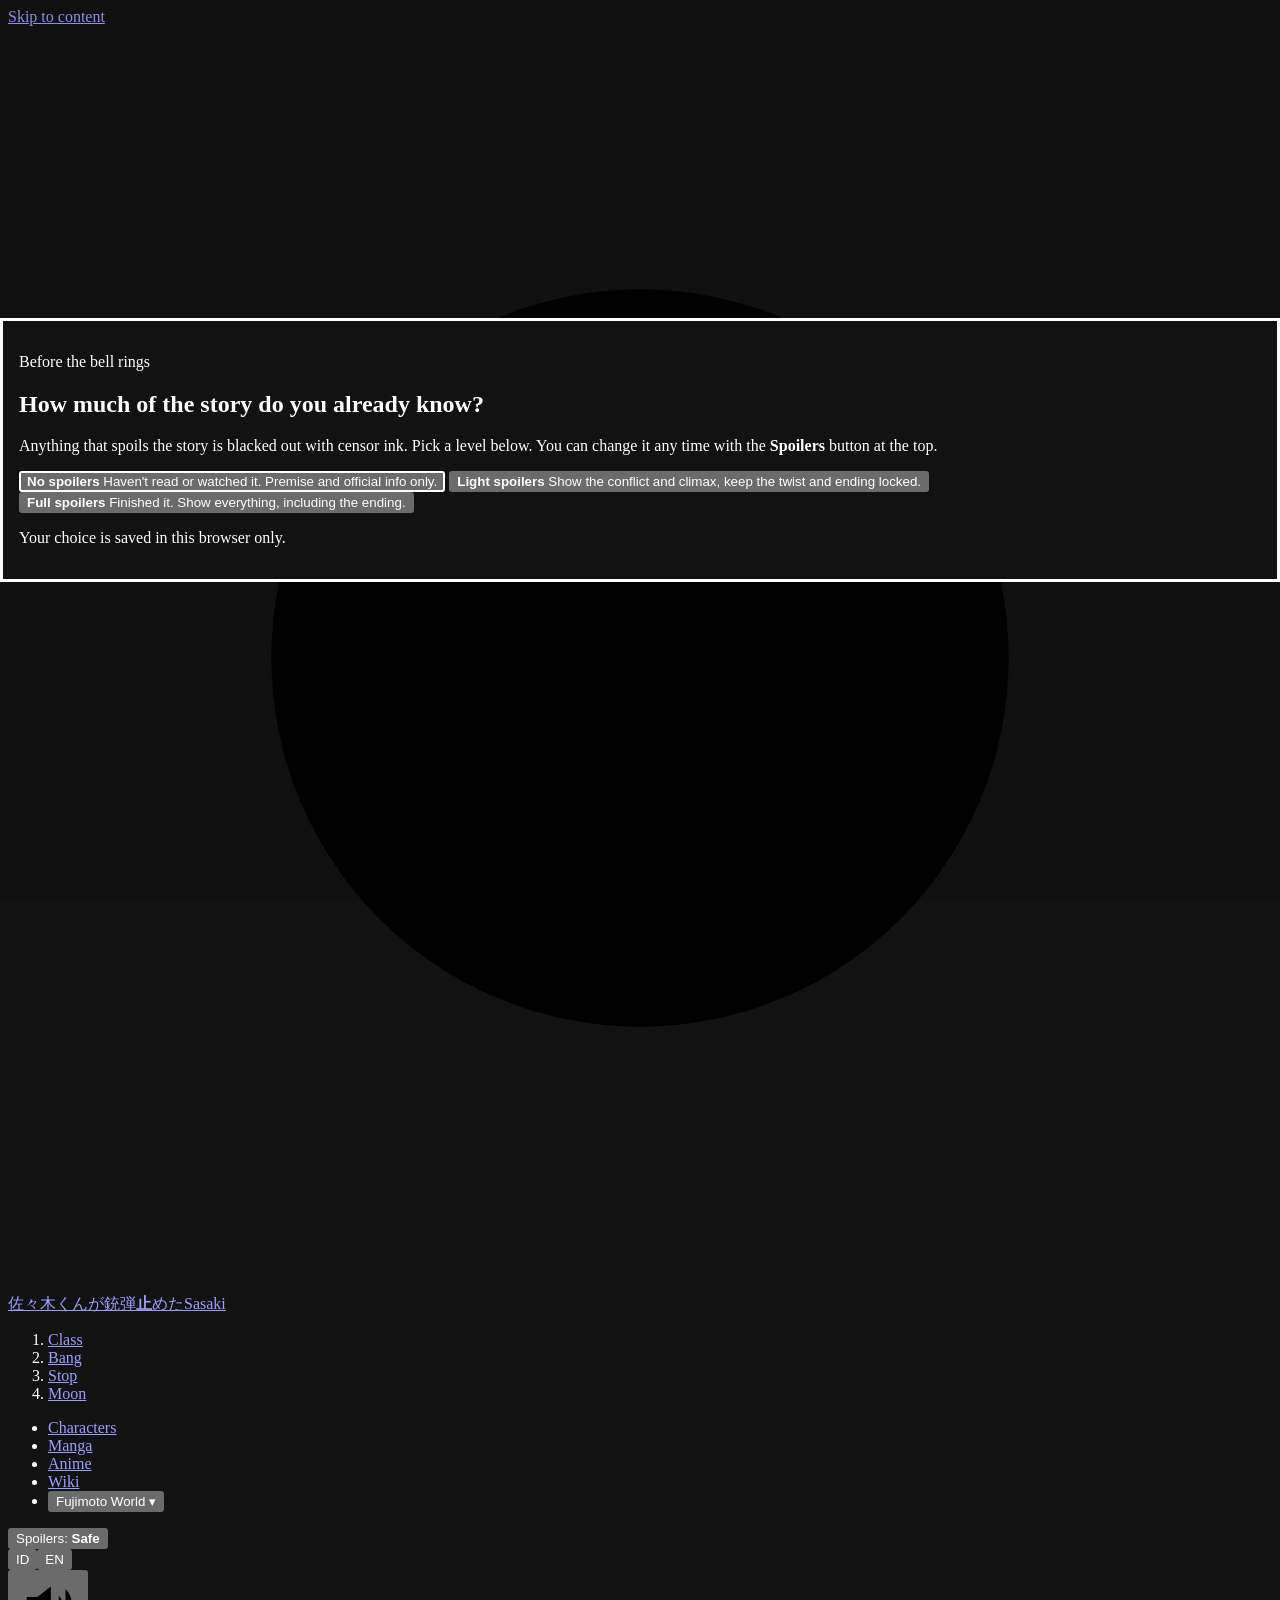
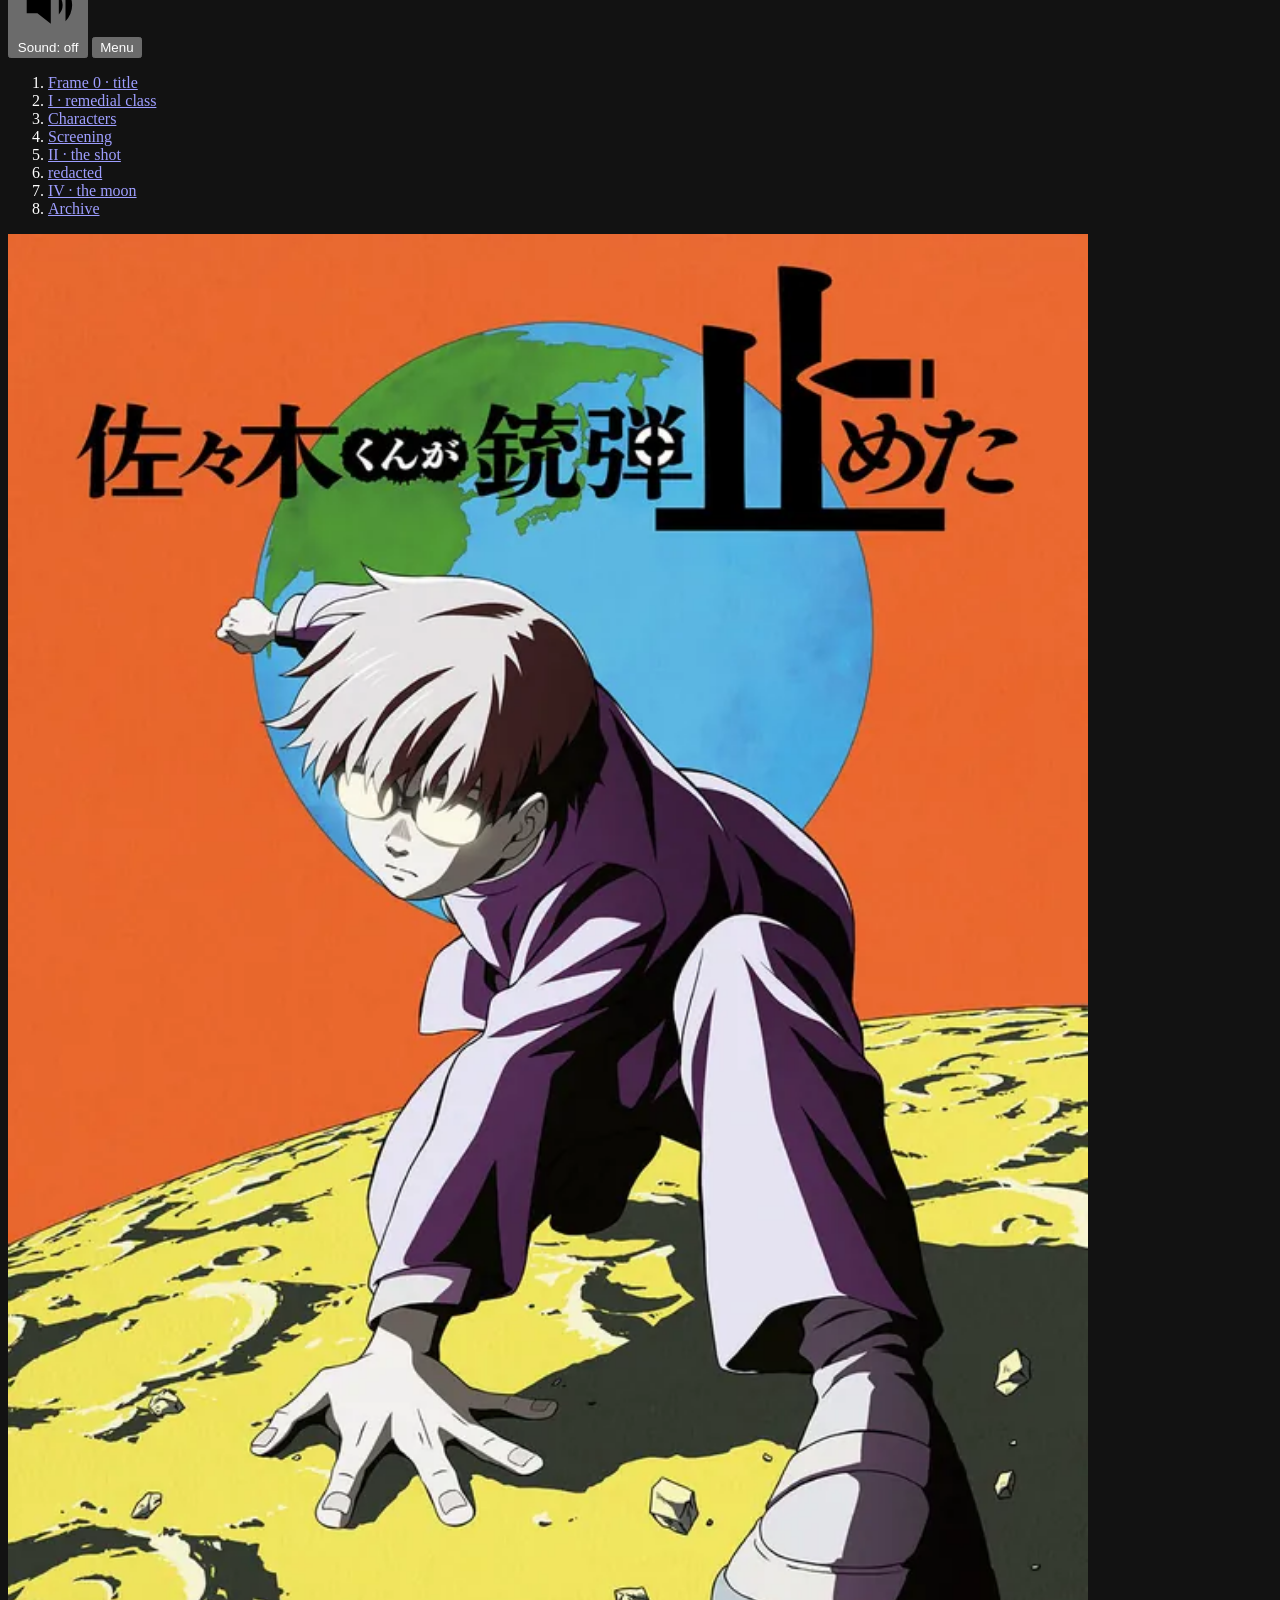
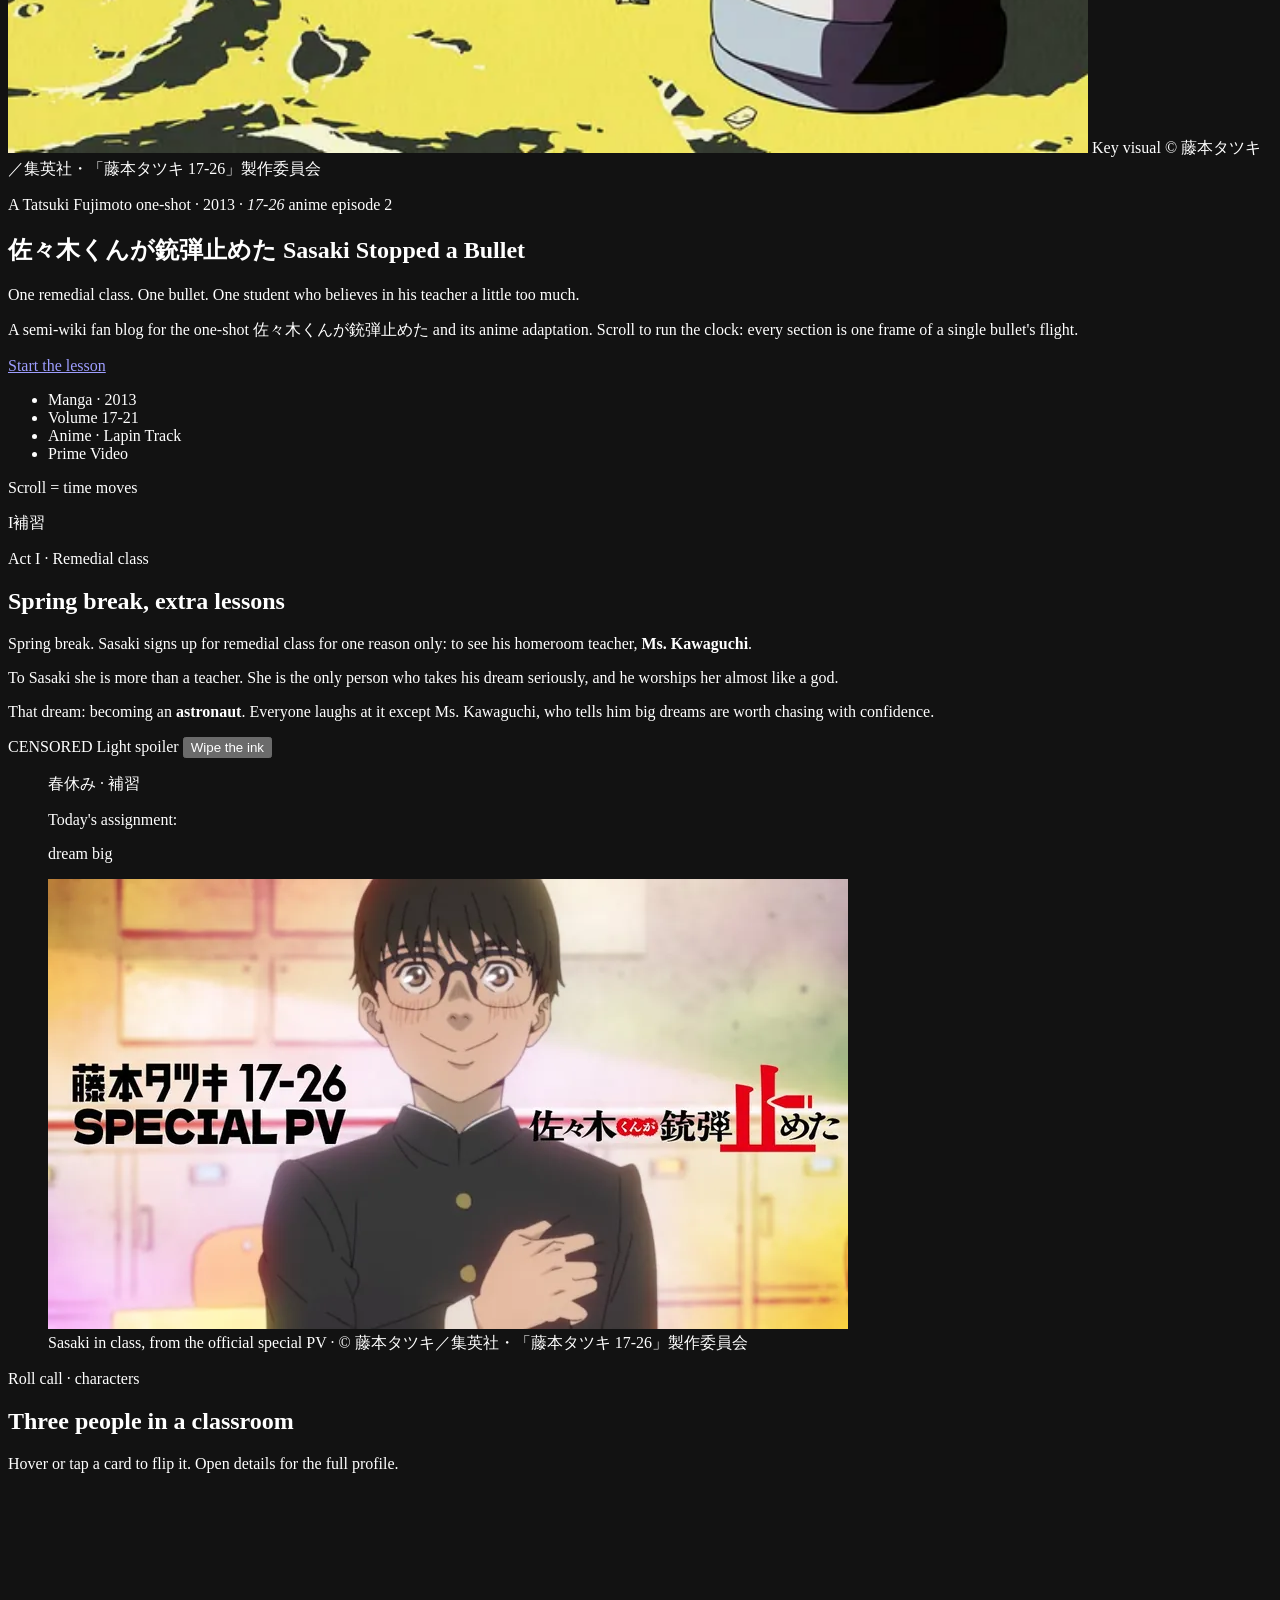
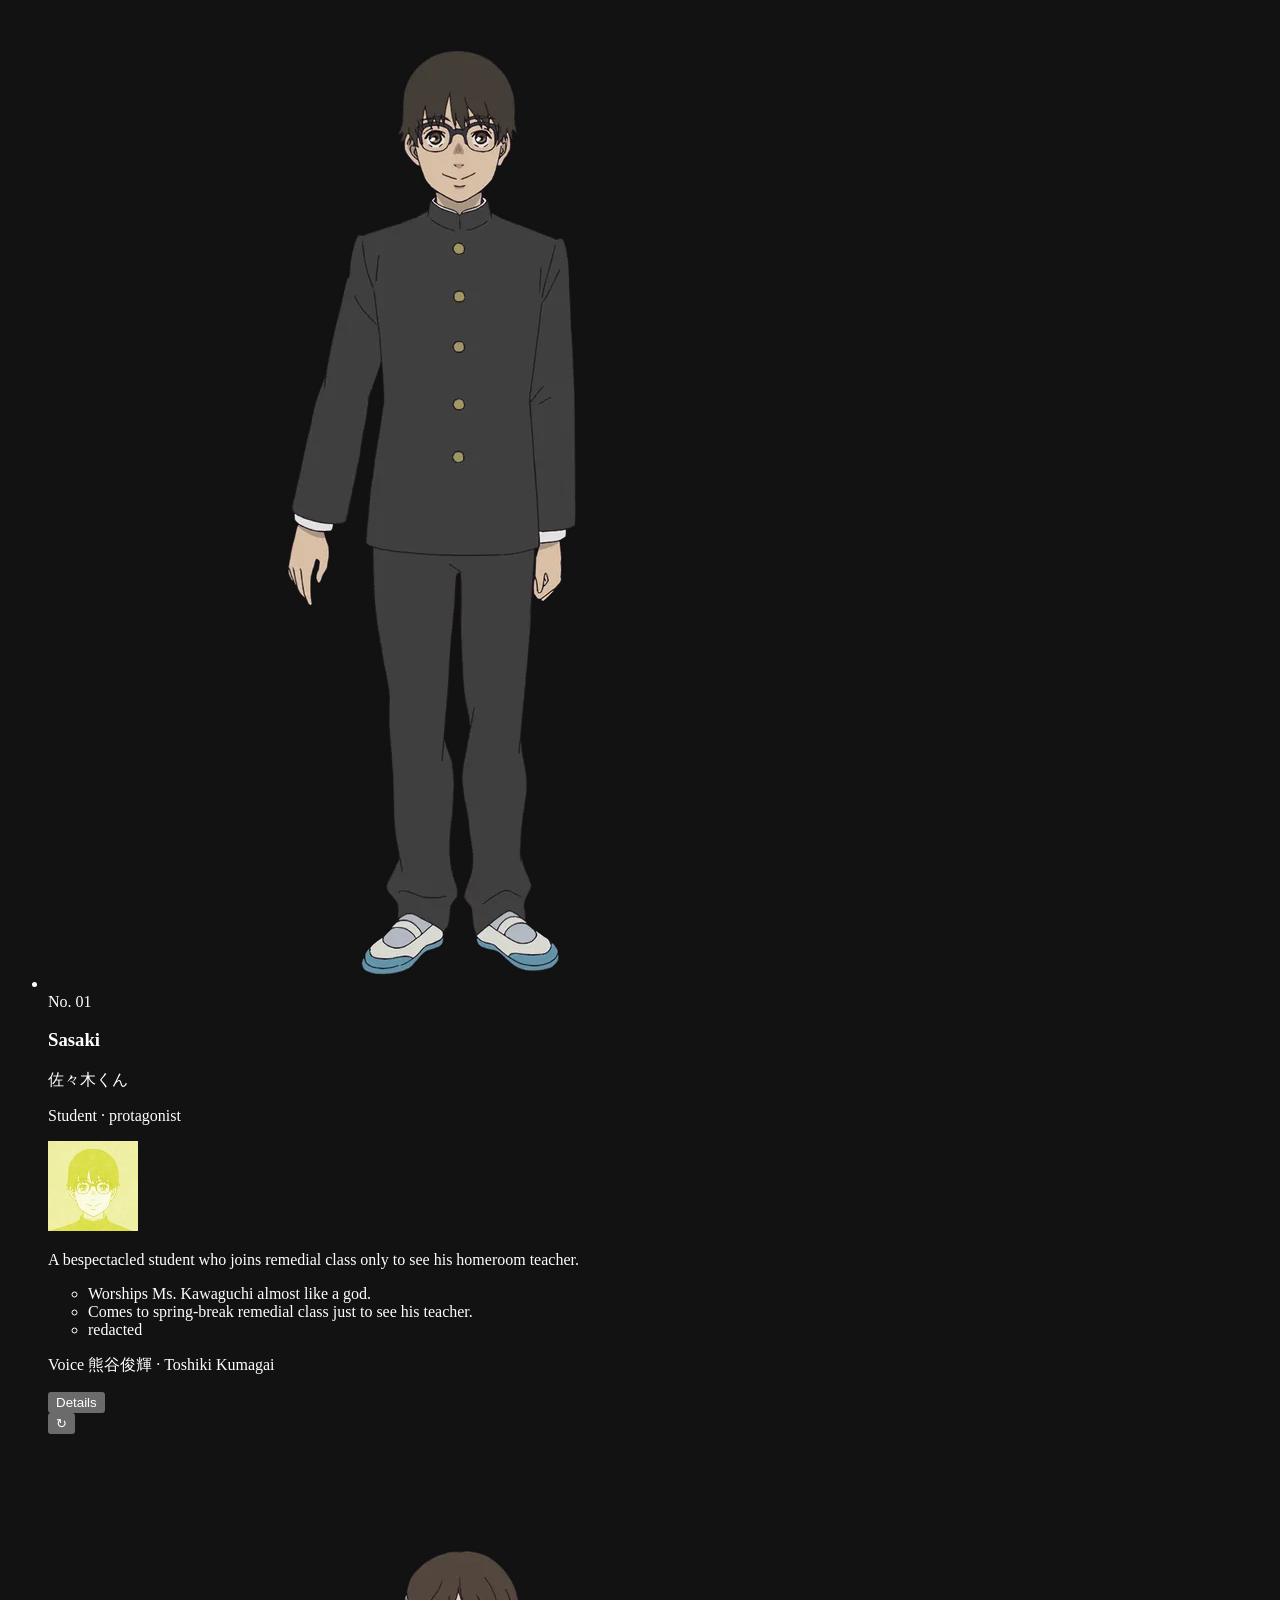
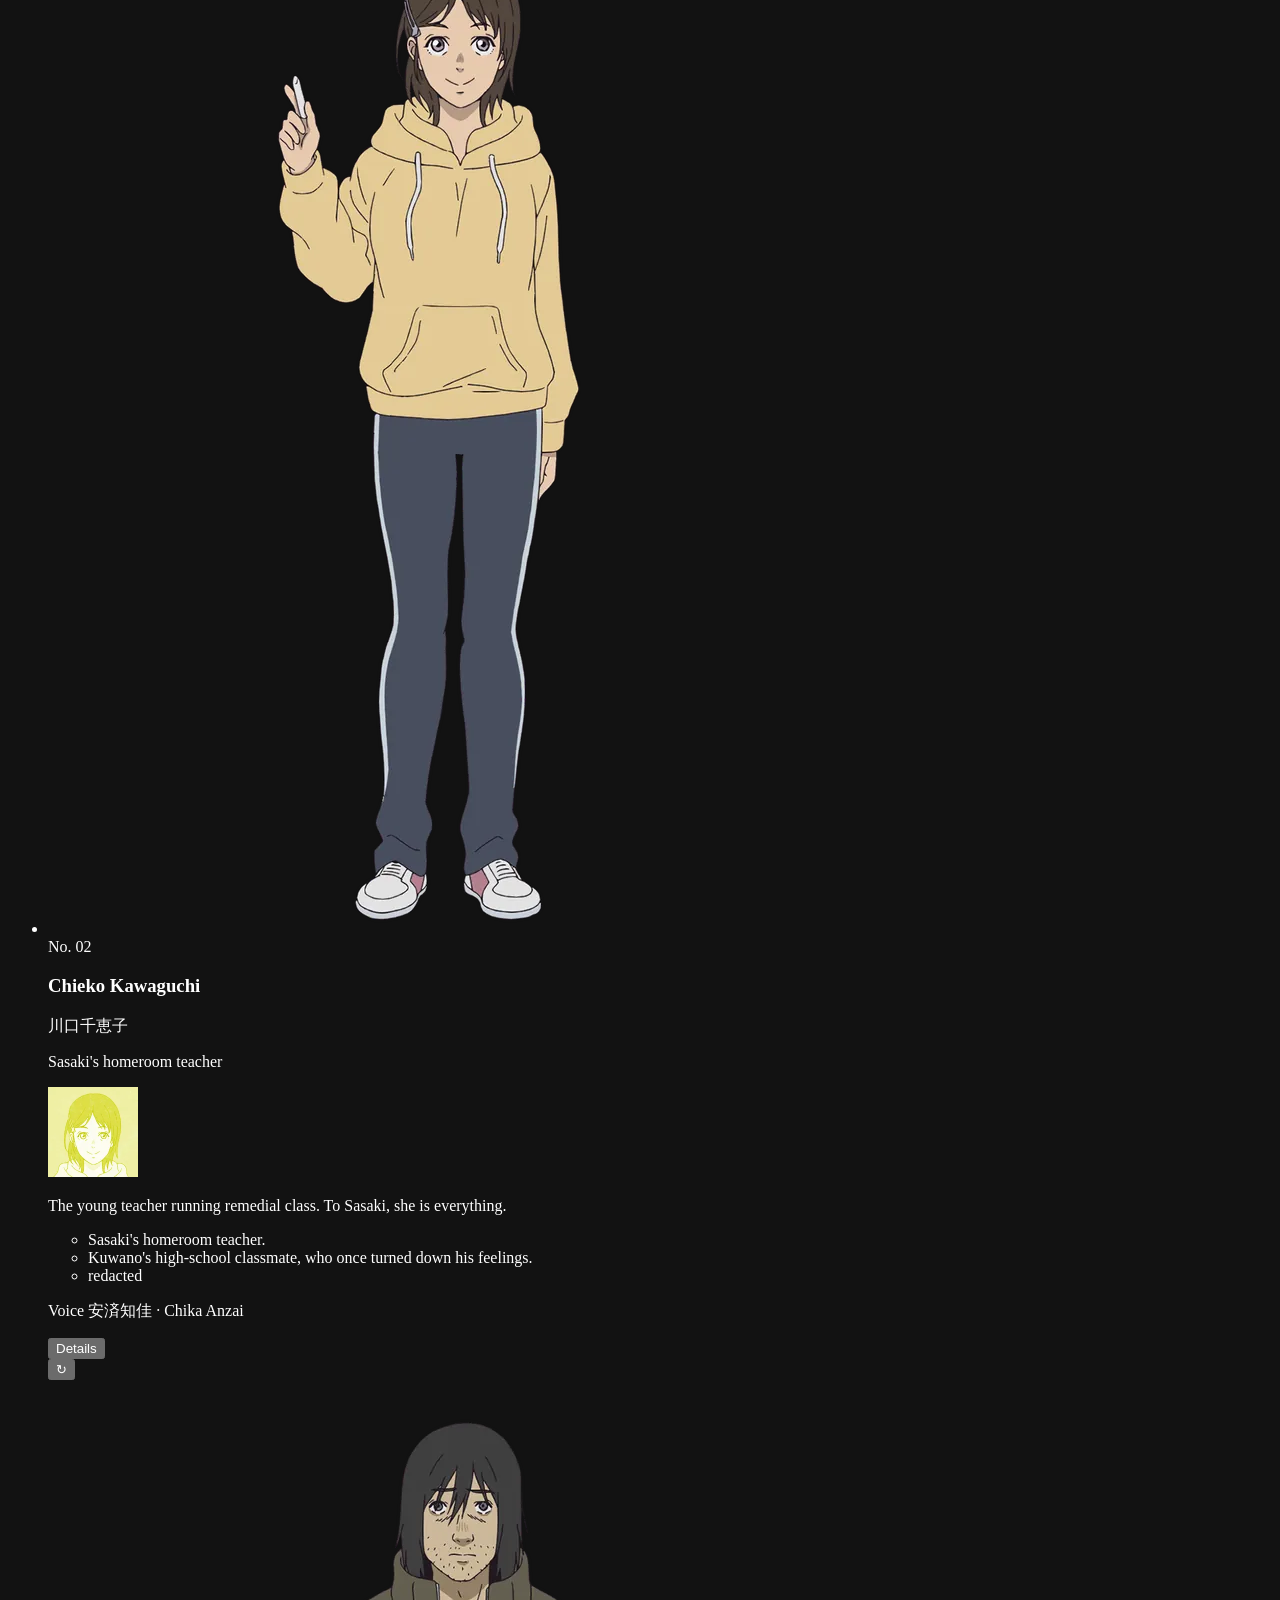
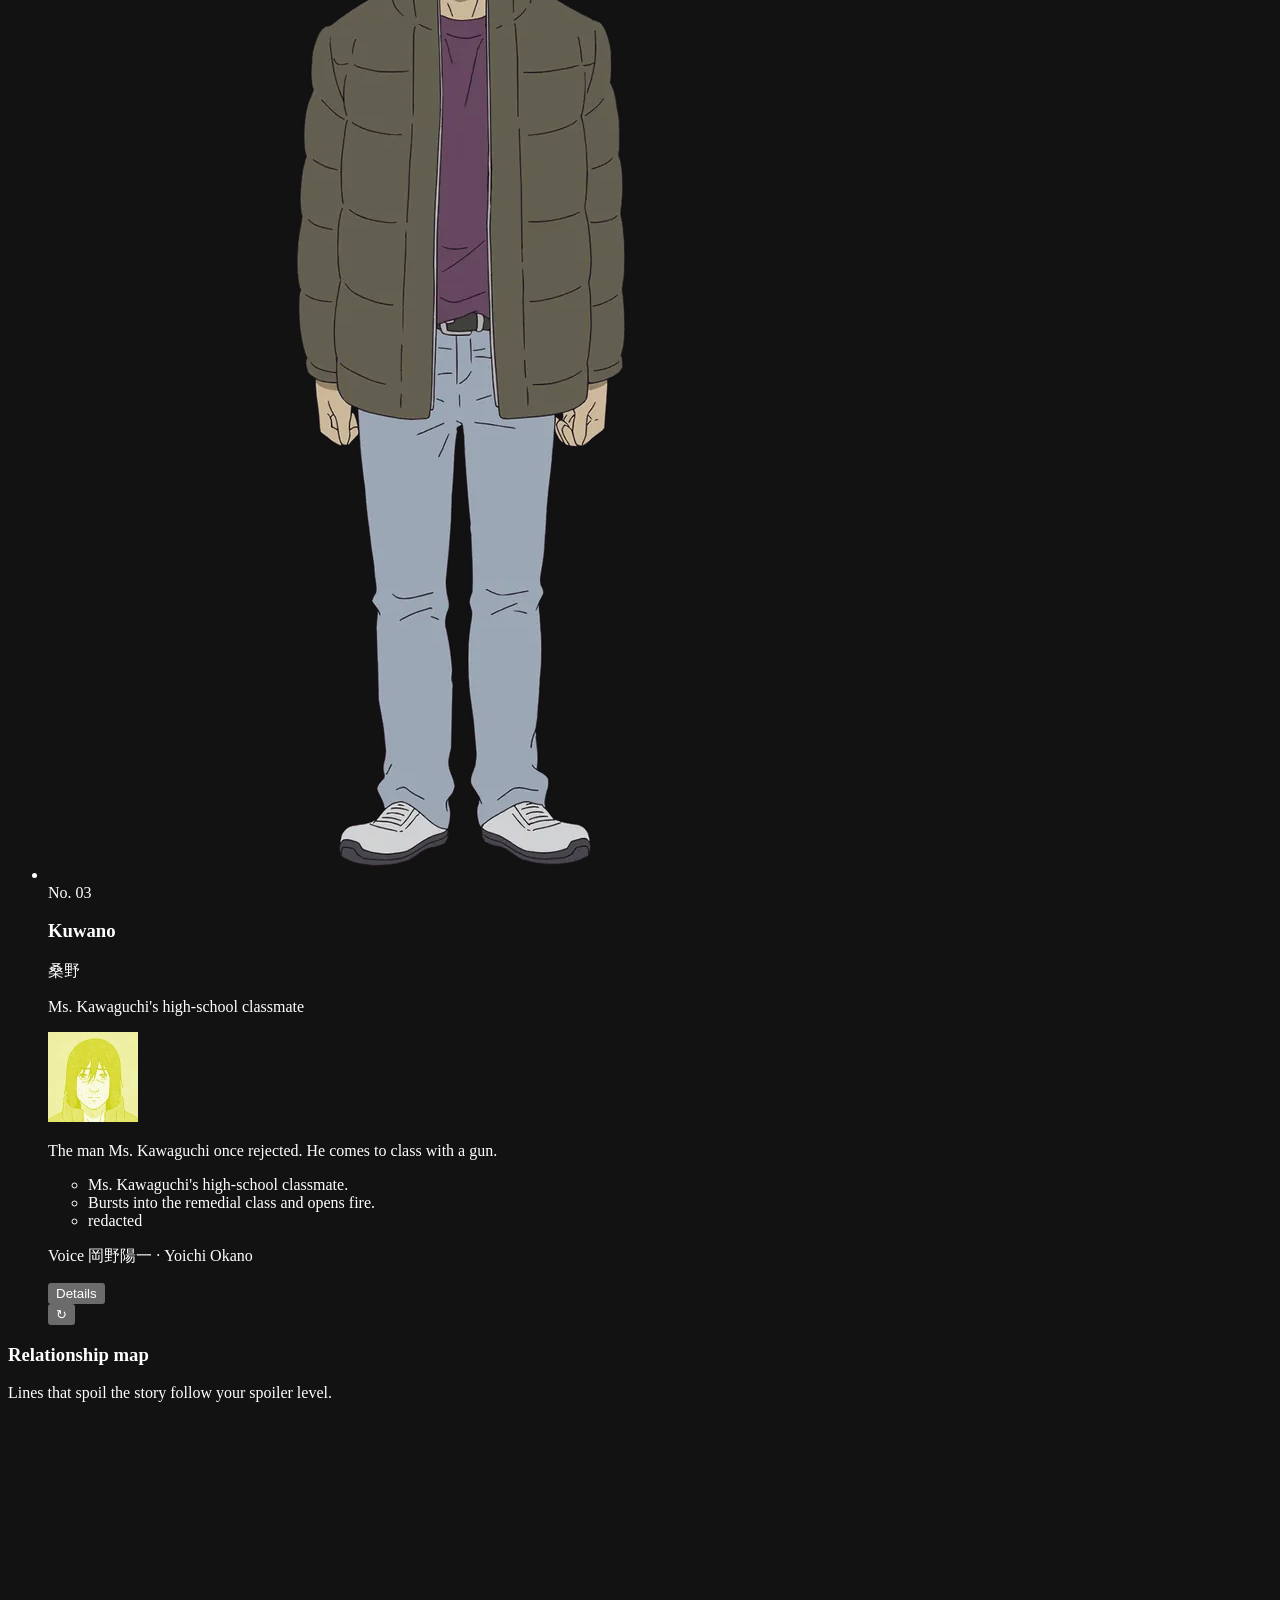
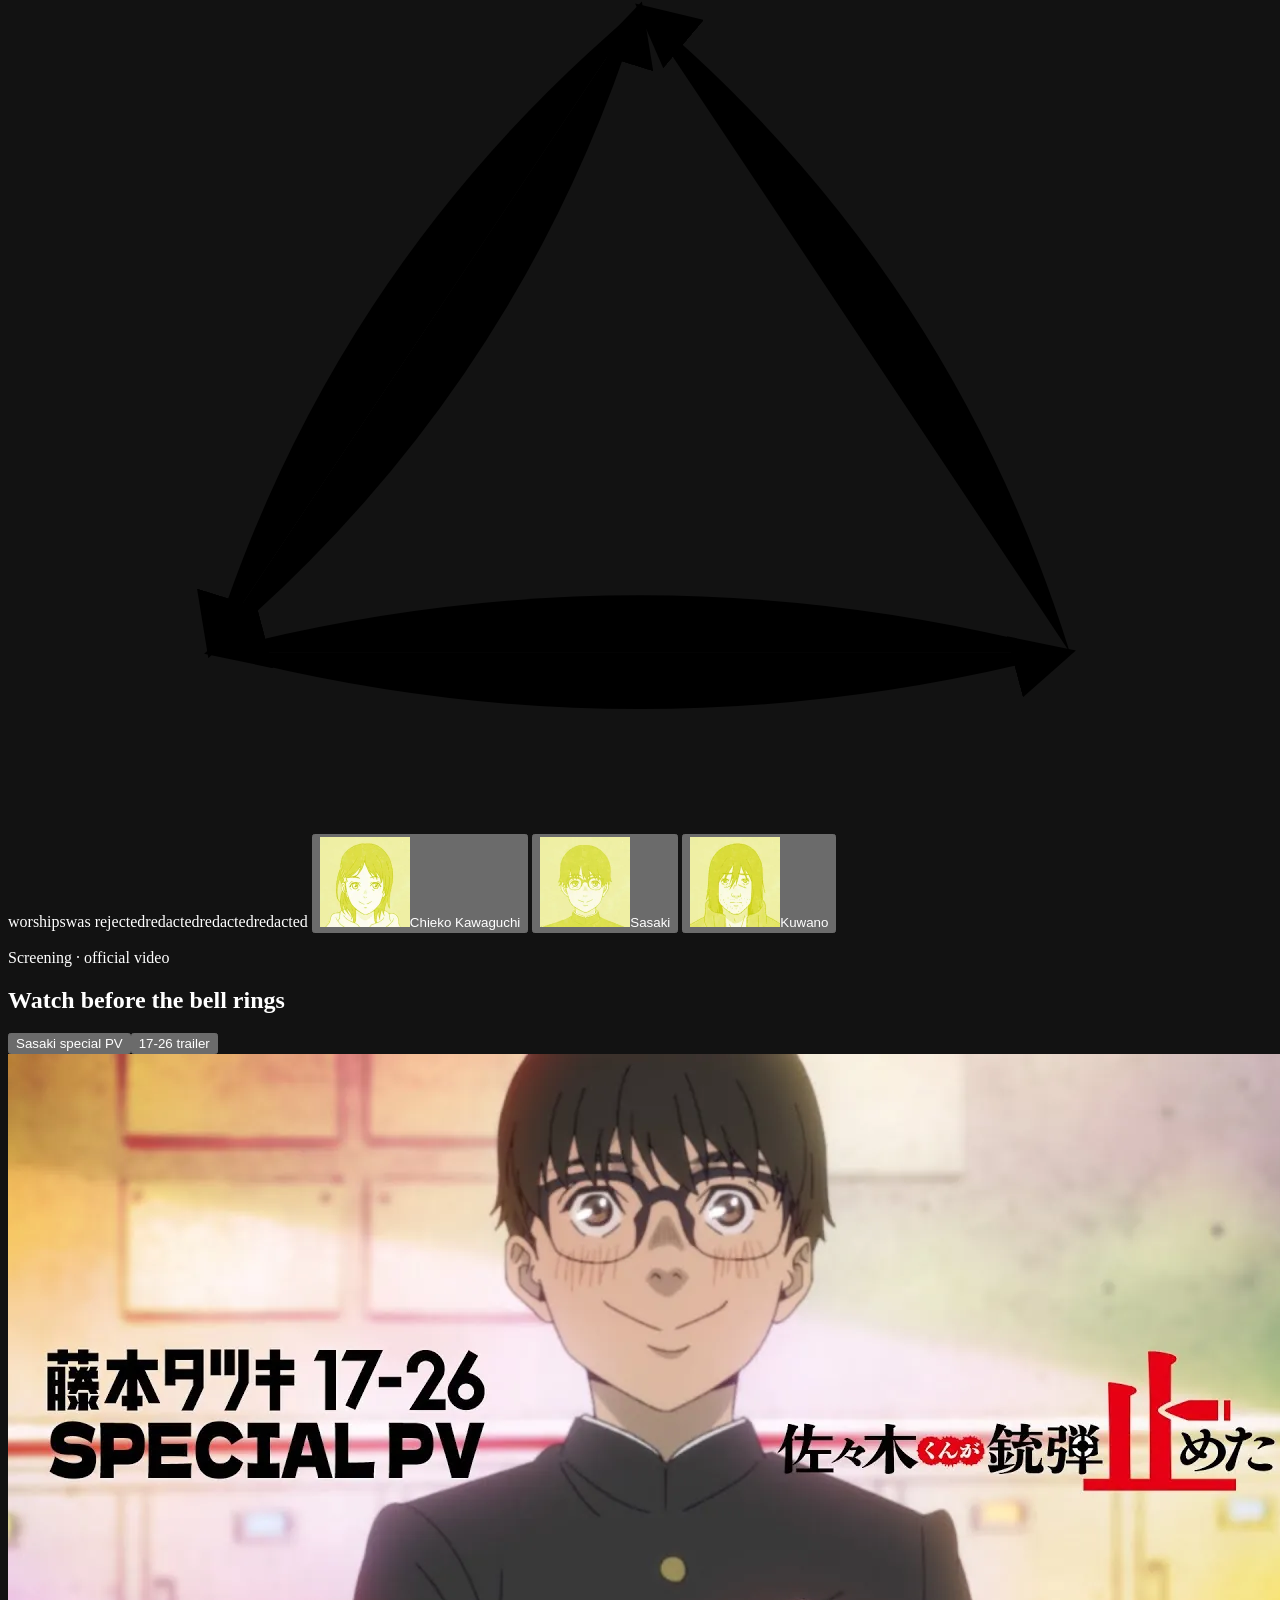
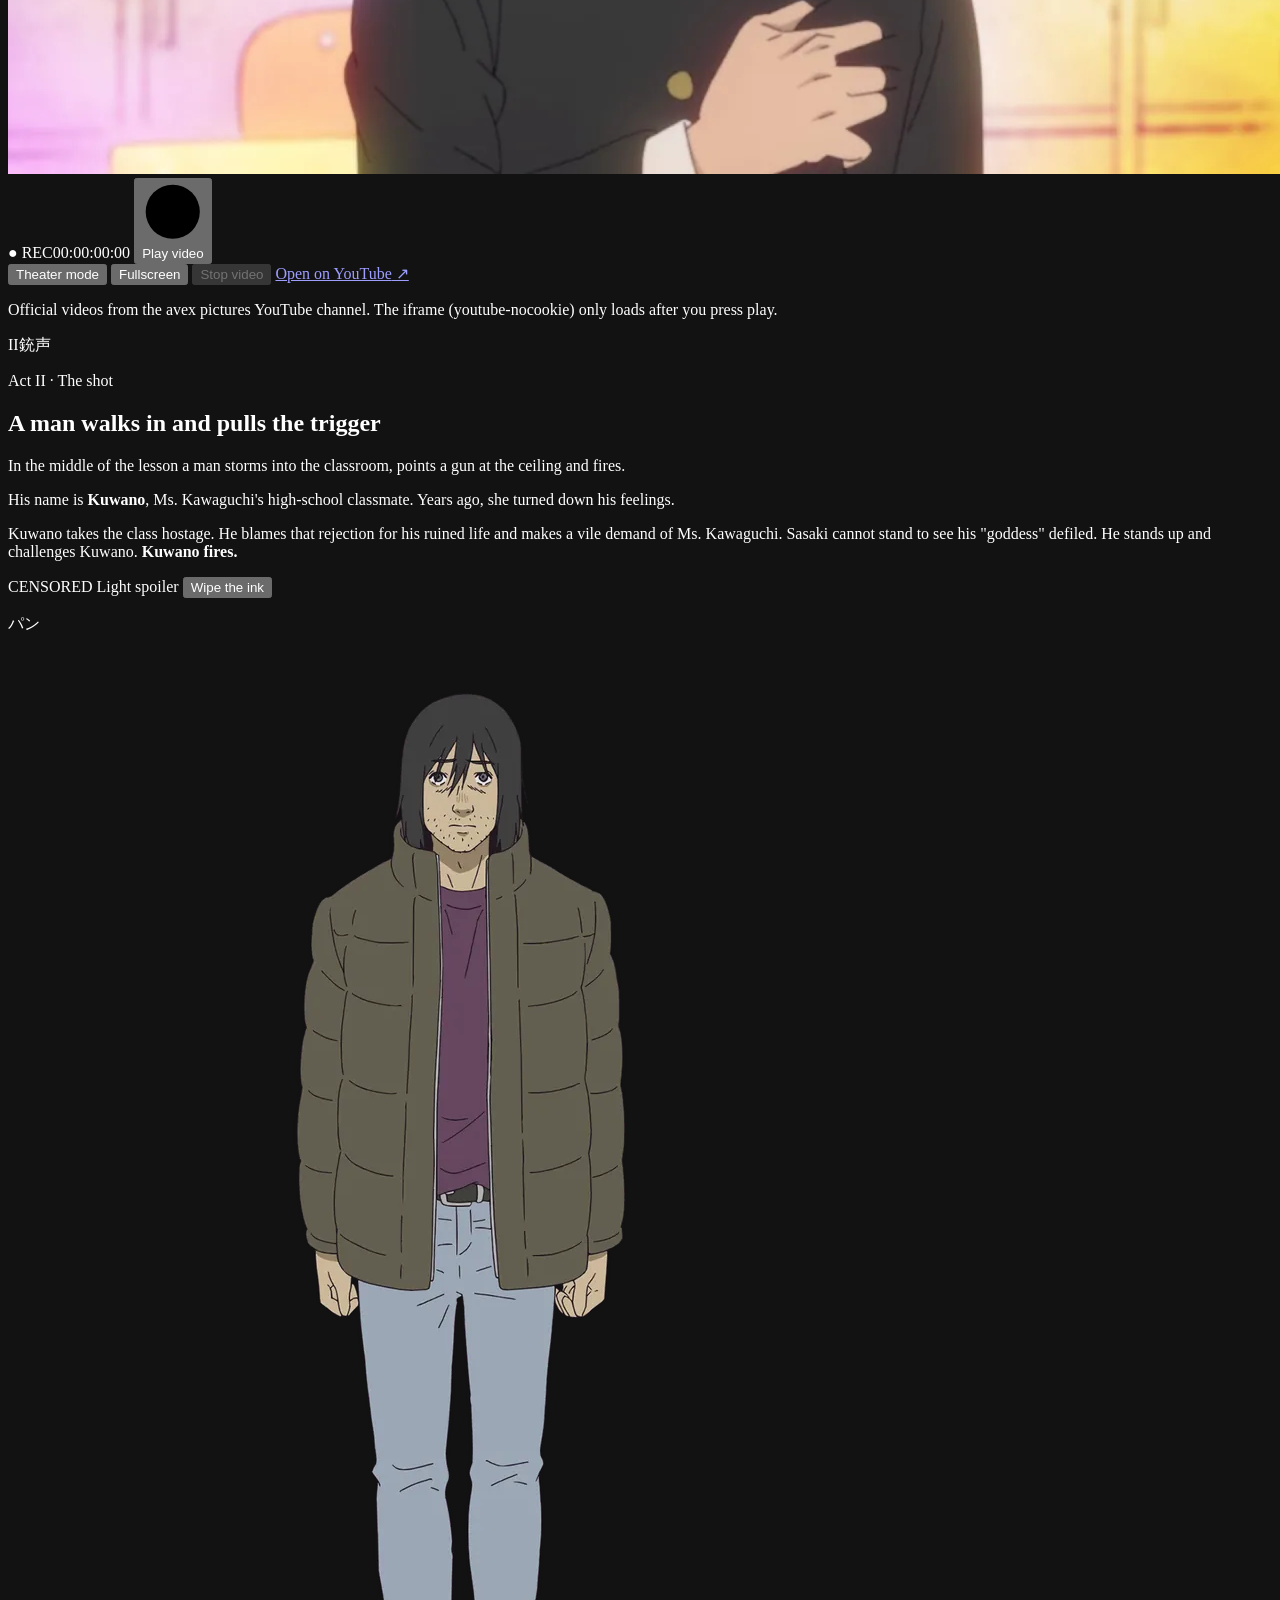
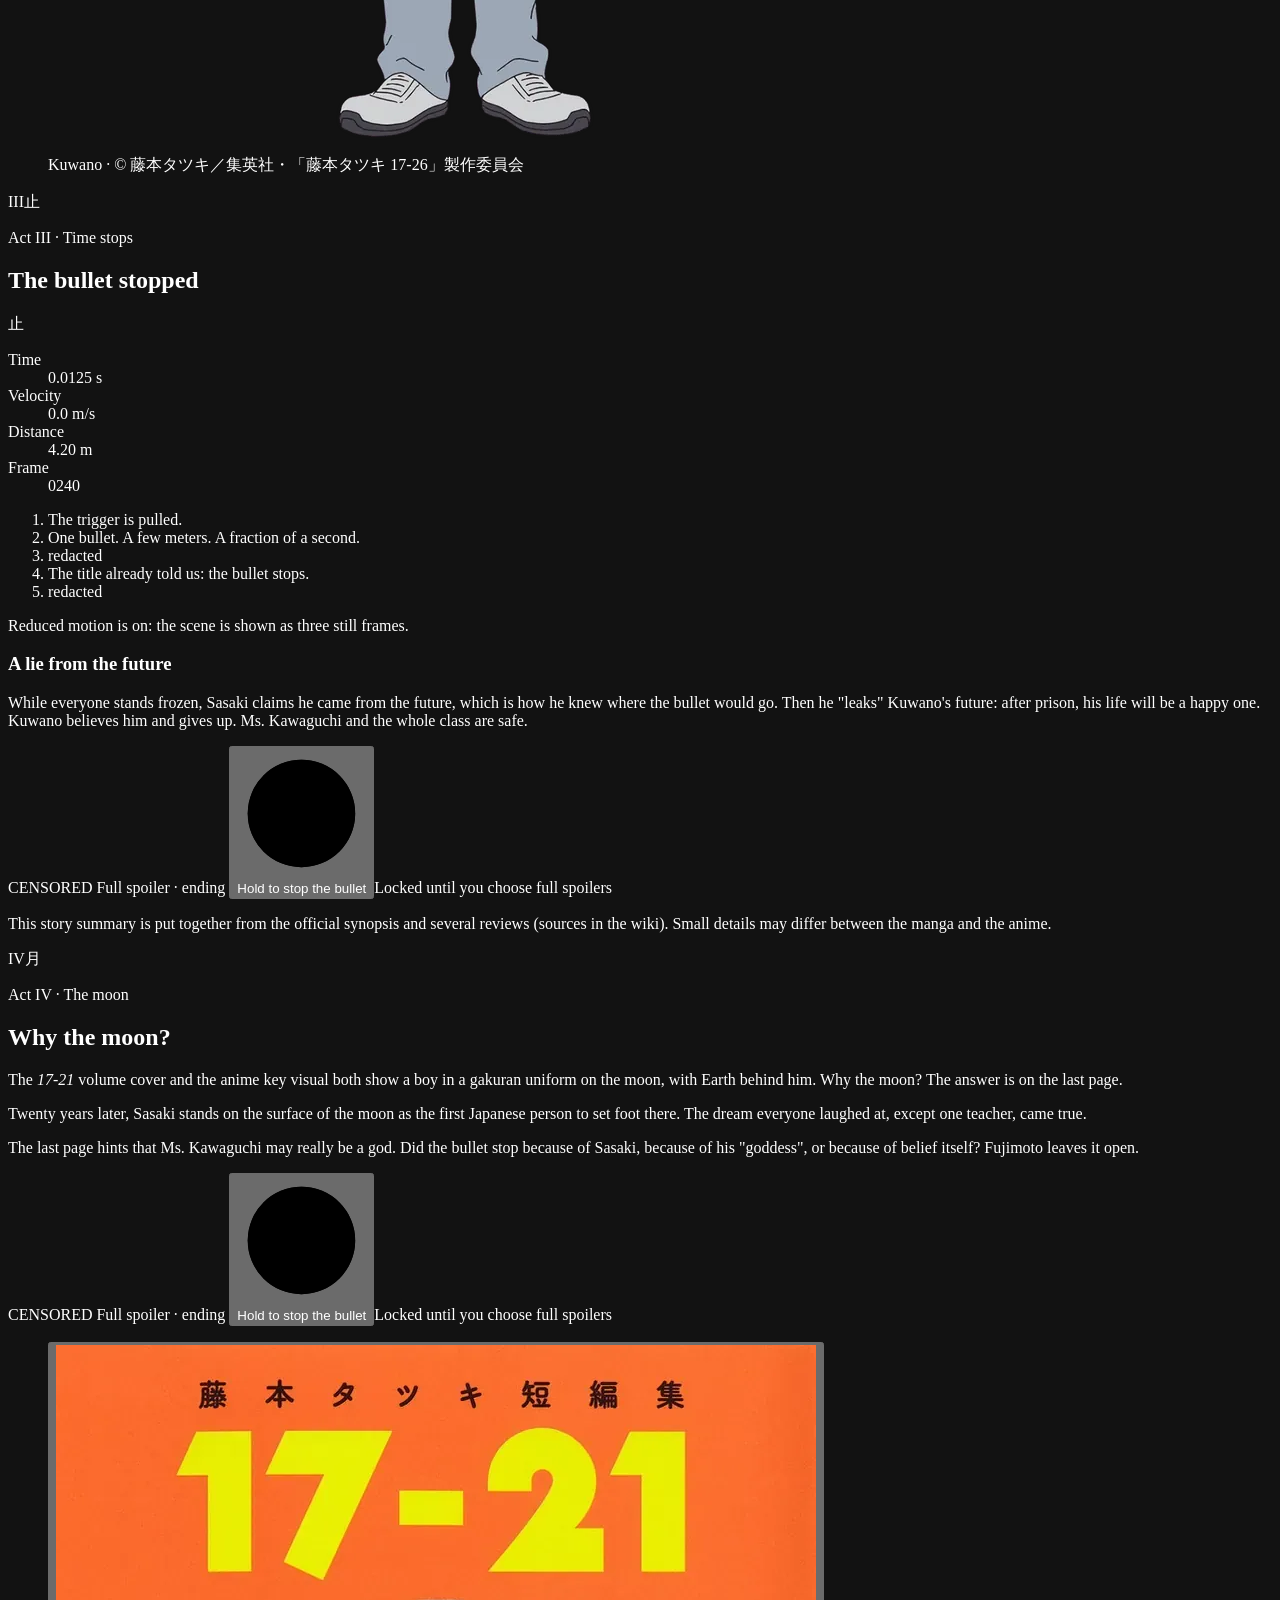
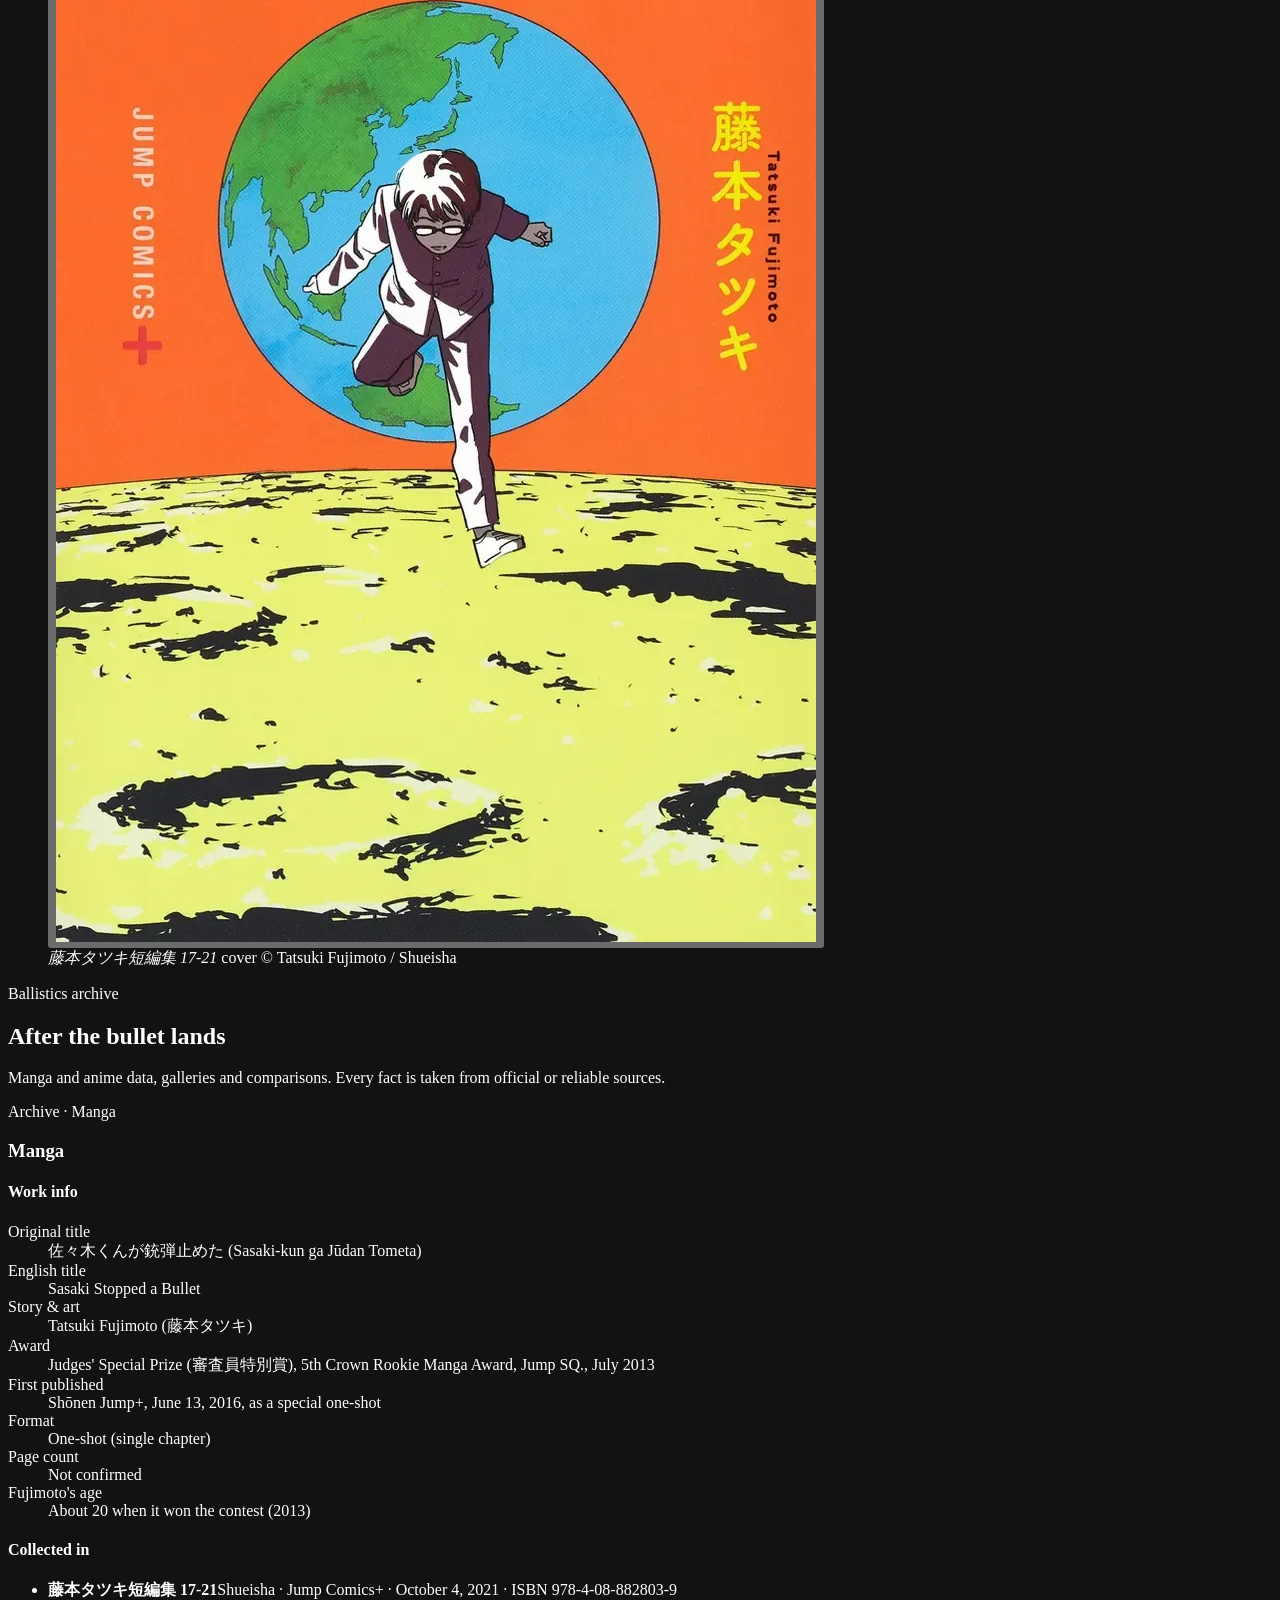
==== index.html @ bd0f0894 "feat: story page (acts I-IV, freeze scrubber, rail, cast, trailer, archive)" ====
<!doctype html>
<html lang="id">
<head>
<meta charset="utf-8">
<meta name="viewport" content="width=device-width, initial-scale=1">
<title>Sasaki Stopped a Bullet · Satu Peluru · fan blog</title>
<meta name="description" content="Fan blog semi-wiki untuk one-shot Tatsuki Fujimoto, Sasaki Stopped a Bullet (佐々木くんが銃弾止めた), versi manga dan anime 17-26.">
<meta name="theme-color" content="#07070a">
<meta name="color-scheme" content="dark">
<meta property="og:type" content="website">
<meta property="og:title" content="佐々木くんが銃弾止めた · Sasaki Stopped a Bullet">
<meta property="og:description" content="Satu kelas remedial. Satu peluru. Satu murid yang terlalu percaya pada gurunya.">
<meta property="og:image" content="assets/img/kv-1080.webp">
<meta name="twitter:card" content="summary_large_image">
<link rel="icon" href="assets/favicon.svg" type="image/svg+xml">
<link rel="preconnect" href="https://fonts.googleapis.com">
<link rel="preconnect" href="https://fonts.gstatic.com" crossorigin>
<link href="https://fonts.googleapis.com/css2?family=Barlow+Condensed:wght@600;700;800&family=Barlow:ital,wght@0,400;0,500;0,600;1,400&family=Dela+Gothic+One&family=JetBrains+Mono:wght@500&display=swap" rel="stylesheet">
<link rel="stylesheet" href="css/style.css?v=2">
<link rel="preload" as="image" href="assets/img/kv-1080.webp" imagesrcset="assets/img/kv-640.webp 640w, assets/img/kv-1080.webp 1080w" imagesizes="(max-width: 900px) 100vw, 50vw">
<script type="module" src="js/main.js?v=2"></script>
</head>
<body data-page="story" data-spoiler="0">

<!-- Intro: frame counter, shot, split (skipped under reduced motion / repeat visits) -->
<div class="intro" id="intro" aria-hidden="true">
  <div class="intro__half intro__half--a"></div>
  <div class="intro__half intro__half--b"></div>
  <div class="intro__hud">
    <span>FRAME <b class="intro__frame">0000</b> / 24 FPS</span>
    <svg class="intro__cross" viewBox="0 0 100 100"><circle cx="50" cy="50" r="30"/><path d="M50 4v30M50 66v30M4 50h30M66 50h30"/></svg>
    <p class="intro__line"></p>
  </div>
  <span class="intro__flash"></span>
  <button type="button" class="intro__skip"></button>
</div>

<div id="chrome-top"></div>

<!-- Story trajectory rail (timeline that follows scroll) -->
<nav class="rail" id="rail" data-i18n-attr="aria-label:a11y.rail">
  <ol class="rail__list"></ol>
  <span class="rail__track" aria-hidden="true"><span class="rail__fill"></span><i class="rail__bullet"></i></span>
</nav>

<main id="main">

<!-- ============ FRAME 0 · HERO ============ -->
<section class="hero" id="hero" data-beat="0">
  <div class="hero__kv">
    <img src="assets/img/kv-1080.webp" srcset="assets/img/kv-640.webp 640w, assets/img/kv-1080.webp 1080w" sizes="(max-width: 900px) 100vw, 50vw" width="1080" height="1519" fetchpriority="high" data-i18n-attr="alt:hero.kvAlt">
    <span class="hero__credit" data-i18n="hero.credit"></span>
  </div>
  <div class="hero__copy wrap">
    <p class="eyebrow reveal" data-i18n="hero.kicker"></p>
    <h1 class="hero__title reveal">
      <span class="logo" lang="ja" aria-hidden="true"><span class="logo__a">佐々木</span><span class="logo__kun">くんが</span><span class="logo__br"></span><span class="logo__b">銃<span class="logo__dan">弾<i class="logo__reticle"></i></span></span><span class="logo__stop">止</span><span class="logo__c">めた</span></span>
      <span class="hero__en" data-i18n="hero.titleEn"></span>
    </h1>
    <p class="hero__tag reveal" data-i18n="hero.tagline"></p>
    <p class="hero__lede reveal" data-i18n="hero.lede"></p>
    <div class="hero__cta reveal">
      <a class="btn-ghost" href="#act1" data-i18n="hero.cta"></a>
      <ul class="hero__meta" id="heroMeta"></ul>
    </div>
  </div>
  <div class="hero__bullet" aria-hidden="true"><i class="bullet"></i><i class="bullet__wake"></i></div>
  <p class="hero__scroll" aria-hidden="true"><span data-i18n="hero.scroll"></span><i></i></p>
</section>

<!-- ============ ACT I · CLASSROOM ============ -->
<div class="shatter shatter--chalk" aria-hidden="true"><i></i><i></i><i></i></div>
<section class="act act--1" id="act1" data-beat="1" aria-labelledby="act1-h">
  <div class="wrap act__grid">
    <header class="act__head reveal">
      <p class="act__num" aria-hidden="true"><span>I</span><span lang="ja">補習</span></p>
      <p class="eyebrow" data-i18n="act1.label"></p>
      <h2 class="h2" id="act1-h" data-i18n="act1.title"></h2>
    </header>
    <div class="act__text">
      <p class="reveal" data-i18n="act1.p1"></p>
      <p class="reveal" data-i18n="act1.p2"></p>
      <div class="sp reveal" data-sp="1"><p class="sp__body" data-i18n="act1.sp1"></p></div>
    </div>
    <figure class="board reveal" role="img" data-i18n-attr="aria-label:act1.boardAria">
      <div class="board__surface">
        <p class="board__l1" lang="ja" data-i18n="act1.board.0"></p>
        <p class="board__l2" data-i18n="act1.board.1"></p>
        <p class="board__l3" data-i18n="act1.board.2"></p>
        <span class="board__eraser" aria-hidden="true"></span>
      </div>
    </figure>
    <figure class="act1__still reveal">
      <img src="assets/img/yt-X8QT4C95p4Y-800.webp" width="800" height="450" loading="lazy" decoding="async" data-i18n-attr="alt:act1.pvCaption">
      <figcaption><span data-i18n="act1.pvCaption"></span> · © 藤本タツキ／集英社・「藤本タツキ 17-26」製作委員会</figcaption>
    </figure>
  </div>
</section>

<!-- ============ ROLL CALL · CHARACTERS ============ -->
<section class="cast" id="cast" data-beat="2" aria-labelledby="cast-h">
  <div class="wrap">
    <header class="sec-head reveal">
      <p class="eyebrow" data-i18n="cast.label"></p>
      <h2 class="h2" id="cast-h" data-i18n="cast.title"></h2>
      <p class="sec-head__lede" data-i18n="cast.lede"></p>
    </header>
    <ul class="cards" id="cards"></ul>
    <div class="rel reveal">
      <h3 class="h3" data-i18n="cast.relTitle"></h3>
      <p class="muted" data-i18n="cast.relLede"></p>
      <div class="rel__map" id="relMap"></div>
    </div>
  </div>
  <dialog class="char-dlg" id="charDlg" aria-labelledby="charDlgTitle"></dialog>
</section>

<!-- ============ SCREENING · TRAILER ============ -->
<section class="screen" id="trailer" data-beat="3" aria-labelledby="trailer-h">
  <div class="wrap">
    <header class="sec-head reveal">
      <p class="eyebrow" data-i18n="trailer.label"></p>
      <h2 class="h2" id="trailer-h" data-i18n="trailer.title"></h2>
    </header>
    <div class="player reveal" id="player" data-i18n-attr="aria-label:trailer.player" role="region">
      <div class="player__tabs" role="tablist"></div>
      <div class="player__frame">
        <img class="player__poster" alt="" width="1280" height="720" loading="lazy" decoding="async">
        <span class="player__hud" aria-hidden="true"><span class="rec">● REC</span><span class="player__tc">00:00:00:00</span></span>
        <button type="button" class="player__play"><svg viewBox="0 0 100 100" aria-hidden="true"><circle cx="50" cy="50" r="44"/><path d="M50 2v18M50 80v18M2 50h18M80 50h18"/><path class="tri" d="M42 34l26 16-26 16z"/></svg><span class="sr-only" data-i18n="trailer.play"></span></button>
      </div>
      <div class="player__bar">
        <button type="button" class="pbtn" data-act="theater"><span data-i18n="trailer.theater"></span></button>
        <button type="button" class="pbtn" data-act="fs"><span data-i18n="trailer.fullscreen"></span></button>
        <button type="button" class="pbtn" data-act="stop" disabled><span data-i18n="trailer.stop"></span></button>
        <a class="pbtn pbtn--link" target="_blank" rel="noopener"><span data-i18n="trailer.openYt"></span> ↗</a>
      </div>
      <p class="player__note muted" data-i18n="trailer.note"></p>
    </div>
  </div>
</section>

<!-- ============ ACT II · THE SHOT ============ -->
<div class="shatter shatter--dark" aria-hidden="true"><i></i><i></i><i></i></div>
<section class="act act--2" id="act2" data-beat="4" aria-labelledby="act2-h">
  <span class="act2__flash" aria-hidden="true"></span>
  <div class="wrap act__grid">
    <header class="act__head reveal">
      <p class="act__num" aria-hidden="true"><span>II</span><span lang="ja">銃声</span></p>
      <p class="eyebrow" data-i18n="act2.label"></p>
      <h2 class="h2" id="act2-h" data-i18n="act2.title"></h2>
    </header>
    <div class="act__text">
      <p class="reveal" data-i18n="act2.p1"></p>
      <p class="reveal" data-i18n="act2.p2"></p>
      <div class="sp reveal" data-sp="1"><p class="sp__body" data-i18n="act2.sp1"></p></div>
    </div>
    <p class="sfx reveal" lang="ja" aria-hidden="true" data-i18n="act2.sfx"></p>
    <figure class="act2__kuwano reveal">
      <img src="assets/img/chara-kuwano.webp" width="825" height="1100" loading="lazy" decoding="async" alt="Kuwano">
      <figcaption>Kuwano · © 藤本タツキ／集英社・「藤本タツキ 17-26」製作委員会</figcaption>
    </figure>
  </div>
</section>

<!-- ============ ACT III · FREEZE (pinned, scroll scrubs the bullet) ============ -->
<section class="freeze" id="act3" data-beat="5" aria-labelledby="act3-h">
  <div class="freeze__pin">
    <header class="freeze__head wrap">
      <p class="act__num" aria-hidden="true"><span>III</span><span lang="ja">止</span></p>
      <p class="eyebrow" data-i18n="act3.label"></p>
      <h2 class="h2" id="act3-h" data-i18n="act3.title"></h2>
    </header>
    <div class="freeze__stage" aria-hidden="true">
      <span class="freeze__muzzle"></span>
      <span class="freeze__trail"></span>
      <span class="freeze__rings"><i></i><i></i><i></i></span>
      <span class="freeze__bullet"><i class="bullet bullet--xl"></i></span>
      <span class="freeze__stop" lang="ja">止</span>
    </div>
    <dl class="hud" id="hud" data-i18n-attr="aria-label:a11y.hud">
      <div><dt data-i18n="act3.hud.time"></dt><dd data-k="time">0.0000 s</dd></div>
      <div><dt data-i18n="act3.hud.vel"></dt><dd data-k="vel">350 m/s</dd></div>
      <div><dt data-i18n="act3.hud.dist"></dt><dd data-k="dist">0.00 m</dd></div>
      <div><dt data-i18n="act3.hud.frame"></dt><dd data-k="frame">0000</dd></div>
    </dl>
    <ol class="freeze__caps" id="freezeCaps" aria-live="polite"></ol>
    <p class="freeze__static muted" data-i18n="act3.staticNote"></p>
  </div>
</section>
<section class="act act--3b" aria-labelledby="lie-h">
  <div class="wrap narrow">
    <div class="sp reveal" data-sp="2">
      <div class="sp__body">
        <h3 class="h3" id="lie-h" data-i18n="act3.lieTitle"></h3>
        <p data-i18n="act3.lie"></p>
      </div>
    </div>
    <p class="muted small reveal" data-i18n="act3.sourceNote"></p>
  </div>
</section>

<!-- ============ ACT IV · THE MOON ============ -->
<div class="shatter shatter--orange" aria-hidden="true"><i></i><i></i><i></i></div>
<section class="act act--4" id="act4" data-beat="6" aria-labelledby="act4-h">
  <div class="sky" aria-hidden="true"><span class="sky__earth"></span><span class="sky__moon"></span><span class="sky__trail"></span></div>
  <div class="wrap act__grid">
    <header class="act__head reveal">
      <p class="act__num" aria-hidden="true"><span>IV</span><span lang="ja">月</span></p>
      <p class="eyebrow" data-i18n="act4.label"></p>
      <h2 class="h2" id="act4-h" data-i18n="act4.title"></h2>
    </header>
    <div class="act__text">
      <p class="reveal" data-i18n="act4.teaser"></p>
      <div class="sp reveal" data-sp="2">
        <div class="sp__body"><p data-i18n="act4.sp2a"></p><p data-i18n="act4.sp2b"></p></div>
      </div>
    </div>
    <figure class="act4__cover reveal">
      <button type="button" class="zoomable" data-lb="covers" data-i="0">
        <img src="assets/img/cover-1721-760.webp" width="760" height="1197" loading="lazy" decoding="async" alt="藤本タツキ短編集 17-21">
      </button>
      <figcaption data-i18n="act4.coverCaption"></figcaption>
    </figure>
  </div>
</section>

<!-- ============ ARCHIVE ============ -->
<section class="archive" id="archive" data-beat="7" aria-labelledby="archive-h">
  <div class="wrap">
    <header class="sec-head sec-head--big reveal">
      <p class="eyebrow" data-i18n="archive.label"></p>
      <h2 class="h2" id="archive-h" data-i18n="archive.title"></h2>
      <p class="sec-head__lede" data-i18n="archive.lede"></p>
    </header>
  </div>

  <!-- Manga -->
  <section class="ref" id="manga" aria-labelledby="manga-h">
    <div class="wrap">
      <header class="ref__head reveal">
        <p class="eyebrow" data-i18n="manga.label"></p>
        <h3 class="h2" id="manga-h" data-i18n="manga.title"></h3>
      </header>
      <div class="ref__grid">
        <div class="infobox reveal">
          <h4 class="h4" data-i18n="manga.infoTitle"></h4>
          <dl class="kv" id="mangaInfo"></dl>
        </div>
        <div class="reveal">
          <h4 class="h4" data-i18n="manga.volTitle"></h4>
          <ul class="vols" id="mangaVols"></ul>
          <h4 class="h4" data-i18n="manga.tocTitle"></h4>
          <ol class="toc-list" id="mangaToc"></ol>
        </div>
      </div>
      <h4 class="h4 reveal" data-i18n="manga.coversTitle"></h4>
      <ul class="covers reveal" id="covers"></ul>
      <div class="viewer reveal">
        <div class="viewer__head">
          <div>
            <h4 class="h4" data-i18n="manga.viewerTitle"></h4>
            <p class="muted" data-i18n="manga.viewerLede"></p>
          </div>
          <button type="button" class="btn-ghost btn-ghost--sm" id="openReader" data-i18n="manga.openReader"></button>
        </div>
        <ol class="strip" id="strip"></ol>
      </div>
      <div class="legal reveal">
        <h4 class="h4" data-i18n="manga.legalTitle"></h4>
        <ul class="legal__list" id="legal"></ul>
      </div>
    </div>
  </section>

  <!-- Anime -->
  <section class="ref" id="anime" aria-labelledby="anime-h">
    <div class="wrap">
      <header class="ref__head reveal">
        <p class="eyebrow" data-i18n="anime.label"></p>
        <h3 class="h2" id="anime-h" data-i18n="anime.title"></h3>
        <p class="sec-head__lede" data-i18n="anime.lede"></p>
      </header>
      <div class="ref__grid">
        <div class="infobox reveal">
          <h4 class="h4" data-i18n="anime.staffTitle"></h4>
          <table class="tbl" id="staff"><tbody></tbody></table>
        </div>
        <div class="reveal">
          <h4 class="h4" data-i18n="anime.castTitle"></h4>
          <table class="tbl" id="castTbl"><thead></thead><tbody></tbody></table>
          <h4 class="h4" data-i18n="anime.releaseTitle"></h4>
          <ol class="release" id="release"></ol>
          <p class="ref__links">
            <a class="btn-ghost btn-ghost--sm" id="primeLink" target="_blank" rel="noopener"><span data-i18n="anime.watch"></span> ↗</a>
            <a class="btn-ghost btn-ghost--sm" id="officialLink" target="_blank" rel="noopener"><span data-i18n="anime.official"></span> ↗</a>
          </p>
        </div>
      </div>

      <h4 class="h4 reveal" data-i18n="anime.cmpTitle"></h4>
      <p class="muted reveal" data-i18n="anime.cmpLede"></p>
      <div class="cmp reveal" id="cmp" style="--pos:50%">
        <img class="cmp__a" src="assets/img/cover-1721-760.webp" width="760" height="1197" loading="lazy" decoding="async" alt="">
        <img class="cmp__b" src="assets/img/kv-1080.webp" width="1080" height="1519" loading="lazy" decoding="async" alt="">
        <span class="cmp__label cmp__label--a" data-i18n="anime.cmpManga"></span>
        <span class="cmp__label cmp__label--b" data-i18n="anime.cmpAnime"></span>
        <span class="cmp__handle" aria-hidden="true"><i></i></span>
        <input class="cmp__range" type="range" min="0" max="100" value="50" data-i18n-attr="aria-label:anime.cmpAria">
      </div>

      <h4 class="h4 reveal" data-i18n="anime.galleryTitle"></h4>
      <ul class="gallery reveal" id="gallery"></ul>
    </div>
  </section>

  <!-- Production timeline -->
  <section class="ref" id="timeline" aria-labelledby="tl-h">
    <div class="wrap">
      <header class="ref__head reveal">
        <p class="eyebrow" data-i18n="timeline.label"></p>
        <h3 class="h2" id="tl-h" data-i18n="timeline.title"></h3>
      </header>
    </div>
    <ol class="tl" id="tl" tabindex="0"></ol>
  </section>
</section>

<!-- ============ FUJIMOTO WORLD ============ -->
<section class="world" id="world" aria-labelledby="world-h">
  <div class="wrap">
    <header class="sec-head reveal">
      <p class="eyebrow" data-i18n="world.label"></p>
      <h2 class="h2" id="world-h" data-i18n="world.title"></h2>
      <p class="sec-head__lede" data-i18n="world.lede"></p>
    </header>
    <ul class="world__cards" id="worldCards"></ul>
  </div>
</section>

</main>

<div id="chrome-bottom"></div>

<!-- Lightbox (gallery, covers, panel reader) -->
<dialog class="lb" id="lb" data-i18n-attr="aria-label:lightbox.dlg">
  <div class="lb__stage"><div class="lb__item" id="lbItem"></div></div>
  <p class="lb__cap" id="lbCap"></p>
  <div class="lb__bar">
    <span class="lb__count" id="lbCount"></span>
    <button type="button" data-lb-act="out"><span class="sr-only" data-i18n="lightbox.zoomOut"></span>−</button>
    <button type="button" data-lb-act="in"><span class="sr-only" data-i18n="lightbox.zoomIn"></span>+</button>
    <button type="button" data-lb-act="read" aria-pressed="false" data-i18n="lightbox.read"></button>
    <button type="button" data-lb-act="prev"><span class="sr-only" data-i18n="lightbox.prev"></span>‹</button>
    <button type="button" data-lb-act="next"><span class="sr-only" data-i18n="lightbox.next"></span>›</button>
    <button type="button" data-lb-act="close"><span class="sr-only" data-i18n="lightbox.close"></span>✕</button>
  </div>
</dialog>

<noscript><p style="padding:2rem;color:#fff;background:#000">Situs ini membutuhkan JavaScript untuk memuat teks (ID/EN). This site needs JavaScript to load its text.</p></noscript>
</body>
</html>
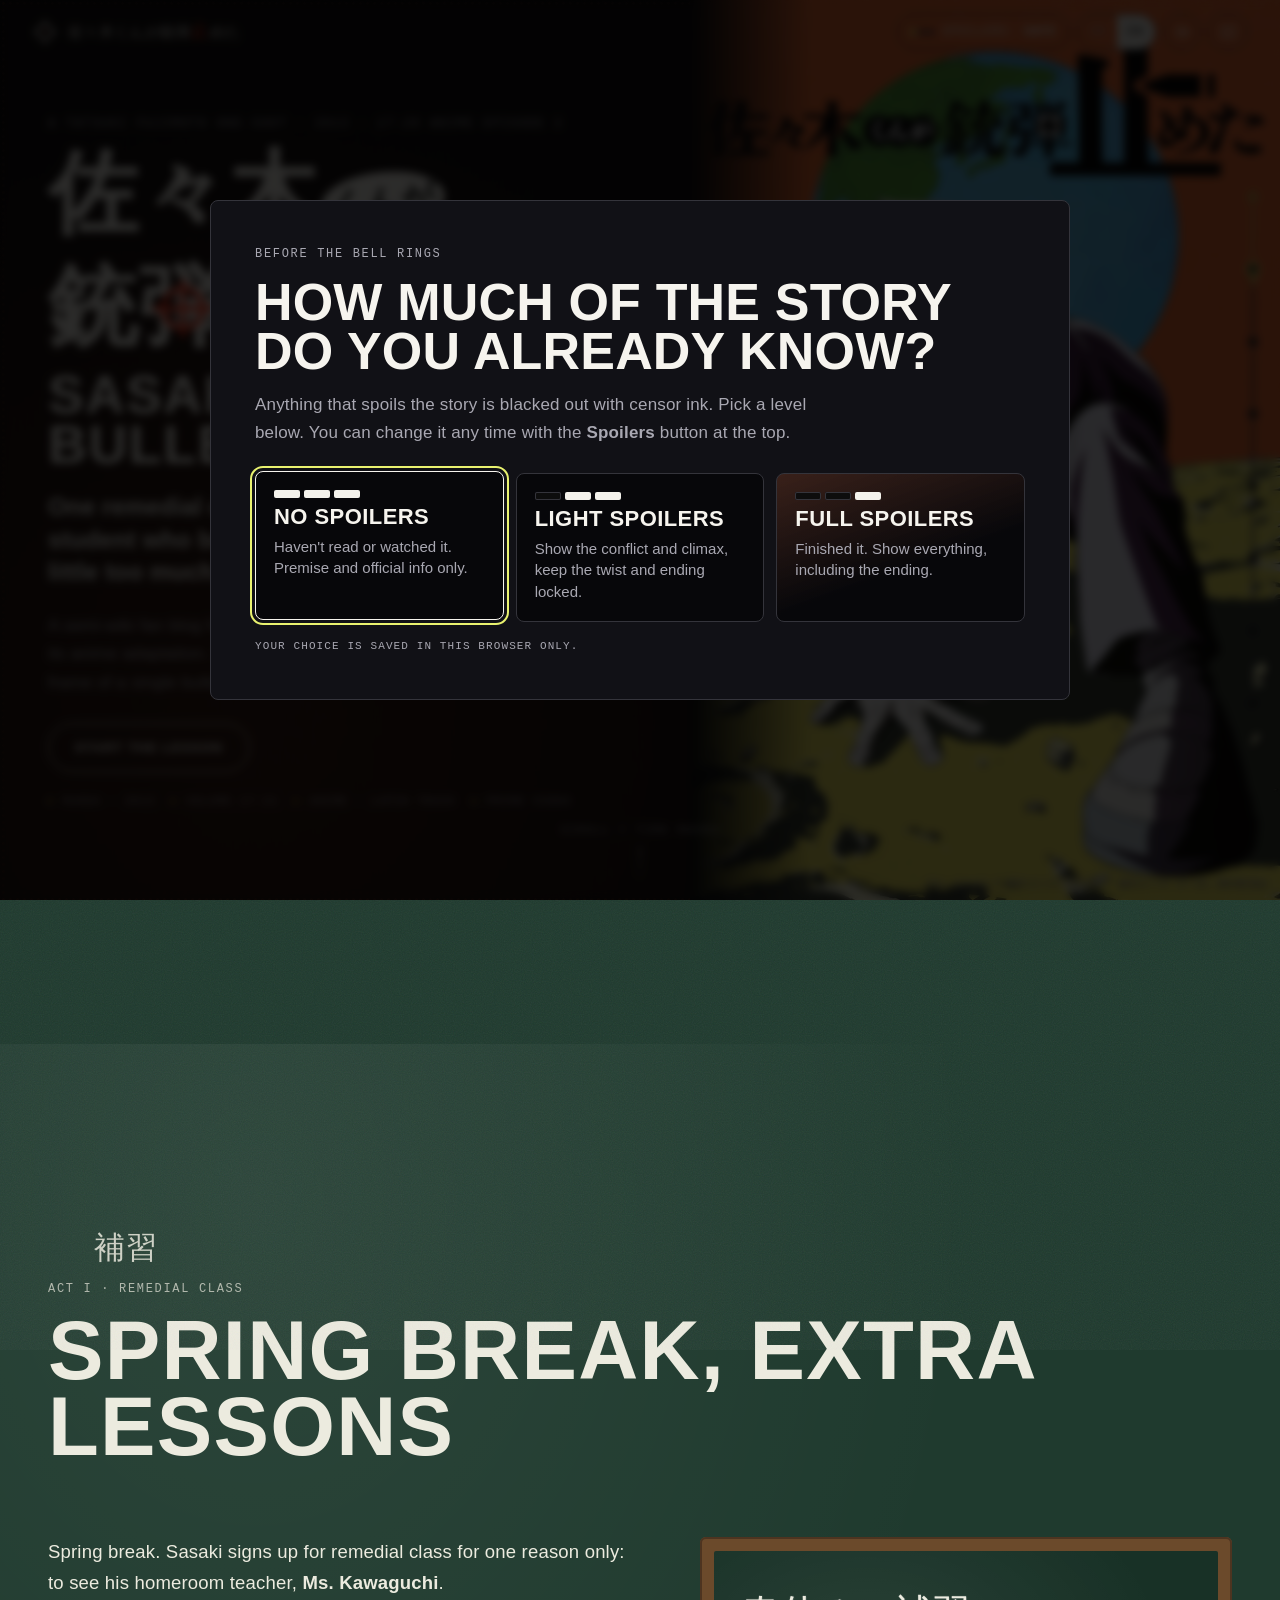
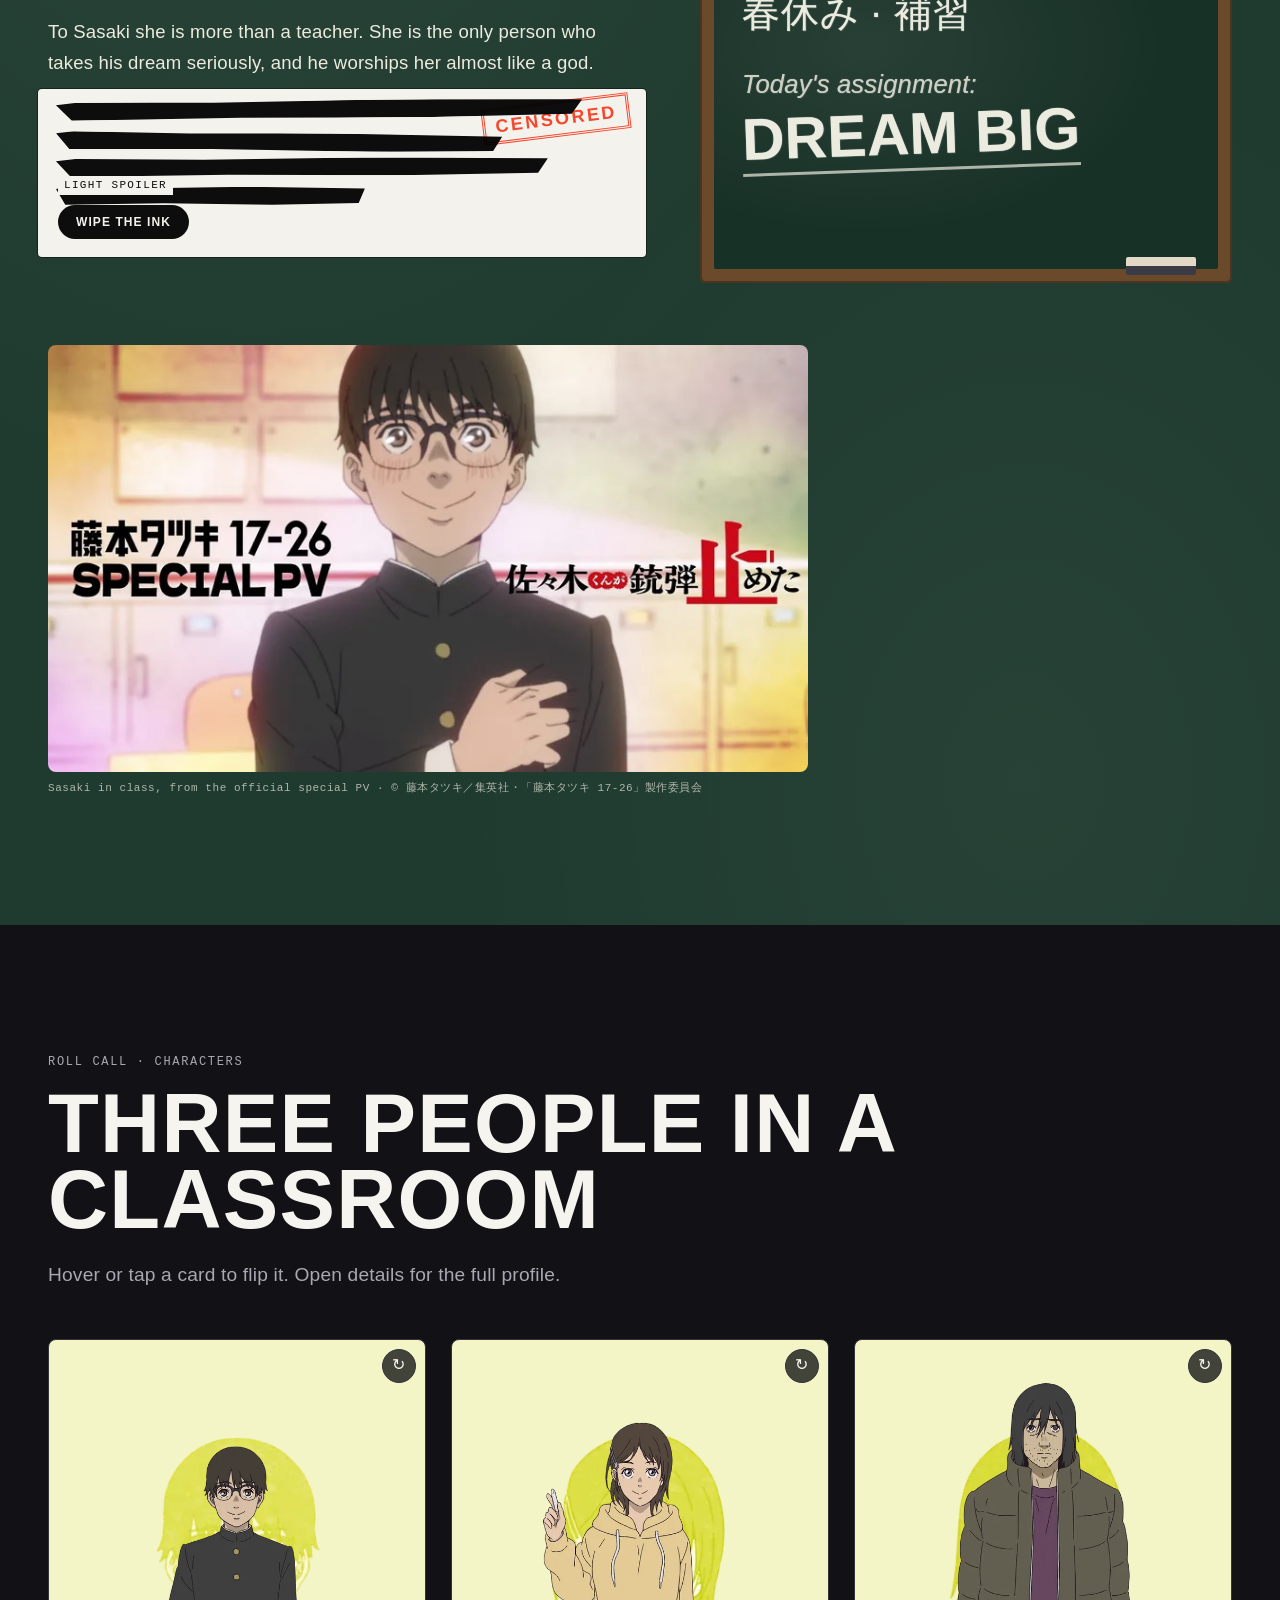
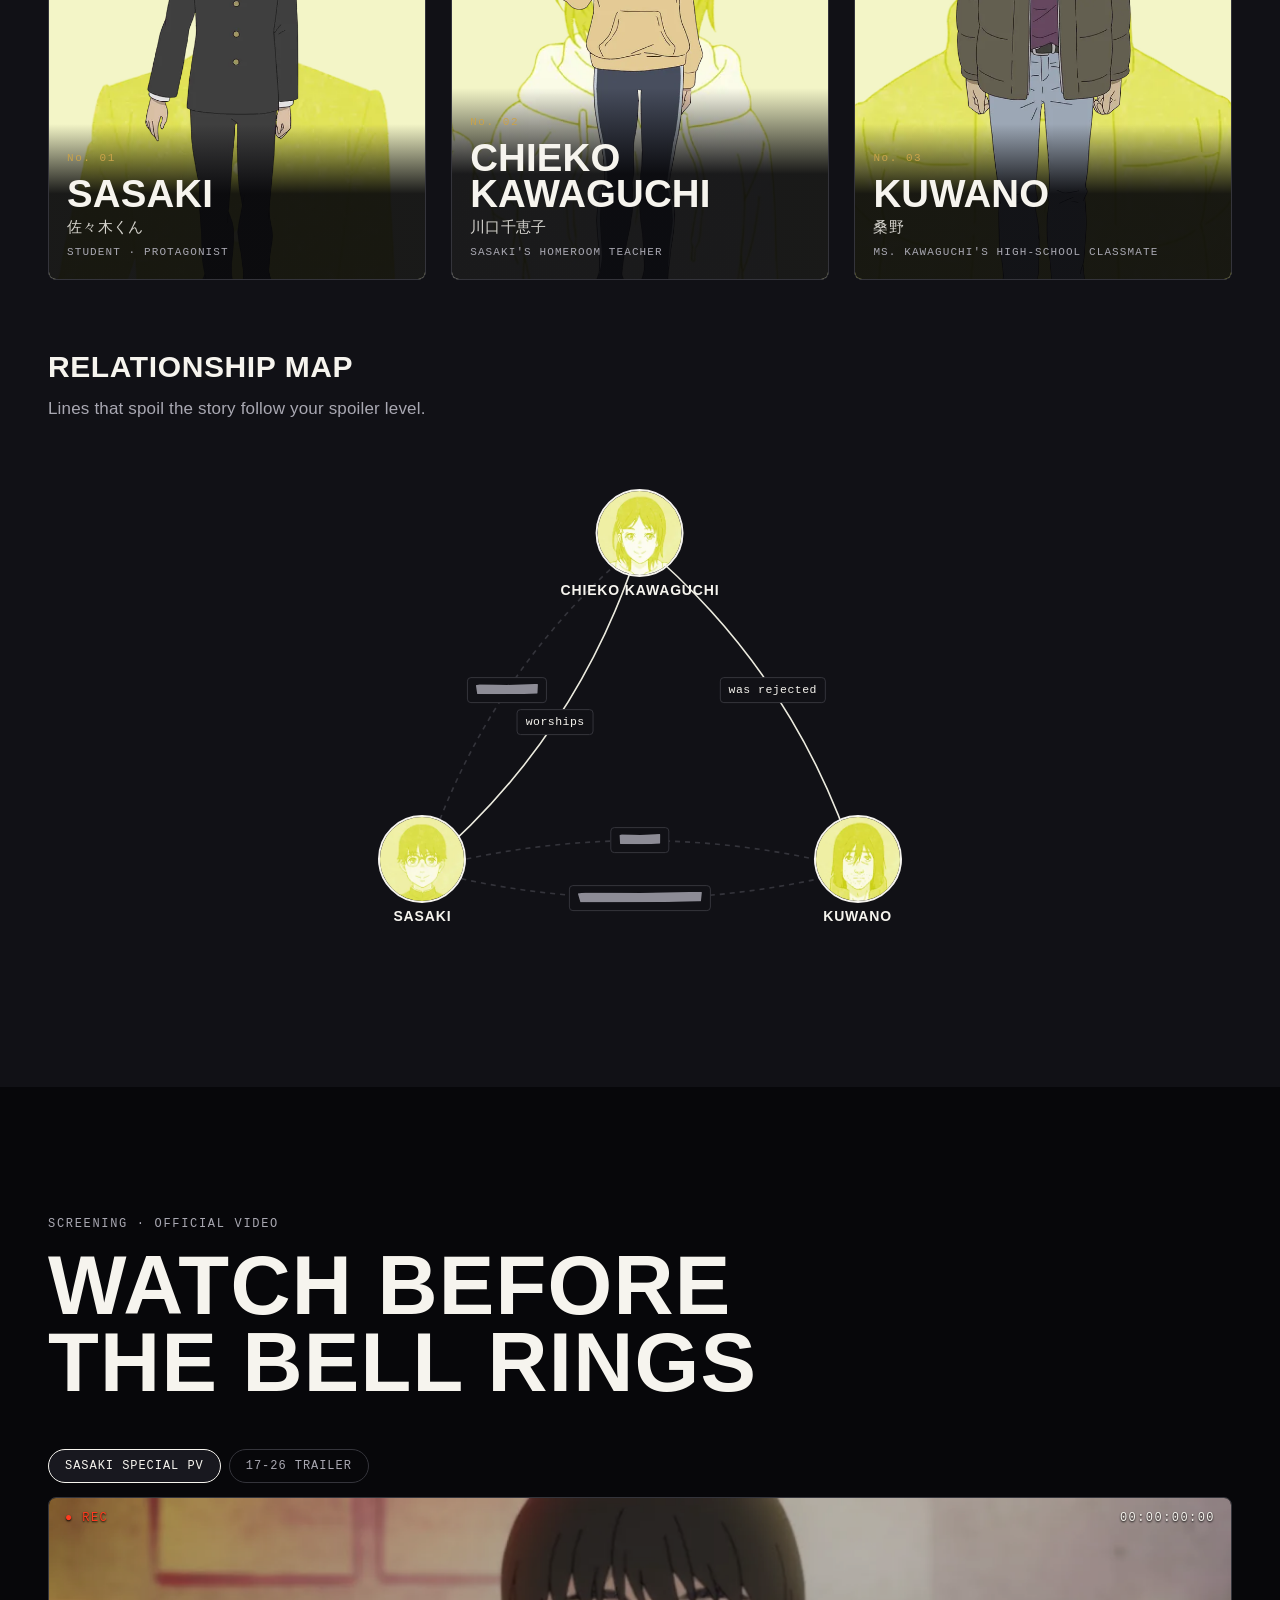
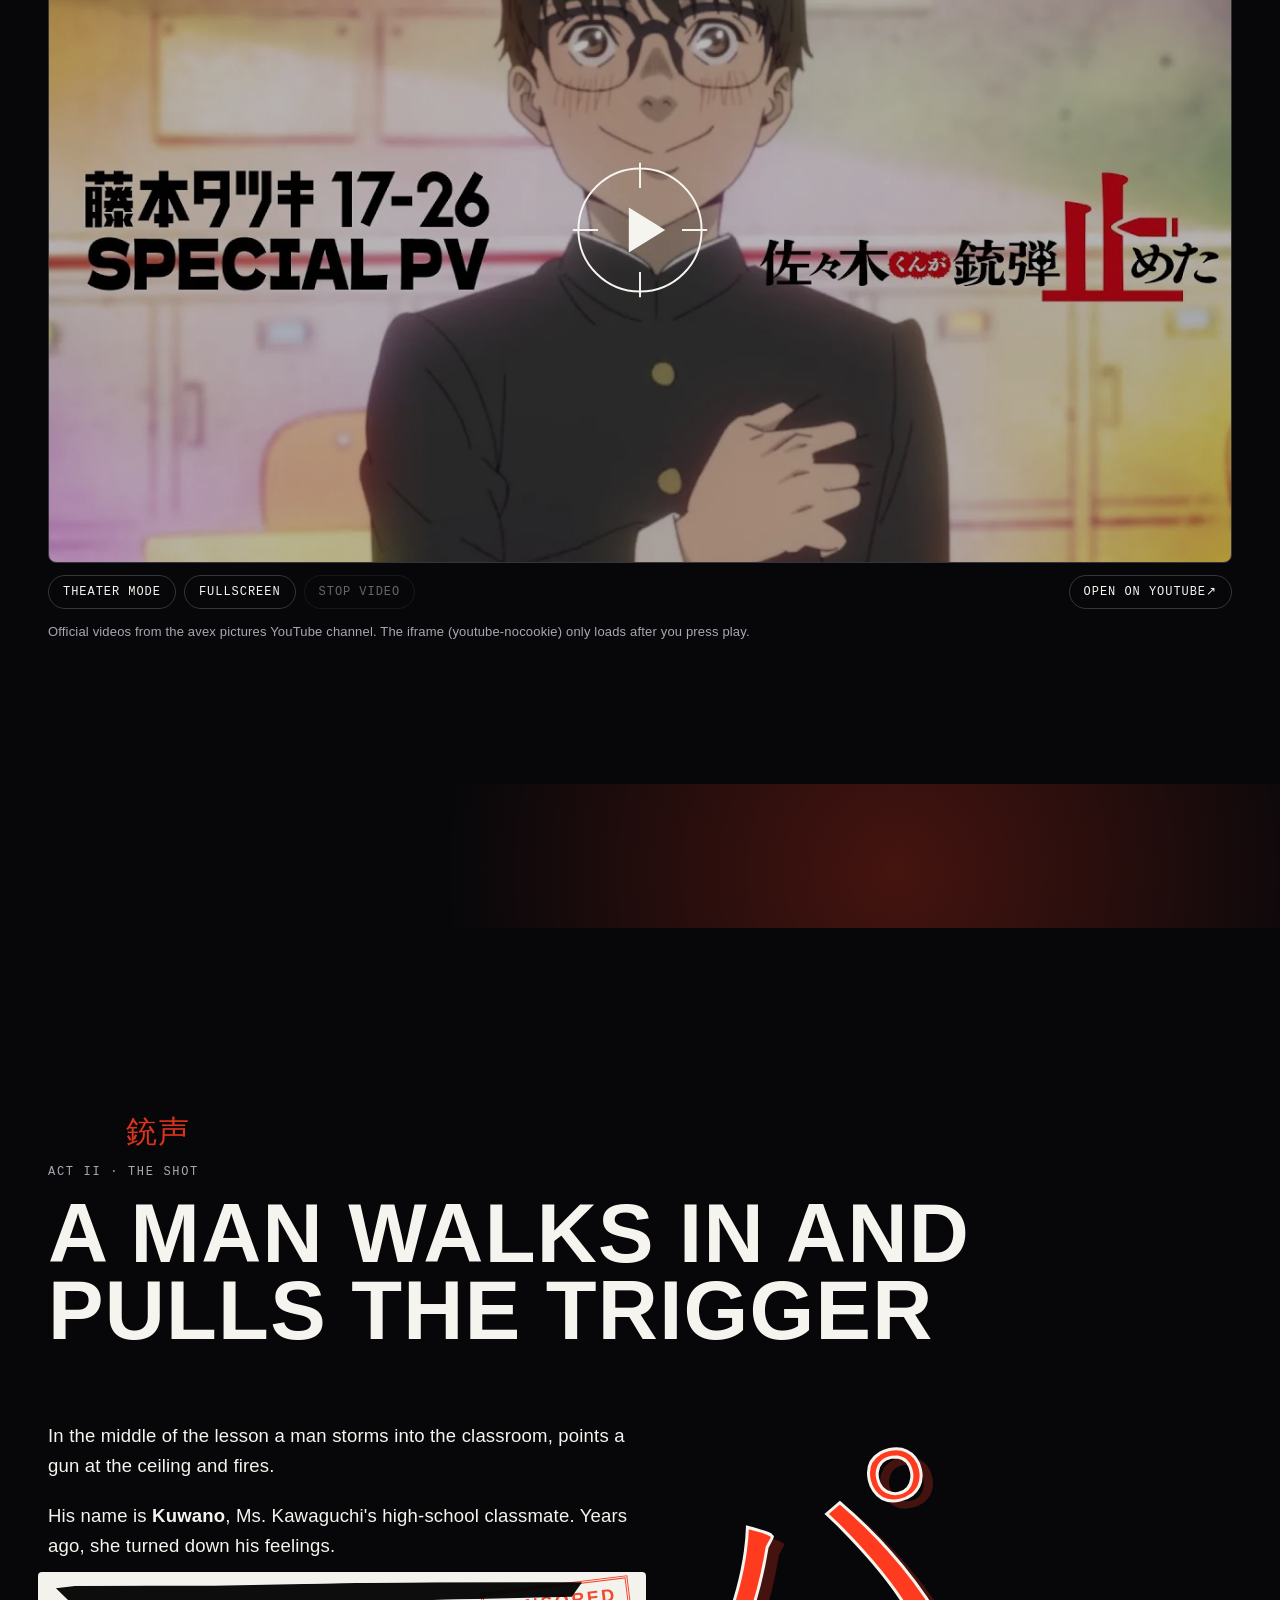
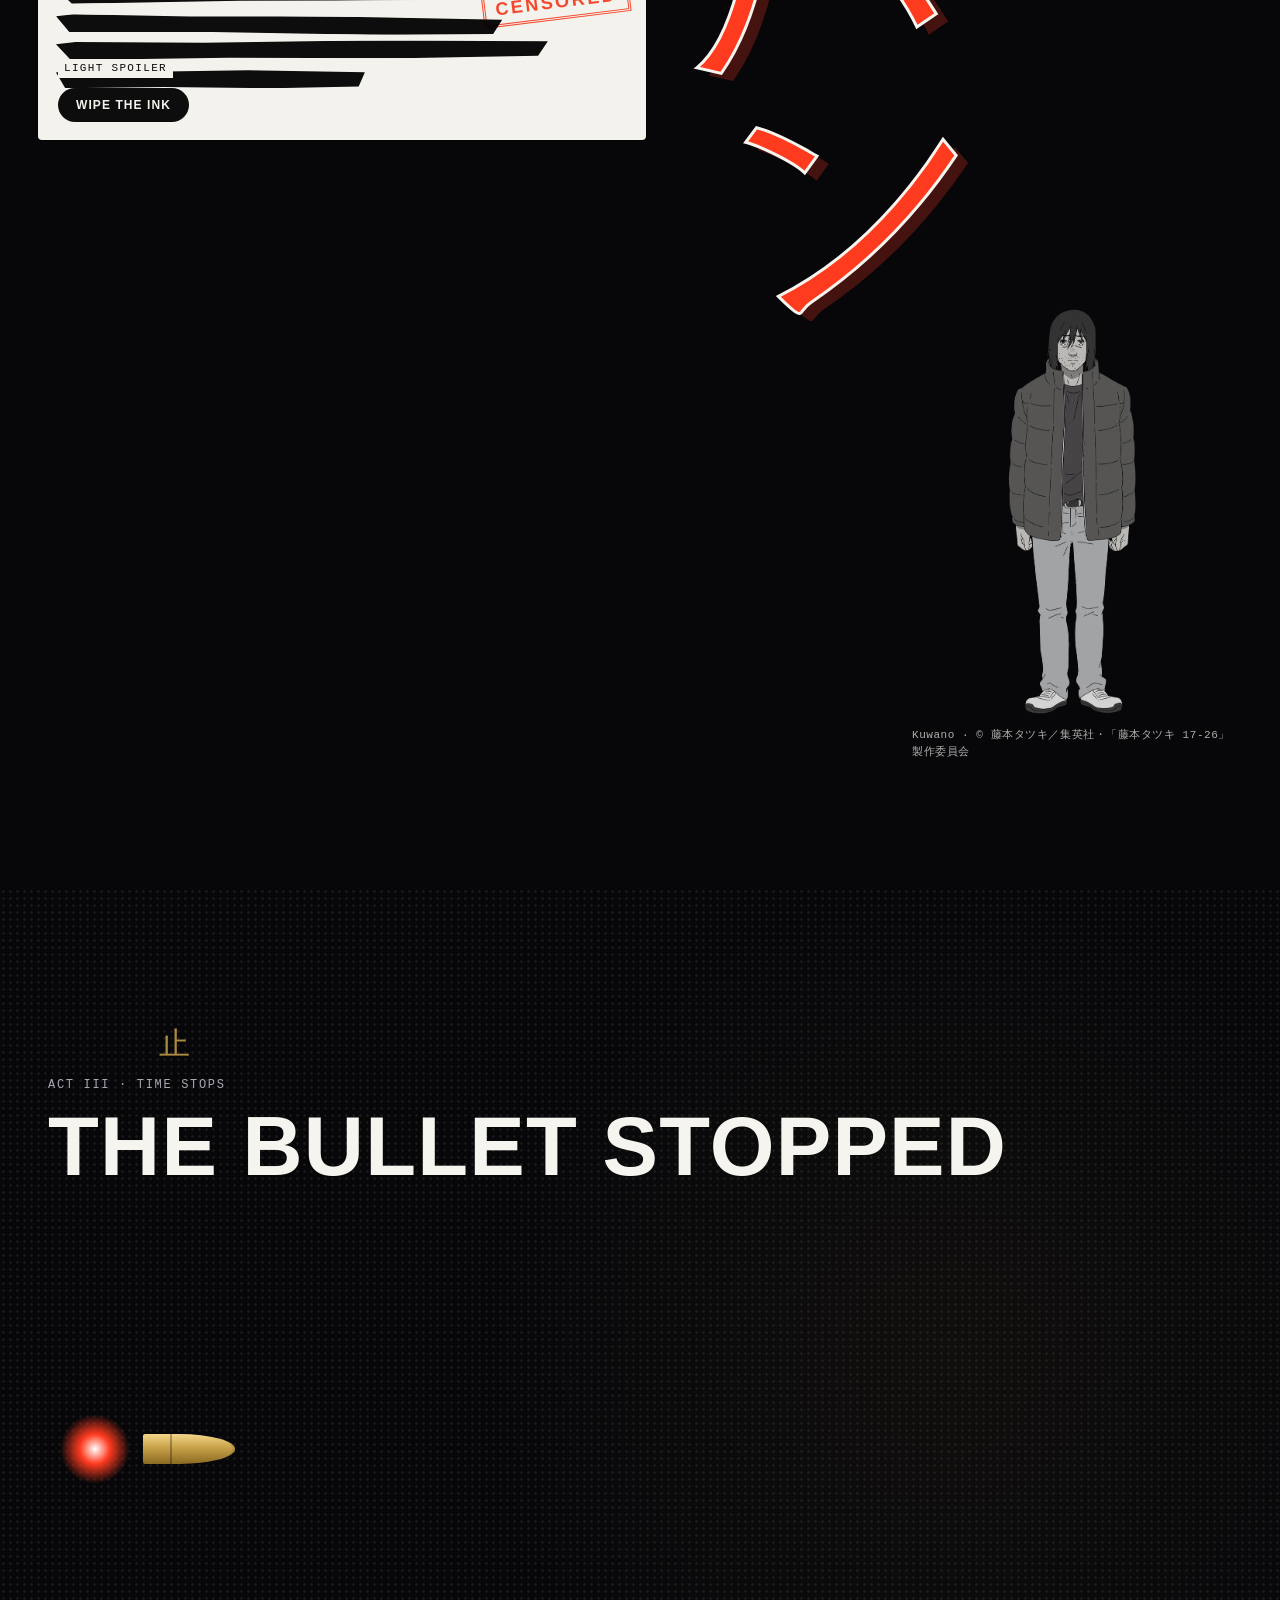
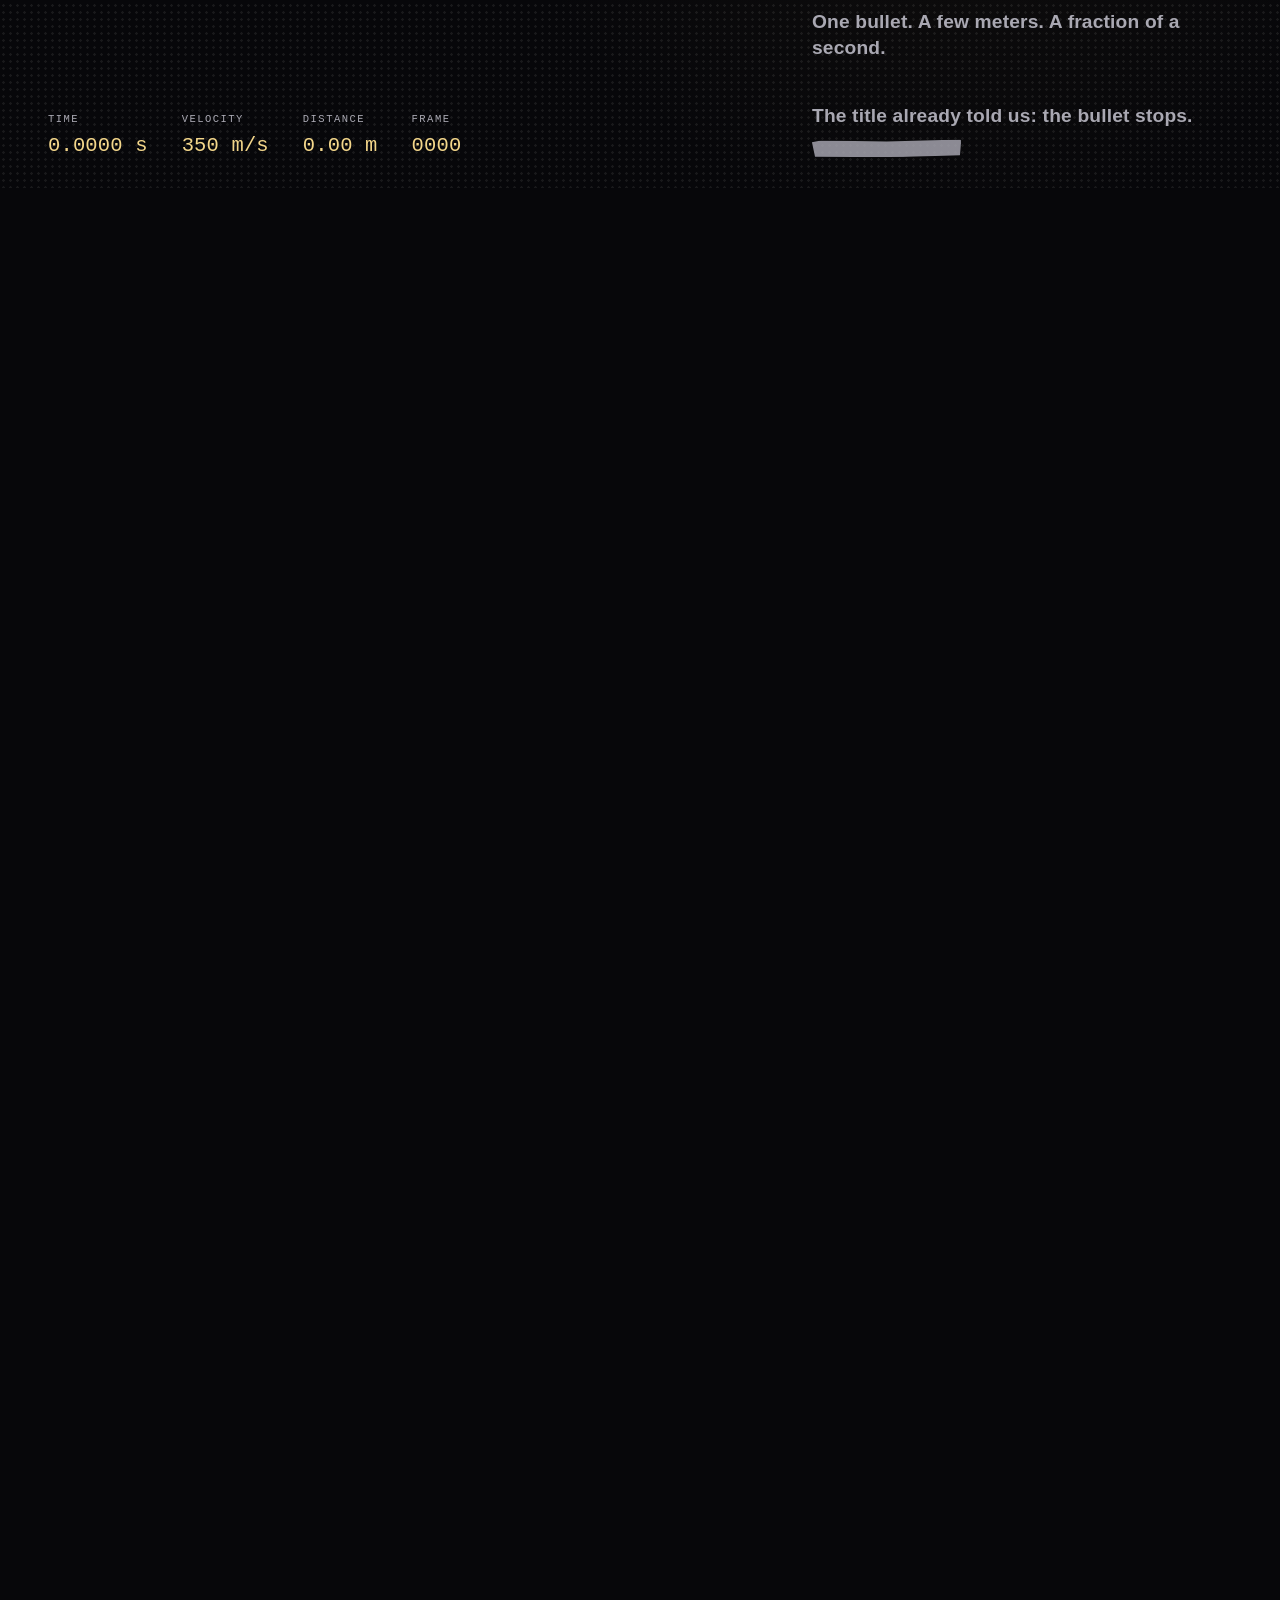
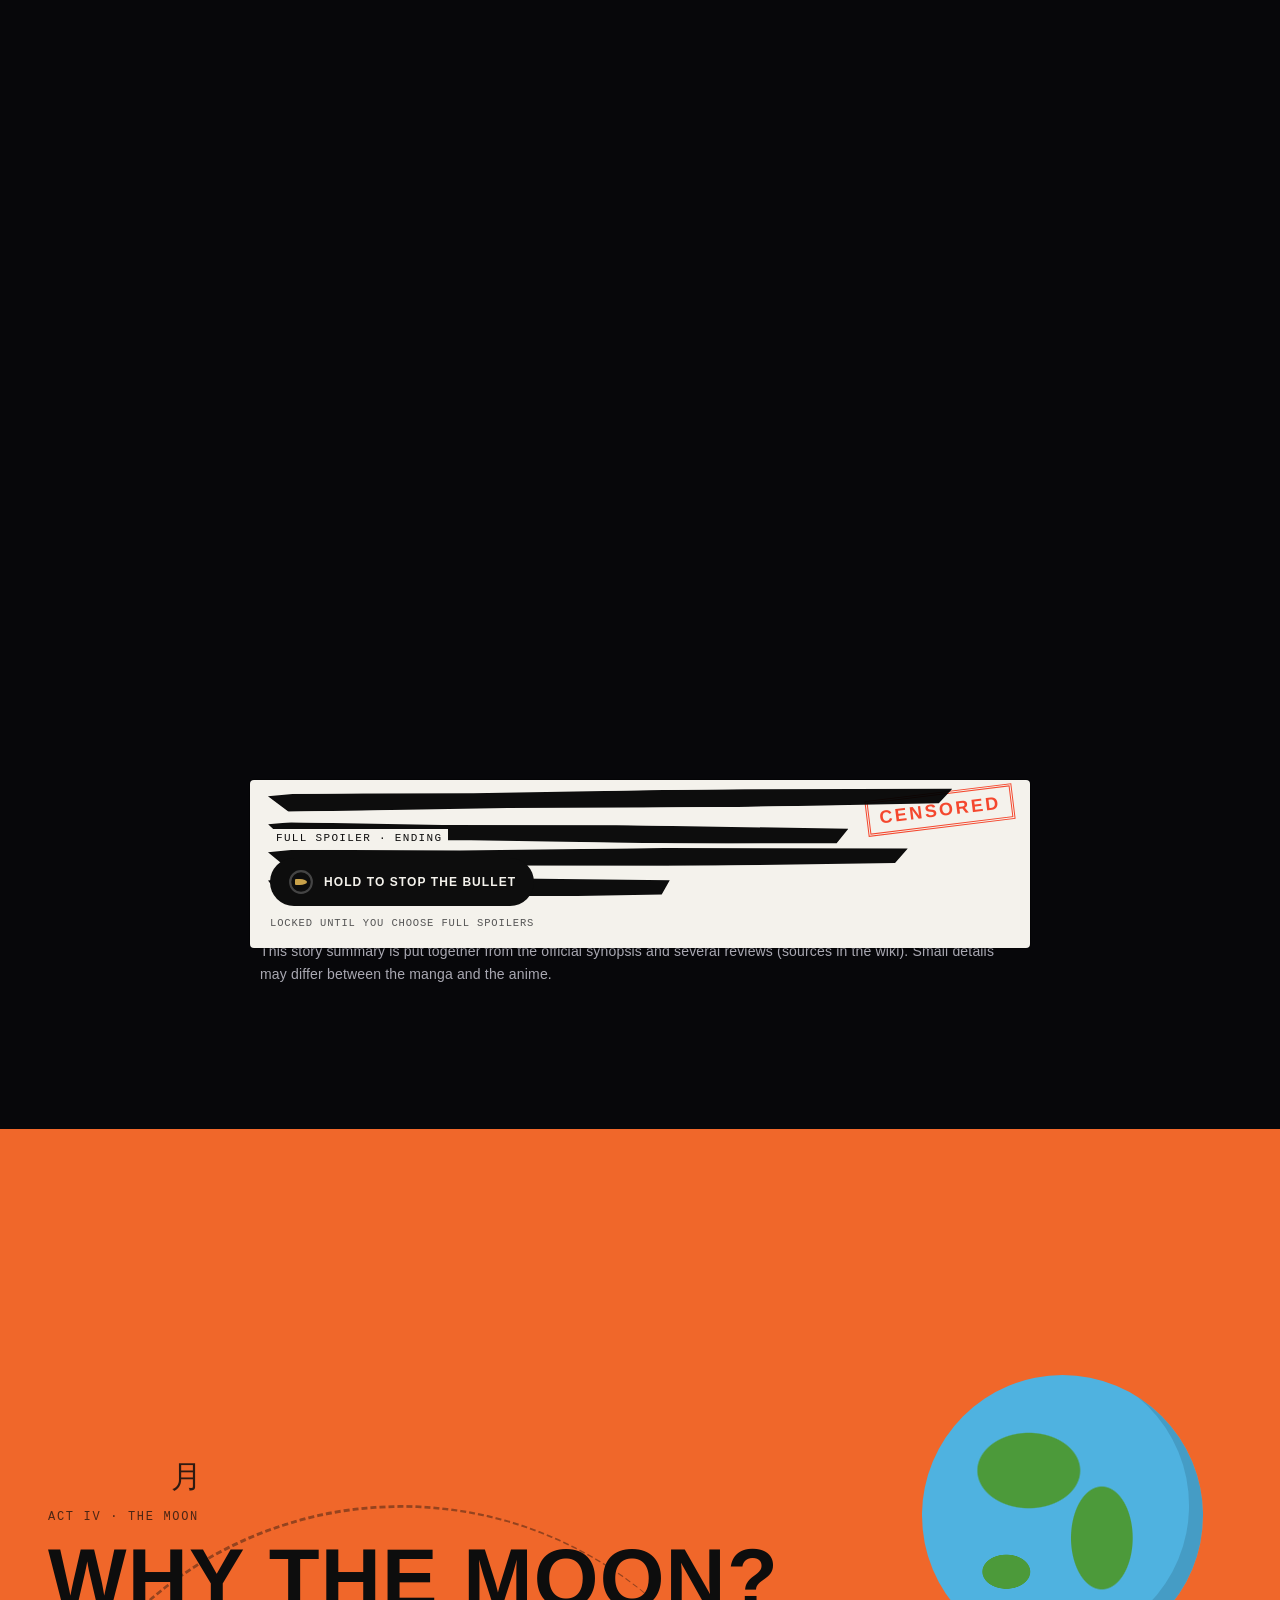
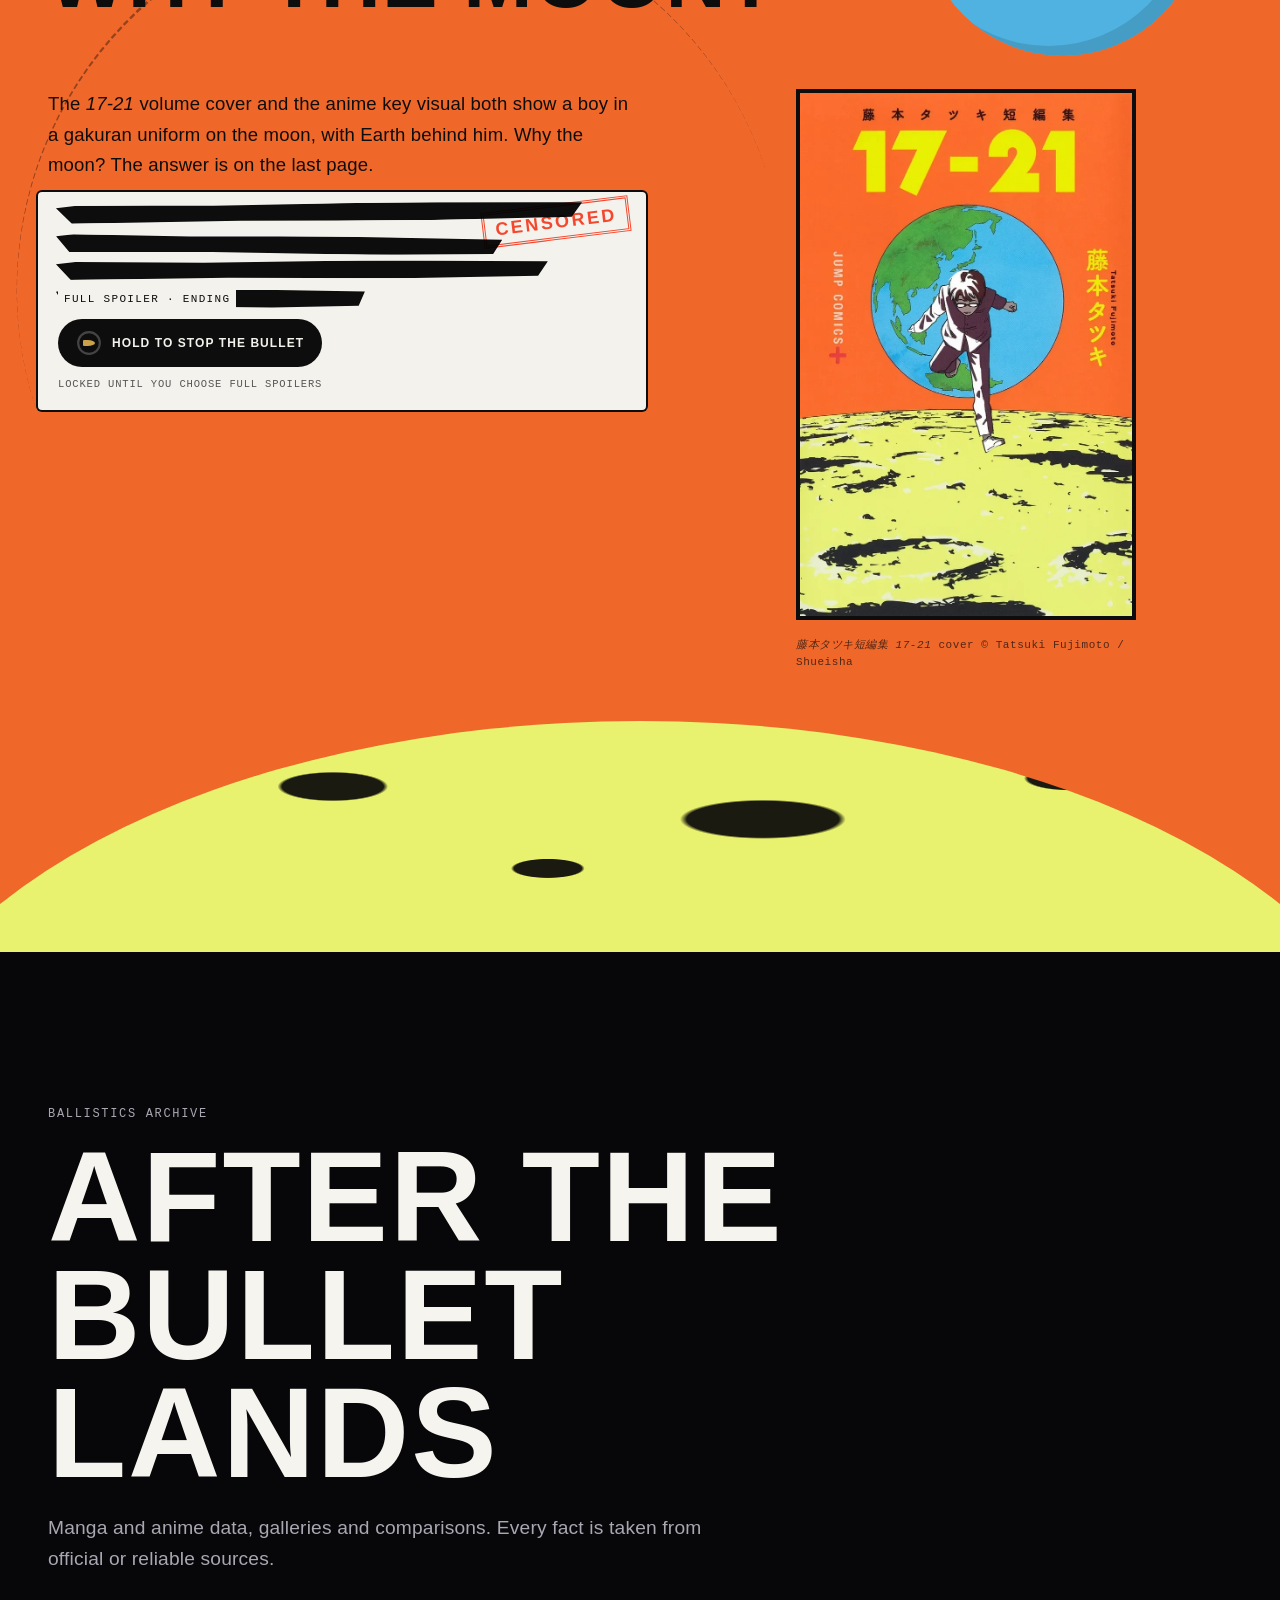
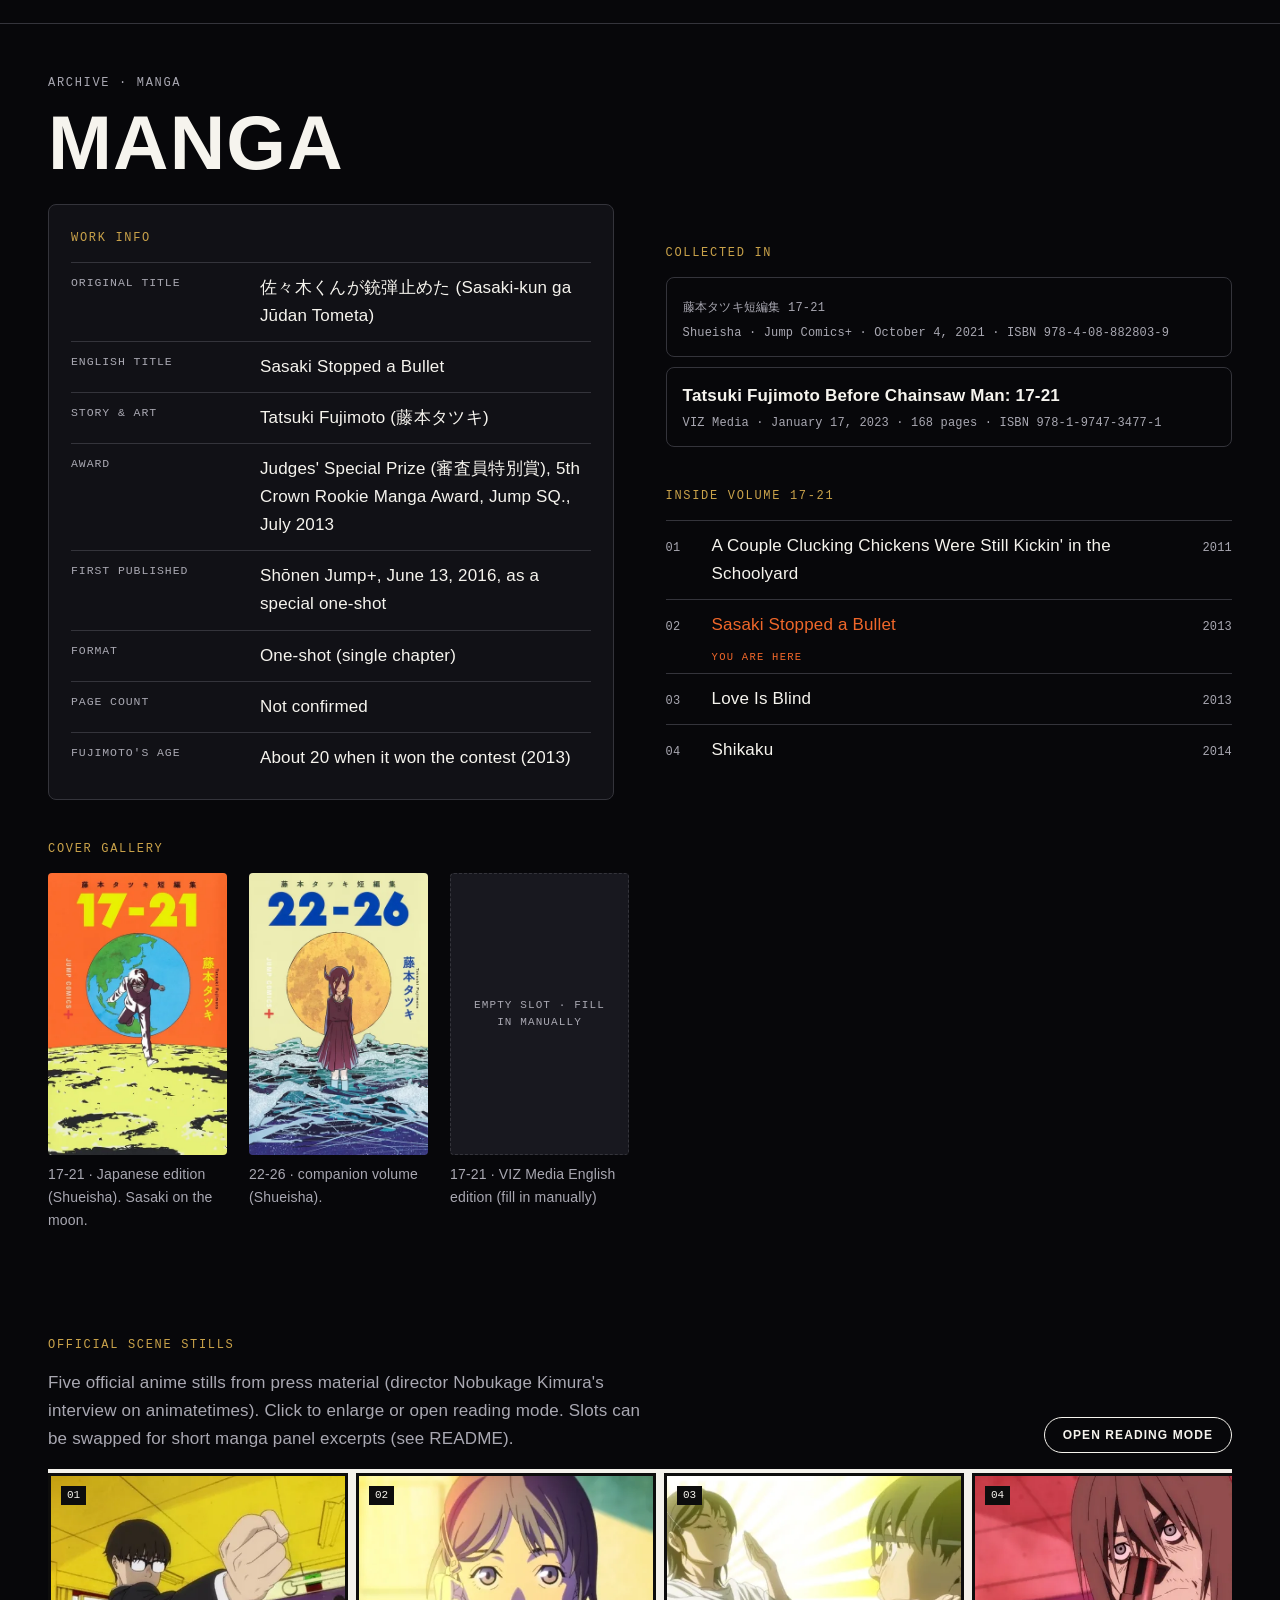
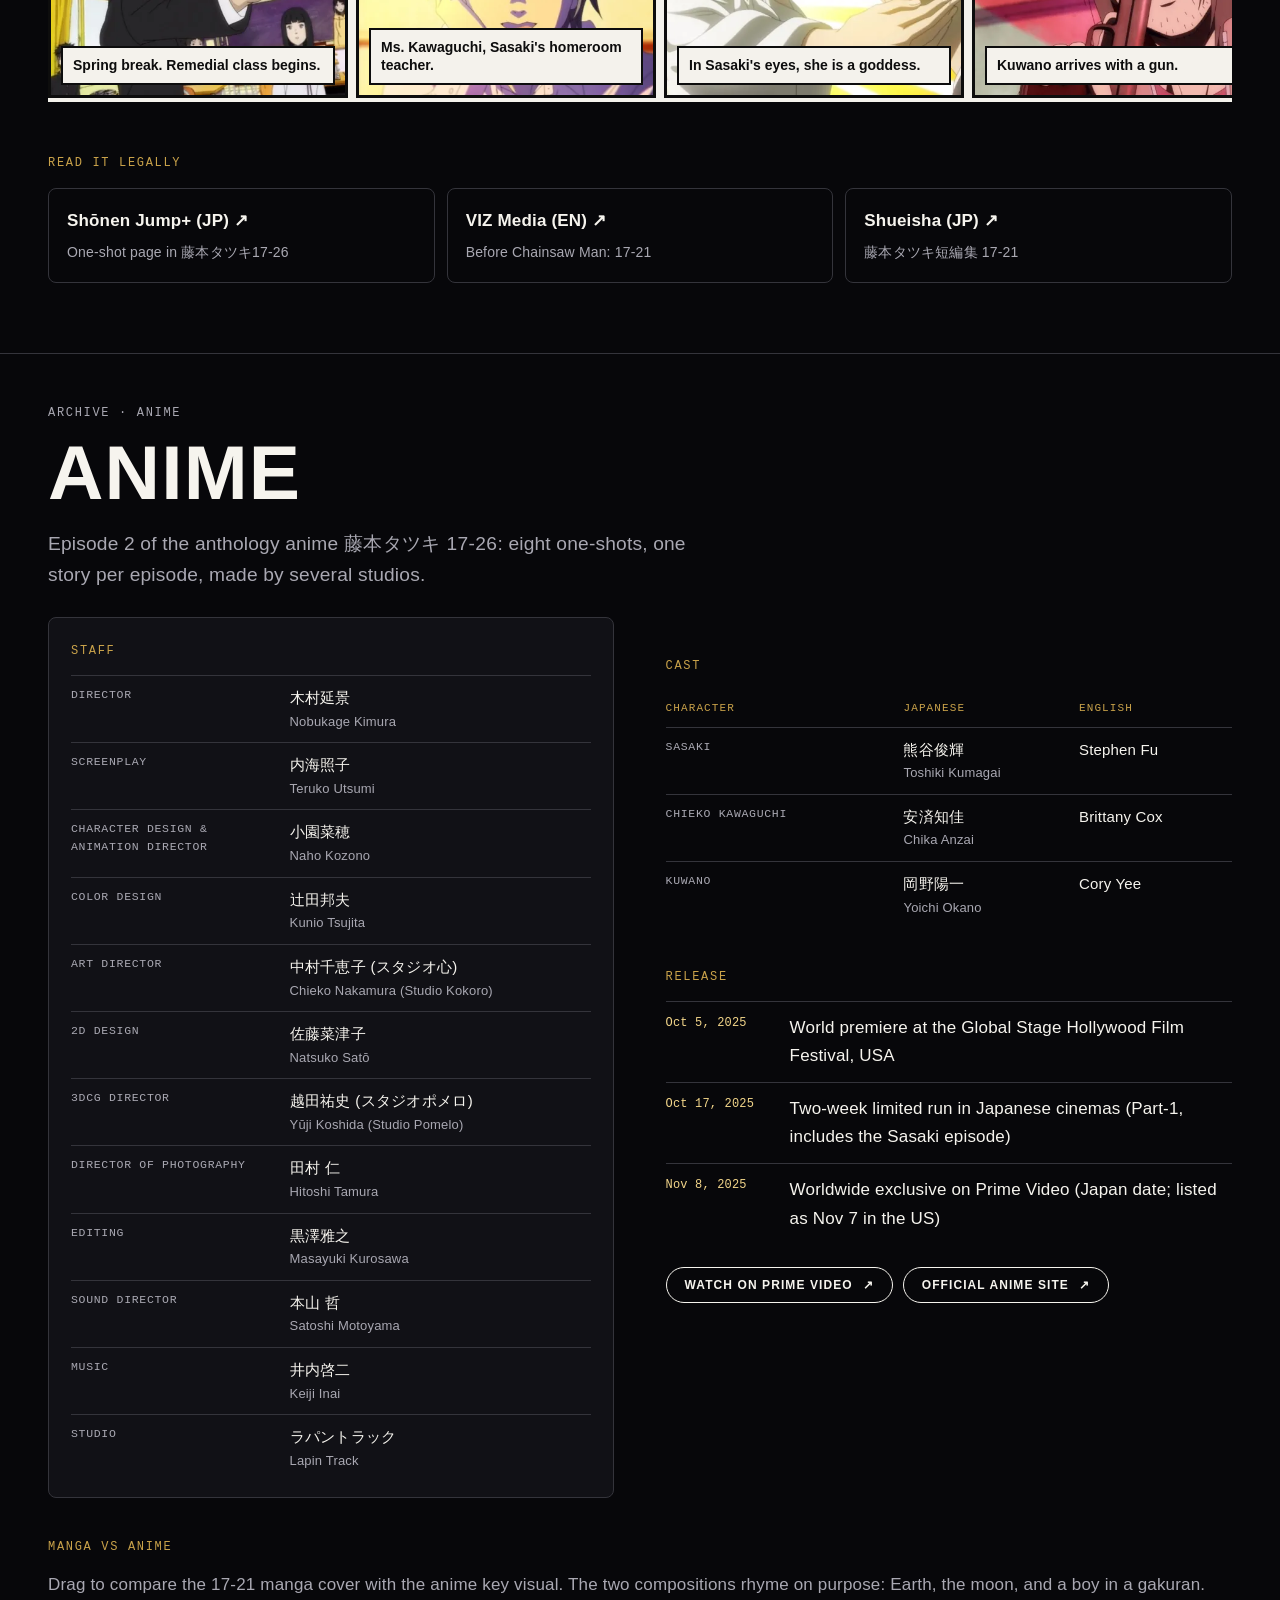
==== commit 3ab3298a: "feat: fill scene strip with official anime press stills" ====
--- a/index.html
+++ b/index.html
@@ -16,9 +16,9 @@
 <link rel="preconnect" href="https://fonts.googleapis.com">
 <link rel="preconnect" href="https://fonts.gstatic.com" crossorigin>
 <link href="https://fonts.googleapis.com/css2?family=Barlow+Condensed:wght@600;700;800&family=Barlow:ital,wght@0,400;0,500;0,600;1,400&family=Dela+Gothic+One&family=JetBrains+Mono:wght@500&display=swap" rel="stylesheet">
-<link rel="stylesheet" href="css/style.css?v=2">
+<link rel="stylesheet" href="css/style.css?v=3">
 <link rel="preload" as="image" href="assets/img/kv-1080.webp" imagesrcset="assets/img/kv-640.webp 640w, assets/img/kv-1080.webp 1080w" imagesizes="(max-width: 900px) 100vw, 50vw">
-<script type="module" src="js/main.js?v=2"></script>
+<script type="module" src="js/main.js?v=3"></script>
 </head>
 <body data-page="story" data-spoiler="0">
 
--- a/css/style.css
+++ b/css/style.css
@@ -0,0 +1,881 @@
+/* =====================================================================
+   Sasaki Stopped a Bullet · fan blog
+   Design: DESIGN.md (SpaceX base + 17-21 cover palette, "one bullet")
+   ===================================================================== */
+
+/* ---------- tokens ---------- */
+:root {
+  --night: #07070a;
+  --night-soft: #111116;
+  --night-2: #18181f;
+  --hairline: #34343b;
+  --white: #f6f4ee;
+  --mute: #a9a8b2;
+  --chalkboard: #1f3a2e;
+  --chalkboard-2: #183126;
+  --chalk: #ecebdf;
+  --orange: #f0672a;
+  --orange-deep: #d9541c;
+  --moon: #e9f26f;
+  --earth-blue: #4fb2e0;
+  --earth-green: #4c9a3a;
+  --gakuran: #4b3a63;
+  --brass: #c9a24a;
+  --brass-hi: #f3d68a;
+  --flash: #ff3b1f;
+  --ink: #0d0d0d;
+  --paper: #f4f2ec;
+
+  --f-display: "Barlow Condensed", "Arial Narrow", Arial, sans-serif;
+  --f-body: "Barlow", Arial, Verdana, sans-serif;
+  --f-jp: "Dela Gothic One", "Hiragino Kaku Gothic ProN", "Yu Gothic", sans-serif;
+  --f-jp-text: "Hiragino Sans", "Yu Gothic UI", "Yu Gothic", Meiryo, "Noto Sans JP", sans-serif;
+  --f-mono: "JetBrains Mono", ui-monospace, Consolas, monospace;
+
+  --ease: cubic-bezier(.2, .7, .2, 1);
+  --header-h: 64px;
+  --wrap: 1200px;
+  --pad: clamp(20px, 5vw, 48px);
+
+  /* custom cursors: crosshair (default) and reticle-with-dot (interactive) */
+  --cur: url("data:image/svg+xml,%3Csvg xmlns='http://www.w3.org/2000/svg' width='32' height='32' viewBox='0 0 32 32'%3E%3Cg fill='none' stroke='%23000' stroke-width='3.5'%3E%3Ccircle cx='16' cy='16' r='8'/%3E%3Cpath d='M16 2v8M16 22v8M2 16h8M22 16h8'/%3E%3C/g%3E%3Cg fill='none' stroke='%23fff' stroke-width='1.5'%3E%3Ccircle cx='16' cy='16' r='8'/%3E%3Cpath d='M16 2v8M16 22v8M2 16h8M22 16h8'/%3E%3C/g%3E%3C/svg%3E") 16 16, crosshair;
+  --cur-hot: url("data:image/svg+xml,%3Csvg xmlns='http://www.w3.org/2000/svg' width='32' height='32' viewBox='0 0 32 32'%3E%3Cg fill='none' stroke='%23000' stroke-width='3.5'%3E%3Ccircle cx='16' cy='16' r='10'/%3E%3Cpath d='M16 1v6M16 25v6M1 16h6M25 16h6'/%3E%3C/g%3E%3Cg fill='none' stroke='%23e9f26f' stroke-width='1.6'%3E%3Ccircle cx='16' cy='16' r='10'/%3E%3Cpath d='M16 1v6M16 25v6M1 16h6M25 16h6'/%3E%3C/g%3E%3Ccircle cx='16' cy='16' r='2.6' fill='%23ff3b1f' stroke='%23000'/%3E%3C/svg%3E") 16 16, pointer;
+}
+
+/* ---------- base ---------- */
+*, *::before, *::after { box-sizing: border-box; }
+html { -webkit-text-size-adjust: 100%; scroll-behavior: smooth; scroll-padding-top: calc(var(--header-h) + 12px); }
+@media (pointer: fine) { html { cursor: var(--cur); } a, button, [role="tab"], label, summary, .cmp__range { cursor: var(--cur-hot); } }
+body {
+  margin: 0; background: var(--night); color: var(--white);
+  font: 400 17px/1.65 var(--f-body); letter-spacing: .01em;
+  overflow-x: hidden; text-rendering: optimizeLegibility; -webkit-font-smoothing: antialiased;
+}
+img { max-width: 100%; height: auto; display: block; }
+a { color: inherit; text-decoration-thickness: 1px; text-underline-offset: 3px; }
+button { font: inherit; color: inherit; background: none; border: 0; padding: 0; }
+h1, h2, h3, h4 { margin: 0; font-weight: 700; }
+p { margin: 0 0 1em; }
+dialog { color: inherit; }
+::selection { background: var(--moon); color: var(--ink); }
+:focus-visible { outline: 2px solid var(--moon); outline-offset: 3px; border-radius: 2px; }
+[lang="ja"] { font-family: var(--f-jp-text); letter-spacing: .02em; }
+/* display Japanese (logo, SFX, numerals) uses Dela Gothic One; inline text uses system JP fonts */
+.logo, .brand__jp, .sfx, .act__num [lang="ja"], .panel__sfx, .freeze__stop, .board__l1, .wiki__jp, .foot__brand [lang="ja"], .intro [lang="ja"] { font-family: var(--f-jp); }
+html.intro-on body { overflow: hidden; }
+html.js:not(.is-ready) main { visibility: hidden; }
+
+.sr-only { position: absolute; width: 1px; height: 1px; overflow: hidden; clip: rect(0 0 0 0); white-space: nowrap; }
+.skip { position: fixed; left: 12px; top: -60px; z-index: 300; background: var(--moon); color: var(--ink); padding: 10px 16px; font-weight: 700; border-radius: 4px; transition: top .2s; }
+.skip:focus { top: 12px; }
+.wrap { width: 100%; max-width: calc(var(--wrap) + var(--pad) * 2); margin-inline: auto; padding-inline: var(--pad); }
+.narrow { max-width: calc(760px + var(--pad) * 2); }
+.muted { color: var(--mute); }
+.small { font-size: 14px; }
+
+/* film grain over everything (static under reduced motion) */
+body::after {
+  content: ""; position: fixed; inset: -50%; z-index: 250; pointer-events: none; opacity: .075;
+  background-image: url("data:image/svg+xml,%3Csvg xmlns='http://www.w3.org/2000/svg' width='180' height='180'%3E%3Cfilter id='n'%3E%3CfeTurbulence type='fractalNoise' baseFrequency='.9' numOctaves='2' stitchTiles='stitch'/%3E%3C/filter%3E%3Crect width='100%25' height='100%25' filter='url(%23n)'/%3E%3C/svg%3E");
+  animation: grain 1s steps(4) infinite;
+}
+@keyframes grain { 0% { transform: translate(0, 0); } 25% { transform: translate(-3%, 2%); } 50% { transform: translate(2%, -3%); } 75% { transform: translate(-2%, -1%); } 100% { transform: translate(0, 0); } }
+
+/* ---------- type ---------- */
+.eyebrow { font: 500 12px/1.6 var(--f-mono); letter-spacing: .14em; text-transform: uppercase; color: var(--mute); margin: 0 0 14px; }
+.eyebrow a { color: var(--white); }
+.h1, .h2 { font-family: var(--f-display); text-transform: uppercase; font-weight: 800; letter-spacing: .015em; line-height: .92; }
+.h1 { font-size: clamp(52px, 9vw, 128px); }
+.h2 { font-size: clamp(40px, 6.5vw, 92px); margin-bottom: 20px; }
+.h3 { font: 700 clamp(22px, 2.4vw, 30px)/1.1 var(--f-display); text-transform: uppercase; letter-spacing: .02em; margin-bottom: 12px; }
+.h4 { font: 500 12px/1.6 var(--f-mono); letter-spacing: .14em; text-transform: uppercase; color: var(--brass); margin: 40px 0 14px; }
+.sec-head { max-width: 860px; margin-bottom: 48px; }
+.sec-head__lede { font-size: clamp(17px, 1.5vw, 20px); color: var(--mute); max-width: 62ch; }
+.sec-head--big .h2 { font-size: clamp(52px, 10vw, 150px); }
+
+/* ghost pill (SpaceX) */
+.btn-ghost {
+  display: inline-flex; align-items: center; gap: 10px; padding: 17px 26px; border: 1px solid currentColor; border-radius: 32px;
+  font: 700 13px/1 var(--f-body); letter-spacing: .09em; text-transform: uppercase; text-decoration: none;
+  transition: background-color .25s, color .25s;
+}
+.btn-ghost:hover { background: var(--white); color: var(--ink); }
+.btn-ghost--sm { padding: 11px 18px; font-size: 12px; }
+
+/* reveal */
+html.js .reveal { opacity: 0; transform: translateY(24px); transition: opacity .6s var(--ease) var(--d, 0ms), transform .6s var(--ease) var(--d, 0ms); }
+html.js .reveal.is-in { opacity: 1; transform: none; }
+
+/* ---------- the bullet (pure CSS) ---------- */
+.bullet {
+  display: block; width: 46px; height: 15px; position: relative;
+  background: linear-gradient(180deg, var(--brass-hi) 0%, var(--brass) 45%, #8a6a22 100%);
+  border-radius: 2px 60% 60% 2px / 2px 50% 50% 2px;
+  box-shadow: inset -6px 0 0 -3px rgba(0,0,0,.08);
+}
+.bullet::before { content: ""; position: absolute; left: 30%; top: 0; bottom: 0; width: 2px; background: rgba(0,0,0,.28); }
+.bullet--xl { width: 92px; height: 30px; }
+
+/* =====================================================================
+   HEADER
+   ===================================================================== */
+.top {
+  position: fixed; inset: 0 0 auto; z-index: 90; height: var(--header-h);
+  display: flex; align-items: center; gap: 20px; padding-inline: clamp(14px, 3vw, 32px);
+  transition: background-color .3s, border-color .3s; border-bottom: 1px solid transparent;
+}
+.top.is-solid, body.menu-open .top { background: rgba(7, 7, 10, .88); border-bottom-color: var(--hairline); backdrop-filter: blur(8px); }
+.brand { display: flex; align-items: center; gap: 10px; text-decoration: none; white-space: nowrap; }
+.ico-cross { width: 26px; height: 26px; fill: none; stroke: var(--white); stroke-width: 1.6; flex: none; transition: transform .5s var(--ease); }
+.ico-cross .dot { fill: var(--flash); stroke: none; }
+.brand:hover .ico-cross { transform: rotate(90deg); }
+.brand__jp { font-size: 15px; }
+.brand__jp b { color: var(--flash); font-weight: 400; font-size: 1.25em; }
+.brand__en { display: none; }
+
+.nav { display: flex; align-items: center; gap: 22px; margin-left: auto; }
+.nav ol, .nav ul { list-style: none; margin: 0; padding: 0; display: flex; gap: 18px; }
+.nav__acts { counter-reset: act; }
+.nav__acts li { counter-increment: act; }
+.nav__acts a::before { content: counter(act, upper-roman) " "; color: var(--brass); }
+.nav a, .nav__world-btn {
+  white-space: nowrap;
+  font: 700 13px/1 var(--f-body); letter-spacing: .1em; text-transform: uppercase; text-decoration: none; padding: 8px 0;
+  border-bottom: 1px solid transparent; transition: border-color .2s, color .2s;
+}
+.nav a:hover, .nav a[aria-current] { border-bottom-color: var(--white); }
+.nav__refs { padding-left: 18px !important; border-left: 1px solid var(--hairline); }
+.nav__world { position: relative; }
+.world-pop {
+  position: absolute; right: 0; top: calc(100% + 12px); min-width: 250px; display: block !important;
+  background: var(--night-soft); border: 1px solid var(--hairline); border-radius: 8px; padding: 8px !important;
+}
+.world-pop[hidden] { display: none !important; }
+.world-pop a { display: block; padding: 10px 12px; border-radius: 4px; border: 0; }
+.world-pop a:hover { background: var(--night-2); }
+
+.tools { display: flex; align-items: center; gap: 8px; }
+.tool { display: inline-flex; align-items: center; gap: 8px; height: 36px; padding: 0 12px; border: 1px solid var(--hairline); border-radius: 32px; font: 500 12px/1 var(--f-mono); text-transform: uppercase; letter-spacing: .08em; transition: border-color .2s, background-color .2s; }
+.tool:hover { border-color: var(--white); }
+.tool__dots { display: inline-flex; gap: 3px; }
+.tool__dots i { width: 6px; height: 6px; border-radius: 50%; background: var(--hairline); }
+.tool--spoiler[data-level="0"] .tool__dots i:nth-child(1),
+.tool--spoiler[data-level="1"] .tool__dots i:nth-child(-n+2),
+.tool--spoiler[data-level="2"] .tool__dots i { background: var(--flash); }
+.tool--spoiler[data-level="0"] .tool__dots i:nth-child(1) { background: var(--moon); }
+.tool--sound { width: 36px; padding: 0; justify-content: center; }
+.tool--sound svg { width: 18px; height: 18px; fill: none; stroke: currentColor; stroke-width: 1.6; stroke-linejoin: round; }
+.tool--sound .wave { display: none; }
+.tool--sound.is-on .wave { display: block; }
+.tool--sound.is-on .mute { display: none; }
+.tool--sound.is-on { border-color: var(--brass); color: var(--brass); }
+.lang { display: inline-flex; border: 1px solid var(--hairline); border-radius: 32px; overflow: hidden; height: 36px; }
+.lang button { padding: 0 11px; font: 500 12px/1 var(--f-mono); letter-spacing: .08em; color: var(--mute); }
+.lang button[aria-pressed="true"] { background: var(--white); color: var(--ink); }
+.tool--menu { display: none; width: 40px; padding: 0; justify-content: center; }
+.burger { display: grid; gap: 6px; width: 18px; }
+.burger i { height: 2px; background: currentColor; transition: transform .3s var(--ease); }
+body.menu-open .burger i:first-child { transform: translateY(4px) rotate(45deg); }
+body.menu-open .burger i:last-child { transform: translateY(-4px) rotate(-45deg); }
+
+/* =====================================================================
+   SPOILER GATE + CENSOR INK
+   ===================================================================== */
+.gate { border: 0; padding: 0; background: transparent; max-width: min(860px, calc(100vw - 24px)); width: 100%; }
+.gate::backdrop { background: rgba(0, 0, 0, .82); backdrop-filter: blur(4px); }
+.gate__card { background: var(--night-soft); border: 1px solid var(--hairline); border-radius: 8px; padding: clamp(22px, 4vw, 44px); }
+.gate h2 { font: 800 clamp(30px, 4.4vw, 52px)/.95 var(--f-display); text-transform: uppercase; margin-bottom: 14px; }
+.gate__lede { color: var(--mute); max-width: 60ch; }
+.gate__opts { display: grid; grid-template-columns: repeat(3, 1fr); gap: 12px; margin: 26px 0 16px; }
+.gate__opt {
+  text-align: left; display: grid; gap: 8px; align-content: start; padding: 18px; border: 1px solid var(--hairline); border-radius: 8px;
+  background: var(--night); transition: border-color .2s, transform .2s var(--ease);
+}
+.gate__opt:hover, .gate__opt:focus-visible { border-color: var(--white); transform: translateY(-2px); }
+.gate__opt b { font: 700 22px/1 var(--f-display); text-transform: uppercase; letter-spacing: .02em; }
+.gate__opt span:last-child { color: var(--mute); font-size: 15px; line-height: 1.45; }
+.gate__opt[aria-current="true"] { border-color: var(--moon); box-shadow: inset 0 0 0 1px var(--moon); }
+.gate__opt--2 { background: linear-gradient(160deg, rgba(240, 103, 42, .18), var(--night) 60%); }
+.gate__meter { display: flex; gap: 4px; }
+.gate__meter i { width: 26px; height: 8px; border-radius: 2px; background: var(--paper); }
+.gate__meter i.on { background: var(--ink); box-shadow: inset 0 0 0 1px var(--hairline); }
+.gate__note { font: 500 11px/1.6 var(--f-mono); letter-spacing: .1em; text-transform: uppercase; color: var(--mute); margin: 0; }
+
+/* block censor: a redacted paper card laid over the hidden text */
+.sp { position: relative; }
+.sp.is-locked { min-height: 9.5rem; }
+.sp.is-locked > .sp__body { visibility: hidden; }
+.sp__cover {
+  position: absolute; inset: -8px -10px; z-index: 2; border-radius: 4px; overflow: hidden;
+  background: var(--paper); color: var(--ink); padding: 18px 20px;
+  display: flex; flex-direction: column; justify-content: flex-end; align-items: flex-start; gap: 10px;
+  box-shadow: 0 0 0 1px rgba(0,0,0,.4);
+}
+.sp__cover[hidden] { display: none; }
+.sp__bars { position: absolute; inset: 14px 18px 64px; display: grid; gap: 10px; align-content: start; pointer-events: none; }
+.sp__bars i {
+  display: block; height: 18px; background: var(--ink); transform-origin: left center;
+  clip-path: polygon(0 12%, 4% 0, 30% 8%, 62% 0, 100% 10%, 98% 90%, 70% 100%, 35% 92%, 3% 100%);
+  transition: transform .45s var(--ease);
+}
+.sp__bars i:nth-child(1) { width: 92%; transform: rotate(-.6deg); }
+.sp__bars i:nth-child(2) { width: 78%; transform: rotate(.5deg); }
+.sp__bars i:nth-child(3) { width: 86%; transform: rotate(-.3deg); }
+.sp__bars i:nth-child(4) { width: 54%; }
+.sp__stamp {
+  position: absolute; right: 16px; top: 12px; font: 800 18px/1 var(--f-display); letter-spacing: .14em; color: var(--flash);
+  border: 3px double var(--flash); padding: 6px 10px; transform: rotate(-7deg); opacity: .92; mix-blend-mode: multiply;
+}
+.sp__tag { position: relative; font: 500 11px/1 var(--f-mono); letter-spacing: .12em; text-transform: uppercase; background: var(--paper); padding: 4px 6px; }
+.sp__btn {
+  position: relative; display: inline-flex; align-items: center; gap: 10px; padding: 11px 18px; border-radius: 32px;
+  background: var(--ink); color: var(--paper); font: 700 12px/1 var(--f-body); letter-spacing: .09em; text-transform: uppercase;
+  user-select: none; -webkit-user-select: none; touch-action: none;
+}
+.sp__btn:hover { background: #2a2a2a; }
+.sp__ring { position: relative; width: 26px; height: 26px; flex: none; }
+.sp__ring svg { width: 100%; height: 100%; transform: rotate(-90deg); fill: none; stroke-width: 3; }
+.sp__ring circle { stroke: #444; }
+.sp__ring .sp__ring-fill { stroke: var(--moon); stroke-dasharray: 95; stroke-dashoffset: 95; }
+.sp__btn.is-holding .sp__ring-fill { transition: stroke-dashoffset var(--hold, 1200ms) linear; stroke-dashoffset: 0; }
+.sp__bullet { position: absolute; left: 7px; top: 10px; width: 12px; height: 6px; background: var(--brass); border-radius: 1px 60% 60% 1px / 1px 50% 50% 1px; }
+.sp__btn.is-holding .sp__bullet { animation: tremble .08s linear infinite; }
+.sp__hint { position: relative; font: 500 10.5px/1.4 var(--f-mono); letter-spacing: .08em; text-transform: uppercase; color: #555; }
+.sp.is-wiping .sp__bars i { transform: scaleX(0) !important; transform-origin: right center; }
+.sp.is-wiping .sp__bars i:nth-child(2) { transition-delay: 60ms; }
+.sp.is-wiping .sp__bars i:nth-child(3) { transition-delay: 120ms; }
+.sp.is-wiping .sp__bars i:nth-child(4) { transition-delay: 180ms; }
+.sp.is-wiping .sp__cover { transition: opacity .3s .25s; opacity: 0; }
+.sp__body:focus { outline: none; }
+
+/* inline redaction bar for JS-rendered strings */
+.redact { display: inline-block; width: var(--len, 10ch); max-width: 100%; height: .9em; vertical-align: -.08em; background: currentColor; opacity: .82; border-radius: 1px; transform: rotate(-.4deg);
+  clip-path: polygon(0 10%, 6% 0, 50% 8%, 100% 0, 99% 92%, 55% 100%, 2% 94%); }
+
+/* uses the individual `translate` property so it never fights a transform */
+@keyframes tremble { 0%,100% { translate: 0 0; } 25% { translate: .8px -.6px; } 50% { translate: -.6px .8px; } 75% { translate: .6px .5px; } }
+
+/* =====================================================================
+   INTRO
+   ===================================================================== */
+.intro { position: fixed; inset: 0; z-index: 200; display: grid; place-items: center; color: var(--white); pointer-events: auto; }
+.intro__half { position: absolute; left: 0; right: 0; height: 50.5%; background: var(--night); transition: transform .85s var(--ease); }
+.intro__half--a { top: 0; }
+.intro__half--b { bottom: 0; }
+.intro__hud { position: relative; text-align: center; font: 500 12px/1.6 var(--f-mono); letter-spacing: .16em; transition: opacity .3s; }
+.intro__frame { color: var(--brass); font-weight: 500; }
+.intro__cross { display: block; width: 120px; height: 120px; margin: 22px auto; fill: none; stroke: var(--white); stroke-width: 1.2; transition: transform .6s var(--ease); animation: spin 2.4s linear infinite; }
+.intro__line { font: 400 italic 18px/1.4 var(--f-body); letter-spacing: .02em; text-transform: none; color: var(--mute); }
+.intro__flash { position: absolute; inset: 0; background: radial-gradient(circle at 50% 50%, #fff 0%, var(--flash) 18%, transparent 60%); opacity: 0; pointer-events: none; }
+.intro.is-shot .intro__flash { animation: muzzle .5s ease-out; }
+.intro.is-shot .intro__cross { transform: scale(.25); }
+.intro__skip { position: absolute; right: 22px; bottom: 22px; font: 500 12px/1 var(--f-mono); letter-spacing: .14em; text-transform: uppercase; padding: 10px 14px; border: 1px solid var(--hairline); border-radius: 32px; }
+.intro.is-out { pointer-events: none; }
+.intro.is-out .intro__half--a { transform: translateY(-101%); }
+.intro.is-out .intro__half--b { transform: translateY(101%); }
+.intro.is-out .intro__hud, .intro.is-out .intro__skip { opacity: 0; }
+@keyframes muzzle { 0% { opacity: 1; } 100% { opacity: 0; } }
+@keyframes spin { to { transform: rotate(360deg); } }
+
+/* =====================================================================
+   STORY RAIL (timeline that follows scroll)
+   ===================================================================== */
+.rail { position: fixed; right: 16px; top: 50%; transform: translateY(-50%); z-index: 70; height: min(60vh, 520px); width: 22px; }
+.rail__track { position: absolute; left: 10px; top: 0; bottom: 0; width: 2px; background: var(--hairline); }
+.rail__fill { position: absolute; inset: 0 0 auto; height: calc(var(--prog, 0) * 100%); background: var(--brass); }
+.rail__bullet { position: absolute; left: 50%; top: calc(var(--prog, 0) * 100%); width: 22px; height: 8px; margin: -4px 0 0 -11px; transform: rotate(90deg);
+  background: linear-gradient(180deg, var(--brass-hi), var(--brass) 50%, #8a6a22); border-radius: 1px 60% 60% 1px / 1px 50% 50% 1px; }
+.rail__list { list-style: none; margin: 0; padding: 0; position: absolute; inset: 0; display: flex; flex-direction: column; justify-content: space-between; z-index: 1; }
+.rail__beat { display: block; position: relative; width: 22px; height: 14px; }
+.rail__beat i { position: absolute; left: 6px; top: 2px; width: 10px; height: 10px; border-radius: 50%; background: var(--night); border: 2px solid var(--hairline); transition: transform .3s var(--ease), border-color .3s, background-color .3s; }
+.rail__beat.is-past i { border-color: var(--brass); background: var(--brass); }
+.rail__beat[aria-current] i { border-color: var(--moon); background: var(--night); transform: scale(1.4); }
+.rail__beat span {
+  position: absolute; right: 30px; top: 50%; transform: translate(6px, -50%); white-space: nowrap; opacity: 0; pointer-events: none;
+  font: 500 11px/1 var(--f-mono); letter-spacing: .1em; text-transform: uppercase; background: var(--night-soft); border: 1px solid var(--hairline); padding: 7px 9px; border-radius: 4px;
+  transition: opacity .2s, transform .2s var(--ease);
+}
+.rail__beat:hover span, .rail__beat:focus-visible span, .rail__beat[aria-current] span { opacity: 1; transform: translate(0, -50%); }
+.rail:not(:hover) .rail__beat[aria-current] span { opacity: .0; }
+.rail:hover .rail__beat span { opacity: .9; transform: translate(0, -50%); }
+
+/* =====================================================================
+   HERO · FRAME 0
+   ===================================================================== */
+.hero { position: relative; min-height: 100svh; display: grid; grid-template-columns: 1fr minmax(0, 46%); align-items: center; overflow: hidden;
+  background:
+    radial-gradient(circle at 20% 80%, rgba(240,103,42,.16), transparent 50%),
+    radial-gradient(rgba(240,103,42,.22) 1px, transparent 1.6px) 0 0 / 7px 7px,
+    var(--night); }
+.hero__kv { position: relative; grid-column: 2; grid-row: 1; height: 100%; min-height: 100svh; }
+.hero__kv img { position: absolute; inset: 0; width: 100%; height: 100%; object-fit: cover; object-position: 50% 20%; }
+.hero__kv::before { content: ""; position: absolute; inset: 0 auto 0 -1px; width: 120px; background: linear-gradient(90deg, var(--night), transparent); z-index: 1; }
+.hero__credit { position: absolute; right: 12px; bottom: 10px; z-index: 2; font: 500 10px/1.3 var(--f-mono); color: rgba(255,255,255,.75); text-shadow: 0 1px 2px #000; max-width: 70%; text-align: right; }
+.hero__copy { grid-column: 1; grid-row: 1; position: relative; z-index: 2; padding-top: calc(var(--header-h) + 40px); padding-bottom: 80px; max-width: 760px; margin-left: max(var(--pad), calc((100vw - var(--wrap)) / 2)); margin-right: 0; padding-left: 0; }
+.hero__title { margin: 0 0 22px; }
+.logo { display: flex; flex-wrap: wrap; align-items: flex-end; font-size: clamp(44px, 7vw, 112px); line-height: 1.02; letter-spacing: 0; color: var(--white); }
+.logo__br { flex-basis: 100%; height: 0; }
+.logo__kun { font-size: .38em; background: var(--white); color: var(--ink); border-radius: 50%; padding: .35em .28em; margin: 0 .08em .3em; line-height: 1; transform: rotate(-6deg); }
+.logo__dan { position: relative; display: inline-block; }
+.logo__reticle { position: absolute; left: 50%; top: 52%; width: .5em; height: .5em; margin: -.25em 0 0 -.25em; border: .06em solid var(--flash); border-radius: 50%; animation: spin 6s linear infinite; }
+.logo__reticle::before, .logo__reticle::after { content: ""; position: absolute; background: var(--flash); }
+.logo__reticle::before { left: 50%; top: -35%; bottom: -35%; width: .05em; margin-left: -.025em; }
+.logo__reticle::after { top: 50%; left: -35%; right: -35%; height: .05em; margin-top: -.025em; }
+.logo__stop { font-size: 1.7em; line-height: .8; color: var(--flash); margin: 0 .02em -.06em; text-shadow: .04em .04em 0 var(--ink); }
+.hero__en { display: block; margin-top: 18px; font: 800 clamp(30px, 4.2vw, 64px)/.92 var(--f-display); text-transform: uppercase; letter-spacing: .03em; }
+.hero__tag { font: 600 clamp(19px, 1.9vw, 24px)/1.35 var(--f-body); max-width: 34ch; }
+.hero__lede { color: var(--mute); max-width: 56ch; }
+.hero__cta { display: flex; flex-wrap: wrap; align-items: center; gap: 22px; margin-top: 26px; }
+.hero__meta { list-style: none; margin: 0; padding: 0; display: flex; flex-wrap: wrap; gap: 6px 16px; font: 500 11px/1.4 var(--f-mono); letter-spacing: .1em; text-transform: uppercase; color: var(--mute); }
+.hero__meta li::before { content: "▸ "; color: var(--brass); }
+.hero__bullet { position: absolute; z-index: 3; left: 51%; top: 30%; display: flex; align-items: center; flex-direction: row-reverse; animation: tremble .12s linear infinite; }
+.bullet__wake { width: 130px; height: 2px; margin-right: -2px; background: linear-gradient(90deg, transparent, rgba(243,214,138,.8)); box-shadow: 0 -6px 0 -0.5px rgba(243,214,138,.25), 0 6px 0 -0.5px rgba(243,214,138,.25); }
+.hero__scroll { position: absolute; left: 50%; bottom: 18px; transform: translateX(-50%); z-index: 3; display: flex; flex-direction: column; align-items: center; gap: 10px; font: 500 11px/1 var(--f-mono); letter-spacing: .16em; text-transform: uppercase; color: var(--mute); margin: 0; }
+.hero__scroll i { width: 1px; height: 36px; background: linear-gradient(var(--white), transparent); animation: drip 1.8s var(--ease) infinite; transform-origin: top; }
+@keyframes drip { 0% { transform: scaleY(0); } 60% { transform: scaleY(1); opacity: 1; } 100% { transform: scaleY(1); opacity: 0; } }
+
+/* =====================================================================
+   PANEL SHATTER between acts
+   ===================================================================== */
+.shatter { position: relative; height: clamp(90px, 16vh, 170px); overflow: hidden; }
+.shatter i { position: absolute; inset: 0; transition: transform 1s var(--ease), opacity 1s var(--ease); }
+.shatter i:nth-child(1) { clip-path: polygon(0 0, 54% 0, 40% 100%, 0 100%); }
+.shatter i:nth-child(2) { clip-path: polygon(54.6% 0, 80% 0, 70% 100%, 40.6% 100%); }
+.shatter i:nth-child(3) { clip-path: polygon(80.6% 0, 100% 0, 100% 100%, 70.6% 100%); }
+.shatter.is-in i:nth-child(1) { transform: translate(-18%, 30%) rotate(-5deg); opacity: 0; }
+.shatter.is-in i:nth-child(2) { transform: translate(0, 120%) rotate(7deg); opacity: 0; transition-delay: .06s; }
+.shatter.is-in i:nth-child(3) { transform: translate(20%, -30%) rotate(4deg); opacity: 0; transition-delay: .12s; }
+.shatter--chalk { background: var(--chalkboard); }
+.shatter--chalk i { background: var(--night); }
+.shatter--dark { background: var(--night); }
+.shatter--dark i { background: var(--night-soft); }
+.shatter--dark::after { content: ""; position: absolute; inset: 0; background: radial-gradient(circle at 70% 60%, rgba(255,59,31,.25), transparent 50%); }
+.shatter--orange { background: var(--orange); }
+.shatter--orange i { background: var(--night); }
+
+/* =====================================================================
+   ACTS (shared)
+   ===================================================================== */
+.act { position: relative; padding: clamp(70px, 10vw, 140px) 0; overflow: hidden; }
+.act__grid { display: grid; grid-template-columns: minmax(0, 1.05fr) minmax(0, .95fr); gap: clamp(28px, 4vw, 64px) clamp(28px, 5vw, 80px); align-items: start; }
+.act__head { grid-column: 1 / -1; }
+.act__num { display: flex; align-items: baseline; gap: 14px; margin: 0 0 6px; }
+.act__num span:first-child { font: 800 clamp(60px, 9vw, 130px)/.8 var(--f-display); color: transparent; -webkit-text-stroke: 2px currentColor; }
+.act__num span:last-child { font-size: clamp(20px, 2.4vw, 32px); opacity: .85; }
+.act__text { font-size: clamp(17px, 1.45vw, 20px); max-width: 60ch; }
+.act__text > * + * { margin-top: 18px; }
+
+/* Act I · chalkboard */
+.act--1 { background:
+    radial-gradient(ellipse at 20% 10%, rgba(255,255,255,.06), transparent 50%),
+    radial-gradient(ellipse at 80% 90%, rgba(255,255,255,.04), transparent 40%),
+    var(--chalkboard); color: var(--chalk); }
+.act--1 .eyebrow { color: rgba(236,235,223,.7); }
+.act--1 .act__num { color: var(--chalk); }
+.board { margin: 0; padding: 14px; background: #6b4a2b; border-radius: 6px; box-shadow: inset 0 0 0 2px #4d3420; transform: rotate(1deg); }
+.board__surface { position: relative; min-height: 260px; padding: 30px 28px 40px; background:
+    radial-gradient(ellipse at 30% 30%, rgba(255,255,255,.07), transparent 60%), var(--chalkboard-2);
+  border-radius: 2px; font-family: var(--f-display); color: var(--chalk); text-shadow: 0 0 1px rgba(255,255,255,.6), 1px 1px 0 rgba(255,255,255,.08); }
+.board__l1 { font-size: clamp(28px, 3vw, 40px); margin-bottom: 18px; }
+.board__l2 { font-size: clamp(20px, 2vw, 26px); font-style: italic; opacity: .85; margin: 0; }
+.board__l3 { font: 800 clamp(38px, 4.6vw, 64px)/1 var(--f-display); text-transform: uppercase; display: inline-block; border-bottom: 3px solid rgba(236,235,223,.7); padding-bottom: 4px; transform: rotate(-2deg); }
+.board__eraser { position: absolute; right: 22px; bottom: -6px; width: 70px; height: 18px; background: linear-gradient(#e2d9c6 50%, #3b3b45 50%); border-radius: 2px; }
+.act1__still { grid-column: 1 / -1; margin: 10px 0 0; max-width: 760px; }
+.act1__still img { border-radius: 8px; width: 100%; filter: saturate(.85); }
+.act1__still figcaption, .act2__kuwano figcaption, .act4__cover figcaption { font: 500 11px/1.5 var(--f-mono); letter-spacing: .05em; color: inherit; opacity: .7; margin-top: 8px; }
+
+/* Act II · the shot */
+.act--2 { background: var(--night); }
+.act--2 .act__num { color: var(--flash); }
+.act2__flash { position: absolute; inset: 0; pointer-events: none; opacity: 0; background: radial-gradient(circle at 72% 40%, #fff 0, rgba(255,59,31,.9) 12%, rgba(255,59,31,.25) 34%, transparent 60%); }
+.act--2.is-fired .act2__flash { animation: muzzle .9s ease-out; }
+.act--2.is-fired .act__grid { animation: shake .5s cubic-bezier(.36,.07,.19,.97); }
+@keyframes shake { 10%, 90% { transform: translate(-1px, 0); } 20%, 80% { transform: translate(3px, -1px); } 30%, 50%, 70% { transform: translate(-6px, 2px); } 40%, 60% { transform: translate(6px, -2px); } }
+.sfx { grid-column: 2; grid-row: 2; margin: 0; justify-self: center; align-self: center; font-size: clamp(110px, 20vw, 280px); line-height: .9; color: var(--flash); -webkit-text-stroke: 3px var(--white); transform: rotate(-12deg); text-shadow: 10px 10px 0 rgba(255,59,31,.25); }
+html.js .sfx.reveal { transform: rotate(-12deg) scale(.6); }
+html.js .sfx.reveal.is-in { transform: rotate(-12deg) scale(1); transition-timing-function: cubic-bezier(.3, 1.6, .5, 1); }
+.act2__kuwano { grid-column: 2; grid-row: 3; margin: -40px 0 0; justify-self: end; width: min(320px, 70%); }
+.act2__kuwano img { filter: grayscale(.9) contrast(1.15) brightness(.95); }
+
+/* =====================================================================
+   CAST
+   ===================================================================== */
+.cast { padding: clamp(80px, 10vw, 140px) 0; background: var(--night-soft); }
+.cards { list-style: none; margin: 0; padding: 0; display: grid; grid-template-columns: repeat(3, 1fr); gap: clamp(14px, 2vw, 28px); }
+.card { position: relative; perspective: 1400px; aspect-ratio: 3 / 4.3; }
+.card__inner { position: absolute; inset: 0; transform-style: preserve-3d; transition: transform .8s var(--ease); }
+@media (hover: hover) { .card:hover .card__inner { transform: rotateY(180deg); } }
+.card.is-flipped .card__inner { transform: rotateY(180deg); }
+@media (hover: hover) { .card.is-flipped:hover .card__inner { transform: rotateY(0deg); } }
+.card__face { position: absolute; inset: 0; backface-visibility: hidden; -webkit-backface-visibility: hidden; border-radius: 8px; overflow: hidden; border: 1px solid var(--hairline); }
+.card__front { background: var(--bg) center 30% / cover no-repeat, #f3f5c7; color: var(--ink); }
+.card__img { position: absolute; left: 50%; bottom: -12%; height: 108%; width: auto; max-width: none; transform: translateX(-50%); transition: transform .6s var(--ease); }
+.card__id { position: absolute; left: 0; right: 0; bottom: 0; padding: 18px; background: linear-gradient(transparent, rgba(7,7,10,.92) 45%); color: var(--white); }
+.card__no { font: 500 11px/1 var(--f-mono); letter-spacing: .14em; color: var(--brass); }
+.card__name { font: 800 clamp(30px, 3vw, 44px)/.95 var(--f-display); text-transform: uppercase; margin: 6px 0 2px; }
+.card__jp { font-size: 15px; margin: 0; opacity: .85; }
+.card__role { font: 500 11px/1.4 var(--f-mono); letter-spacing: .1em; text-transform: uppercase; color: var(--mute); margin: 6px 0 0; }
+.card__back { transform: rotateY(180deg); background:
+    radial-gradient(rgba(201,162,74,.14) 1px, transparent 1.6px) 0 0 / 6px 6px, var(--night); padding: 20px; display: flex; flex-direction: column; gap: 12px; }
+.card__icon { width: 64px; height: 64px; border-radius: 50%; border: 2px solid var(--brass); }
+.card__front-txt { font-weight: 600; margin: 0; line-height: 1.45; }
+.facts { list-style: none; margin: 0; padding: 0; display: grid; gap: 8px; font-size: 15px; line-height: 1.45; color: var(--mute); }
+.facts li { padding-left: 18px; position: relative; }
+.facts li::before { content: ""; position: absolute; left: 0; top: .55em; width: 9px; height: 4px; background: var(--brass); border-radius: 1px 60% 60% 1px / 1px 50% 50% 1px; }
+.facts li.is-red::before { background: var(--hairline); }
+.facts--lg { font-size: 17px; color: var(--white); margin: 18px 0; }
+.card__cv { font: 500 11px/1.5 var(--f-mono); letter-spacing: .06em; color: var(--mute); margin: auto 0 0; }
+.card__more { align-self: flex-start; }
+.card__flip { position: absolute; right: 10px; top: 10px; z-index: 3; width: 34px; height: 34px; border-radius: 50%; background: rgba(7,7,10,.75); border: 1px solid var(--hairline); font-size: 16px; }
+
+/* relationship map */
+.rel { margin-top: 70px; }
+.rel__map { position: relative; max-width: 640px; aspect-ratio: 100 / 80; margin: 24px auto 0; }
+.rel__map svg { position: absolute; inset: 0; width: 100%; height: 100%; overflow: visible; }
+.rel__edge { fill: none; stroke: var(--chalk); stroke-width: .45; vector-effect: non-scaling-stroke; stroke-width: 1.6px; }
+.rel__edge--1 { stroke: var(--brass); }
+.rel__edge--2 { stroke: var(--orange); }
+.rel__edge.is-locked { stroke: var(--hairline); stroke-dasharray: 5 5; }
+#arrow path { fill: var(--chalk); }
+#arrowL path { fill: var(--hairline); }
+.rel__label { position: absolute; transform: translate(-50%, -50%); font: 500 11.5px/1.2 var(--f-mono); letter-spacing: .04em; background: var(--night-soft); border: 1px solid var(--hairline); padding: 5px 8px; border-radius: 4px; white-space: nowrap; color: var(--white); }
+.rel__label.is-locked { color: var(--mute); }
+.rel__node { position: absolute; transform: translate(-50%, -50%); display: grid; justify-items: center; gap: 6px; font: 700 14px/1 var(--f-display); text-transform: uppercase; letter-spacing: .06em; }
+.rel__node img { width: clamp(58px, 9vw, 88px); height: auto; aspect-ratio: 1; border-radius: 50%; border: 2px solid var(--white); transition: transform .3s var(--ease), border-color .3s; }
+.rel__node:hover img { transform: scale(1.08); border-color: var(--moon); }
+
+/* character dialog */
+.char-dlg { border: 0; padding: 0; background: transparent; width: min(980px, calc(100vw - 24px)); max-height: calc(100svh - 24px); }
+.char-dlg::backdrop { background: rgba(0,0,0,.84); }
+.char-dlg__card { display: grid; grid-template-columns: minmax(0, .8fr) minmax(0, 1.2fr); background: var(--night-soft); border: 1px solid var(--hairline); border-radius: 8px; overflow: hidden; }
+.char-dlg__art { background: var(--bg) center / cover, #f3f5c7; display: flex; align-items: flex-end; justify-content: center; min-height: 420px; }
+.char-dlg__art img { max-height: 70svh; width: auto; }
+.char-dlg__body { padding: clamp(22px, 3.5vw, 40px); overflow-y: auto; max-height: calc(100svh - 24px); }
+.char-dlg__jp { display: block; font-size: .32em; text-transform: none; margin-top: 8px; color: var(--mute); }
+.kv { margin: 0; display: grid; }
+.kv > div { display: grid; grid-template-columns: minmax(110px, 34%) 1fr; gap: 12px; padding: 11px 0; border-top: 1px solid var(--hairline); }
+.kv dt { font: 500 11.5px/1.5 var(--f-mono); letter-spacing: .08em; text-transform: uppercase; color: var(--mute); }
+.kv dd { margin: 0; }
+.kv--sm { font-size: 15px; margin-bottom: 14px; }
+
+/* =====================================================================
+   SCREENING · trailer player
+   ===================================================================== */
+.screen { padding: clamp(80px, 10vw, 140px) 0; background: var(--night); }
+.player__tabs { display: flex; gap: 8px; margin-bottom: 14px; flex-wrap: wrap; }
+.ptab { padding: 10px 16px; border-radius: 32px; border: 1px solid var(--hairline); font: 500 12px/1 var(--f-mono); letter-spacing: .08em; text-transform: uppercase; color: var(--mute); }
+.ptab[aria-selected="true"] { border-color: var(--white); color: var(--white); background: var(--night-2); }
+.player__frame { position: relative; aspect-ratio: 16 / 9; border-radius: 8px; overflow: hidden; background: #000; border: 1px solid var(--hairline); }
+.player__poster { position: absolute; inset: 0; width: 100%; height: 100%; object-fit: cover; filter: brightness(.72) saturate(.9); transition: filter .4s, transform .8s var(--ease); }
+.player__frame:hover .player__poster { filter: brightness(.85); transform: scale(1.02); }
+.player__frame iframe { position: absolute; inset: 0; width: 100%; height: 100%; border: 0; z-index: 3; }
+.player__hud { position: absolute; left: 16px; top: 14px; right: 16px; z-index: 2; display: flex; justify-content: space-between; font: 500 12px/1 var(--f-mono); letter-spacing: .12em; pointer-events: none; text-shadow: 0 1px 2px #000; }
+.rec { color: var(--flash); }
+.player.is-playing .rec { animation: blink 1s steps(2) infinite; }
+@keyframes blink { 50% { opacity: 0; } }
+.player__play { position: absolute; left: 50%; top: 50%; width: clamp(90px, 12vw, 140px); height: clamp(90px, 12vw, 140px); transform: translate(-50%, -50%); z-index: 2; }
+.player__play svg { width: 100%; height: 100%; fill: none; stroke: var(--white); stroke-width: 1.4; transition: transform .6s var(--ease); }
+.player__play .tri { fill: var(--white); stroke: none; transition: fill .3s; }
+.player__play:hover svg { transform: rotate(90deg); }
+.player__play:hover .tri { fill: var(--moon); }
+.player__bar { display: flex; flex-wrap: wrap; gap: 8px; margin-top: 12px; }
+.pbtn { display: inline-flex; align-items: center; padding: 10px 14px; border: 1px solid var(--hairline); border-radius: 32px; font: 500 12px/1 var(--f-mono); letter-spacing: .08em; text-transform: uppercase; text-decoration: none; transition: border-color .2s; }
+.pbtn:hover:not(:disabled) { border-color: var(--white); }
+.pbtn:disabled { opacity: .4; }
+.pbtn--link { margin-left: auto; }
+.player__note { font-size: 13px; margin-top: 12px; }
+.player.is-theater { position: fixed; inset: var(--header-h) 0 0; z-index: 80; background: rgba(0,0,0,.96); padding: 18px max(var(--pad), calc((100vw - 1500px) / 2)); display: flex; flex-direction: column; justify-content: center; opacity: 1 !important; transform: none !important; }
+.player.is-theater .player__frame { width: min(100%, calc((100svh - var(--header-h) - 170px) * 16 / 9)); margin-inline: auto; }
+.player.is-theater .player__tabs, .player.is-theater .player__bar, .player.is-theater .player__note { width: min(100%, calc((100svh - var(--header-h) - 170px) * 16 / 9)); margin-inline: auto; }
+body.is-theater .rail { opacity: 0; pointer-events: none; }
+
+/* =====================================================================
+   ACT III · FREEZE (pinned, scroll scrubs)
+   ===================================================================== */
+.freeze { position: relative; height: 340vh; background: var(--night); }
+.freeze__pin { position: sticky; top: 0; height: 100svh; overflow: hidden; display: grid; grid-template-rows: auto 1fr auto; padding-top: calc(var(--header-h) + 16px);
+  background:
+    radial-gradient(circle at 74% 52%, rgba(201,162,74, calc(.05 + var(--p, 0) * .2)), transparent 45%),
+    radial-gradient(rgba(255,255,255,.07) 1px, transparent 1.5px) 0 0 / calc(7px + var(--p, 0) * 6px) calc(7px + var(--p, 0) * 6px),
+    var(--night); }
+.freeze__head .act__num { color: var(--brass); }
+.freeze__head .h2 { margin-bottom: 0; }
+.freeze__stage { position: relative; margin-inline: var(--pad); }
+.freeze__muzzle { position: absolute; left: 4%; top: 50%; width: 70px; height: 70px; margin: -35px 0 0 -35px; border-radius: 50%;
+  background: radial-gradient(circle, #fff 0, var(--flash) 30%, transparent 70%); opacity: calc(1 - var(--p, 0) * 12); }
+.freeze__bullet { position: absolute; left: 8%; top: 50%; margin-top: -15px; transform: translateX(var(--x, 0)); z-index: 2; }
+.freeze__bullet .bullet { transform: rotate(calc(var(--spin, 0deg) * .002)); }
+.freeze.is-stopped .freeze__bullet { animation: tremble .12s linear infinite; }
+.freeze__trail { position: absolute; left: 8%; top: 50%; height: 2px; width: var(--x, 0); margin-top: -1px;
+  background: linear-gradient(90deg, transparent, rgba(243,214,138,.8));
+  box-shadow: 0 -10px 0 -0.5px rgba(243,214,138,.18), 0 10px 0 -0.5px rgba(243,214,138,.18), 0 -22px 0 -0.5px rgba(243,214,138,.08), 0 22px 0 -0.5px rgba(243,214,138,.08);
+  opacity: calc(1 - var(--pos, 0) * .6); }
+.freeze__rings { position: absolute; left: calc(8% + var(--x, 0px) + 92px); top: 50%; }
+.freeze__rings i { position: absolute; left: -60px; top: -60px; width: 120px; height: 120px; border-radius: 50%; border: 1.5px solid var(--brass-hi);
+  opacity: clamp(0, calc((var(--p, 0) - .55) * 3), .8); transform: scale(calc(.3 + clamp(0, (var(--p, 0) - .55) * 4, 1.6))); }
+.freeze__rings i:nth-child(2) { transform: scale(calc(.2 + clamp(0, (var(--p, 0) - .6) * 6, 2.6))); opacity: clamp(0, calc((var(--p, 0) - .6) * 2), .5); }
+.freeze__rings i:nth-child(3) { transform: scale(calc(.1 + clamp(0, (var(--p, 0) - .66) * 9, 3.8))); opacity: clamp(0, calc((var(--p, 0) - .66) * 2), .3); }
+.freeze.is-stopped .freeze__rings i { animation: pulse 1.6s ease-out infinite; }
+.freeze.is-stopped .freeze__rings i:nth-child(2) { animation-delay: .5s; }
+.freeze.is-stopped .freeze__rings i:nth-child(3) { animation-delay: 1s; }
+@keyframes pulse { 0% { transform: scale(.4); opacity: .8; } 100% { transform: scale(3.6); opacity: 0; } }
+.freeze__stop { position: absolute; left: calc(8% + 62% + 70px); top: 50%; font-size: clamp(120px, 17vw, 250px); line-height: 1; color: var(--flash);
+  transform: translateY(-50%) scale(calc(.55 + clamp(0, (var(--p, 0) - .45) * 1.2, .45))); transform-origin: left center;
+  opacity: clamp(0, calc((var(--p, 0) - .45) * 3), 1); text-shadow: .03em .03em 0 #000; pointer-events: none; }
+.freeze.is-stopped .freeze__stop { text-shadow: .03em .03em 0 #000, 0 0 60px rgba(255,59,31,.45); }
+.hud { margin: 0; display: grid; grid-template-columns: repeat(4, auto); justify-content: start; gap: 4px 34px; padding: 0 var(--pad) 26px; font-family: var(--f-mono); }
+.hud dt { font-size: 10.5px; letter-spacing: .14em; text-transform: uppercase; color: var(--mute); }
+.hud dd { margin: 0; font-size: clamp(15px, 1.6vw, 22px); color: var(--brass-hi); font-variant-numeric: tabular-nums; }
+.freeze__caps { position: absolute; right: var(--pad); bottom: 26px; width: min(420px, 44vw); list-style: none; margin: 0; padding: 0; display: grid; gap: 8px; font: 600 clamp(16px, 1.5vw, 20px)/1.35 var(--f-body); }
+.freeze__caps li { opacity: 0; transform: translateY(8px); transition: opacity .35s, transform .35s var(--ease); color: var(--mute); }
+.freeze__caps li.is-on { opacity: .55; transform: none; }
+.freeze__caps li.is-now { opacity: 1; color: var(--white); }
+.freeze__static { display: none; }
+.freeze.is-static { height: auto; }
+.freeze.is-static .freeze__pin { position: relative; height: auto; min-height: 100svh; }
+.freeze.is-static .freeze__stage { min-height: 300px; --p: 1; --pos: 1; --x: 50vw; }
+.freeze.is-static .freeze__caps { position: static; width: auto; padding: 0 var(--pad) 30px; }
+.freeze.is-static .freeze__caps li { opacity: 1; transform: none; color: var(--white); }
+.freeze.is-static .freeze__static { display: block; padding: 0 var(--pad) 20px; }
+
+.act--3b { background: var(--night); padding-top: 40px; }
+.act--3b .h3 { color: var(--brass-hi); }
+
+/* =====================================================================
+   ACT IV · moon
+   ===================================================================== */
+.act--4 { background: var(--orange); color: var(--ink); min-height: 100svh; padding-bottom: clamp(160px, 22vw, 300px); }
+.act--4 .eyebrow { color: rgba(13,13,13,.72); }
+.act--4 .act__num { color: var(--ink); }
+.act--4 .btn-ghost:hover { background: var(--ink); color: var(--orange); }
+.sky { position: absolute; inset: 0; pointer-events: none; }
+.sky__earth { position: absolute; right: 6%; top: 8%; width: clamp(140px, 22vw, 300px); aspect-ratio: 1; border-radius: 50%;
+  background:
+    radial-gradient(ellipse 30% 22% at 38% 34%, var(--earth-green) 60%, transparent 62%),
+    radial-gradient(ellipse 18% 30% at 64% 58%, var(--earth-green) 60%, transparent 62%),
+    radial-gradient(ellipse 14% 10% at 30% 70%, var(--earth-green) 60%, transparent 62%),
+    var(--earth-blue);
+  box-shadow: inset -14px -10px 0 rgba(0,0,0,.12); }
+.sky__moon { position: absolute; left: -10%; right: -10%; bottom: -46vw; height: 64vw; border-radius: 50%;
+  background:
+    radial-gradient(ellipse 6% 3% at 30% 8%, #1a1a10 55%, transparent 60%),
+    radial-gradient(ellipse 9% 4% at 58% 12%, #1a1a10 55%, transparent 60%),
+    radial-gradient(ellipse 5% 2.5% at 78% 7%, #1a1a10 55%, transparent 60%),
+    radial-gradient(ellipse 4% 2% at 44% 18%, #1a1a10 55%, transparent 60%),
+    var(--moon); }
+.sky__trail { position: absolute; left: 12%; bottom: 14vw; width: 60%; height: 60%; border-top: 3px dashed rgba(13,13,13,.4); border-radius: 50% 50% 0 0; transform: rotate(-18deg); transform-origin: left bottom; }
+.act--4 .act__grid { position: relative; z-index: 1; }
+.act4__cover { margin: 0; justify-self: center; width: min(340px, 80%); transform: rotate(3deg); }
+.act4__cover img { border: 4px solid var(--ink); }
+.act--4 .sp__cover { box-shadow: 0 0 0 2px var(--ink); }
+@supports (animation-timeline: view()) {
+  @media (prefers-reduced-motion: no-preference) {
+    .sky__earth { animation: rise linear both; animation-timeline: view(); animation-range: entry 0% exit 60%; }
+    @keyframes rise { from { transform: translateY(160px) scale(.8); } to { transform: translateY(-40px) scale(1); } }
+  }
+}
+
+/* =====================================================================
+   ARCHIVE · manga / anime / timeline
+   ===================================================================== */
+.archive { padding: clamp(90px, 12vw, 160px) 0 40px; background:
+  linear-gradient(var(--night), var(--night)) padding-box,
+  var(--night); }
+.ref { padding: 50px 0 70px; border-top: 1px solid var(--hairline); }
+.ref__head { margin-bottom: 26px; }
+.ref__head .h2 { font-size: clamp(42px, 6vw, 84px); }
+.ref__grid { display: grid; grid-template-columns: minmax(0, 1fr) minmax(0, 1fr); gap: clamp(24px, 4vw, 56px); align-items: start; }
+.infobox { background: var(--night-soft); border: 1px solid var(--hairline); border-radius: 8px; padding: 6px 22px 16px; }
+.infobox .h4 { margin-top: 18px; }
+.vols { list-style: none; margin: 0; padding: 0; display: grid; gap: 10px; }
+.vols li { display: grid; gap: 4px; padding: 14px 16px; border: 1px solid var(--hairline); border-radius: 8px; }
+.vols b { font-weight: 600; }
+.vols span { font: 500 12px/1.5 var(--f-mono); color: var(--mute); }
+.toc-list { list-style: none; margin: 0; padding: 0; }
+.toc-list li { display: grid; grid-template-columns: 34px 1fr auto; gap: 12px; align-items: baseline; padding: 11px 0; border-top: 1px solid var(--hairline); position: relative; }
+.toc-list__n, .toc-list__y { font: 500 12px/1 var(--f-mono); color: var(--mute); }
+.toc-list li.is-here { color: var(--orange); }
+.toc-list li.is-here em { grid-column: 2 / -1; font: 500 10.5px/1 var(--f-mono); letter-spacing: .12em; text-transform: uppercase; font-style: normal; }
+.covers { list-style: none; margin: 0; padding: 0; display: grid; grid-template-columns: repeat(auto-fill, minmax(170px, 1fr)); gap: 22px; }
+.cover { display: block; width: 100%; aspect-ratio: 2 / 3.15; overflow: hidden; border-radius: 4px; background: var(--night-2); }
+.cover img { width: 100%; height: 100%; object-fit: cover; transition: transform .6s var(--ease); }
+.zoomable:hover img { transform: scale(1.04); }
+.cover--empty { display: grid; place-items: center; border: 1px dashed var(--hairline); text-align: center; padding: 14px; font: 500 11px/1.5 var(--f-mono); letter-spacing: .1em; text-transform: uppercase; color: var(--mute); }
+.covers p { margin-top: 8px; }
+
+/* panel storyboard */
+.viewer { margin-top: 50px; }
+.viewer__head { display: flex; justify-content: space-between; gap: 20px; align-items: end; flex-wrap: wrap; margin-bottom: 16px; }
+.viewer__head .muted { max-width: 64ch; margin: 0; }
+/* scene strip */
+.strip { list-style: none; margin: 0; padding: 4px 4px 16px; display: grid; grid-auto-flow: column; grid-auto-columns: minmax(300px, 1fr); gap: 8px; overflow-x: auto; scroll-snap-type: x mandatory; }
+.strip li { scroll-snap-align: start; align-self: start; }
+.panel { position: relative; display: block; width: 100%; aspect-ratio: 3 / 4; text-align: left; overflow: hidden;
+  background: radial-gradient(rgba(13,13,13,.16) 1px, transparent 1.4px) 0 0 / 6px 6px, var(--paper); color: var(--ink); border: 3px solid var(--ink); box-shadow: 0 0 0 4px var(--paper); }
+.panel:hover { transform: translateY(-2px); }
+.panel img { position: absolute; inset: 0; width: 100%; height: 100%; object-fit: cover; transition: transform .6s var(--ease); }
+.panel:hover img { transform: scale(1.04); }
+.strip .panel { aspect-ratio: 4 / 3; }
+.panel:has(img) { background: var(--ink); }
+.panel:has(img) .panel__cap { bottom: 10px; font-size: 14px; }
+.panel__art { position: absolute; inset: 0; background: repeating-conic-gradient(from 0deg at 50% 60%, rgba(13,13,13,.0) 0 4deg, rgba(13,13,13,.12) 4deg 5deg); }
+.panel--1 .panel__art, .panel--3 .panel__art { background: repeating-conic-gradient(from 0deg at 80% 40%, transparent 0 3deg, rgba(13,13,13,.32) 3deg 4deg); }
+.panel--4 .panel__art { background: radial-gradient(circle at 50% 110%, var(--moon) 0 40%, transparent 41%), var(--orange); }
+.panel__sfx { position: absolute; right: 8%; top: 18%; font-size: clamp(44px, 6vw, 72px); color: var(--ink); -webkit-text-stroke: 2px var(--paper); transform: rotate(-10deg); }
+.panel__no { position: absolute; left: 10px; top: 10px; font: 500 11px/1 var(--f-mono); background: var(--ink); color: var(--paper); padding: 4px 6px; }
+.panel__cap { position: absolute; left: 10px; right: 10px; bottom: 42px; background: var(--paper); border: 2px solid var(--ink); padding: 8px 10px; font: 600 15px/1.35 var(--f-body); }
+.panel__slot { position: absolute; left: 10px; right: 10px; bottom: 10px; font: 500 9.5px/1.3 var(--f-mono); letter-spacing: .06em; text-transform: uppercase; color: rgba(13,13,13,.55); }
+.panel.is-locked { background: var(--ink); }
+.panel.is-locked .panel__art { background: repeating-linear-gradient(-8deg, transparent 0 16px, rgba(255,255,255,.04) 16px 18px); }
+.panel.is-locked .panel__cap { background: var(--ink); color: var(--paper); border-color: var(--paper); }
+.panel.is-locked .panel__slot { color: rgba(244,242,236,.5); }
+.panel.is-locked::after { content: "✕"; position: absolute; right: 10px; top: 8px; color: var(--flash); font: 800 22px/1 var(--f-display); }
+.panel--big { width: min(560px, 86vw); aspect-ratio: 3 / 4; }
+.panel--big .panel__cap { font-size: 20px; }
+.panel--big .panel__sfx { font-size: 110px; }
+
+.legal { margin-top: 30px; }
+.legal__list { list-style: none; margin: 0; padding: 0; display: grid; grid-template-columns: repeat(3, 1fr); gap: 12px; }
+.legal__list a { display: grid; gap: 6px; padding: 18px; border: 1px solid var(--hairline); border-radius: 8px; text-decoration: none; transition: border-color .2s, background-color .2s; }
+.legal__list a:hover { border-color: var(--orange); background: rgba(240,103,42,.08); }
+.legal__list span { font-size: 14px; color: var(--mute); }
+
+/* tables */
+.tbl { width: 100%; border-collapse: collapse; font-size: 15px; }
+.tbl th, .tbl td { text-align: left; padding: 10px 8px 10px 0; border-top: 1px solid var(--hairline); vertical-align: top; }
+.tbl th[scope="row"] { font: 500 11.5px/1.5 var(--f-mono); letter-spacing: .06em; text-transform: uppercase; color: var(--mute); width: 42%; }
+.tbl thead th { font: 500 11px/1.5 var(--f-mono); letter-spacing: .1em; text-transform: uppercase; color: var(--brass); border-top: 0; }
+.tbl small { display: block; color: var(--mute); font-size: 13px; }
+.release { list-style: none; margin: 0; padding: 0; }
+.release li { display: grid; grid-template-columns: 110px 1fr; gap: 14px; padding: 12px 0; border-top: 1px solid var(--hairline); }
+.release time { font: 500 12px/1.6 var(--f-mono); color: var(--brass-hi); }
+.ref__links { display: flex; flex-wrap: wrap; gap: 10px; margin-top: 22px; }
+
+/* compare slider */
+.cmp { position: relative; width: min(420px, 100%); aspect-ratio: 760 / 1197; margin: 18px 0 10px; border-radius: 6px; overflow: hidden; user-select: none; touch-action: pan-y; }
+.cmp img { position: absolute; inset: 0; width: 100%; height: 100%; object-fit: cover; }
+.cmp__b { clip-path: inset(0 0 0 var(--pos)); object-position: 50% 30%; }
+.cmp__handle { position: absolute; top: 0; bottom: 0; left: var(--pos); width: 2px; margin-left: -1px; background: var(--white); pointer-events: none; }
+.cmp__handle i { position: absolute; top: 50%; left: 50%; width: 46px; height: 46px; margin: -23px 0 0 -23px; border-radius: 50%; background: var(--night); border: 2px solid var(--white); }
+.cmp__handle i::before { content: "‹ ›"; position: absolute; inset: 0; display: grid; place-items: center; font: 700 16px/1 var(--f-body); letter-spacing: 4px; }
+.cmp__label { position: absolute; bottom: 12px; font: 500 11px/1 var(--f-mono); letter-spacing: .1em; text-transform: uppercase; background: rgba(7,7,10,.82); padding: 7px 9px; border-radius: 4px; pointer-events: none; }
+.cmp__label--a { left: 12px; }
+.cmp__label--b { right: 12px; }
+.cmp__range { position: absolute; inset: 0; width: 100%; height: 100%; opacity: 0; margin: 0; cursor: ew-resize; }
+.cmp:has(.cmp__range:focus-visible) { outline: 2px solid var(--moon); outline-offset: 3px; }
+
+/* gallery */
+.gallery { list-style: none; margin: 0; padding: 0; display: grid; grid-template-columns: repeat(auto-fill, minmax(220px, 1fr)); grid-auto-rows: 200px; grid-auto-flow: dense; gap: 10px; }
+.gallery li.is-tall { grid-row: span 2; }
+.gallery button { position: relative; display: block; width: 100%; height: 100%; overflow: hidden; border-radius: 6px; background: var(--night-2); }
+.gallery img { width: 100%; height: 100%; object-fit: cover; transition: transform .6s var(--ease); }
+.gallery li.is-art button { background: radial-gradient(circle at 50% 30%, #f3f5c7, #c9cf7a); }
+.gallery li.is-art img { object-fit: contain; object-position: 50% 12%; height: 160%; }
+.gallery__cap { position: absolute; left: 0; right: 0; bottom: 0; padding: 26px 12px 10px; text-align: left; background: linear-gradient(transparent, rgba(7,7,10,.9)); font: 500 11px/1.4 var(--f-mono); letter-spacing: .06em; text-transform: uppercase; }
+
+/* production timeline (horizontal) */
+.tl { list-style: none; margin: 10px 0 0; padding: 30px max(var(--pad), calc((100vw - var(--wrap)) / 2)) 24px; display: grid; grid-auto-flow: column; grid-auto-columns: minmax(230px, 280px); gap: 0; overflow-x: auto; scroll-snap-type: x proximity; position: relative; }
+.tl li { position: relative; padding: 34px 22px 0 0; border-top: 2px solid var(--hairline); scroll-snap-align: start; }
+.tl li::before { content: ""; position: absolute; left: 0; top: -9px; width: 30px; height: 10px; background: var(--brass); border-radius: 1px 60% 60% 1px / 1px 50% 50% 1px; }
+.tl li:last-child::before { background: var(--orange); }
+.tl time { font: 500 13px/1 var(--f-mono); color: var(--brass-hi); letter-spacing: .06em; }
+.tl p { margin: 10px 0 0; color: var(--mute); font-size: 15.5px; }
+
+/* =====================================================================
+   FUJIMOTO WORLD
+   ===================================================================== */
+.world { padding: clamp(80px, 10vw, 130px) 0; background: var(--night-soft); border-top: 1px solid var(--hairline); }
+.world__cards { list-style: none; margin: 0; padding: 0; display: grid; grid-template-columns: repeat(4, 1fr); gap: 14px; }
+.wcard { display: grid; grid-template-rows: 150px 1fr; height: 100%; border: 1px solid var(--hairline); border-radius: 8px; overflow: hidden; text-decoration: none; background: var(--night); transition: border-color .25s, transform .25s var(--ease); }
+.wcard:hover { border-color: var(--white); transform: translateY(-3px); }
+.wcard__mark { display: grid; place-items: center; background: var(--tone); overflow: hidden; }
+.wcard__mark img { width: 100%; height: 100%; object-fit: cover; object-position: 50% 30%; }
+.wcard__mark b { font: 800 46px/1 var(--f-display); color: var(--orange); letter-spacing: .04em; }
+.wcard__body { display: grid; gap: 8px; align-content: start; padding: 16px; }
+.wcard__body b { font: 700 20px/1.1 var(--f-display); text-transform: uppercase; letter-spacing: .02em; }
+.wcard__body span { font-size: 14.5px; color: var(--mute); line-height: 1.5; }
+.wcard__body em { font: 500 11px/1 var(--f-mono); font-style: normal; letter-spacing: .12em; text-transform: uppercase; color: var(--brass); margin-top: 4px; }
+
+/* =====================================================================
+   FOOTER
+   ===================================================================== */
+.foot { background: var(--night); border-top: 1px solid var(--hairline); padding: 60px 0 40px; font-size: 14.5px; }
+.foot__grid { display: grid; grid-template-columns: 1.3fr 1fr 1fr; gap: 30px; }
+.foot__brand { font: 700 18px/1.4 var(--f-display); text-transform: uppercase; letter-spacing: .03em; }
+.foot__brand [lang="ja"] { font-size: 22px; text-transform: none; }
+.foot__brand b { color: var(--flash); font-weight: 400; }
+.foot__made { color: var(--mute); }
+.foot__links { list-style: none; margin: 0; padding: 0; display: grid; gap: 8px; }
+.foot__links a { text-decoration: none; }
+.foot__links a:hover { text-decoration: underline; }
+.foot__legal { margin-top: 36px; padding-top: 20px; border-top: 1px solid var(--hairline); color: var(--mute); font-size: 13px; }
+.foot__top { display: inline-block; margin-top: 8px; font: 500 11px/1 var(--f-mono); letter-spacing: .14em; text-transform: uppercase; }
+
+/* =====================================================================
+   LIGHTBOX
+   ===================================================================== */
+.lb { border: 0; padding: 0; margin: 0; inset: 0; width: 100vw; height: 100svh; max-width: none; max-height: none; background: #050507; color: var(--white); overflow: hidden; }
+.lb::backdrop { background: #050507; }
+.lb[open] { display: grid; grid-template-rows: 1fr auto auto; }
+.lb__stage { position: relative; overflow: hidden; display: grid; place-items: center; padding: 20px; touch-action: none; }
+.lb__item { transition: transform .2s ease-out; transform-origin: center; display: grid; place-items: center; max-width: 100%; max-height: 100%; }
+.lb__item > img { max-width: min(92vw, 1200px); max-height: calc(100svh - 150px); width: auto; height: auto; object-fit: contain; user-select: none; }
+.lb__item > img.is-art { background: radial-gradient(circle at 50% 30%, #f3f5c7, #c9cf7a); border-radius: 6px; }
+.lb.is-zoomed .lb__stage { cursor: grab; }
+.lb__cap { text-align: center; margin: 0; padding: 4px 20px; font-size: 14px; color: var(--mute); min-height: 1.6em; }
+.lb__bar { display: flex; justify-content: center; align-items: center; gap: 6px; padding: 10px 14px 18px; flex-wrap: wrap; }
+.lb__bar button { min-width: 42px; height: 42px; padding: 0 12px; border: 1px solid var(--hairline); border-radius: 32px; font: 500 14px/1 var(--f-mono); }
+.lb__bar button:hover { border-color: var(--white); }
+.lb__bar button[aria-pressed="true"] { background: var(--white); color: var(--ink); }
+.lb__count { font: 500 12px/1 var(--f-mono); color: var(--mute); margin-right: 8px; }
+.lb.is-reading .lb__stage { overflow-y: auto; place-items: start center; touch-action: pan-y; }
+.lb.is-reading .lb__item { display: grid; gap: 22px; padding: 10px 0 40px; transform: none !important; }
+.lb.is-reading [data-lb-act="prev"], .lb.is-reading [data-lb-act="next"], .lb.is-reading [data-lb-act="in"], .lb.is-reading [data-lb-act="out"] { display: none; }
+.lb__page { margin: 0; display: grid; justify-items: center; gap: 8px; }
+.lb__page img { max-width: min(92vw, 760px); height: auto; }
+.lb__page figcaption { font-size: 13px; color: var(--mute); }
+
+/* =====================================================================
+   BULLET HOLES + SHOCKWAVE
+   ===================================================================== */
+.holes { position: absolute; left: 0; top: 0; width: 0; height: 0; z-index: 85; pointer-events: none; }
+.hole { position: absolute; width: 16px; height: 16px; margin: -8px 0 0 -8px; border-radius: 50%; transform: rotate(var(--r));
+  background: radial-gradient(circle, #000 0 30%, #2b2b2b 34%, rgba(160,160,160,.55) 44%, transparent 58%);
+  transition: opacity 1s; }
+.hole::before, .hole::after { content: ""; position: absolute; left: 50%; top: 50%; width: 22px; height: 1px; margin-left: -11px; background: rgba(200,200,200,.35); }
+.hole::after { transform: rotate(62deg); width: 16px; margin-left: -8px; }
+.hole.is-fading { opacity: 0; }
+.ripple { position: absolute; width: 20px; height: 20px; margin: -10px 0 0 -10px; border-radius: 50%; border: 1.5px solid var(--moon); animation: ripple .7s var(--ease) forwards; }
+@keyframes ripple { from { transform: scale(.4); opacity: 1; } to { transform: scale(5); opacity: 0; } }
+
+/* =====================================================================
+   WIKI
+   ===================================================================== */
+.wiki__hero { padding: calc(var(--header-h) + 60px) 0 34px; border-bottom: 1px solid var(--hairline); background:
+  radial-gradient(circle at 85% 30%, rgba(240,103,42,.18), transparent 45%),
+  radial-gradient(rgba(255,255,255,.06) 1px, transparent 1.5px) 0 0 / 7px 7px, var(--night); }
+.wiki__jp { font-size: .7em; color: var(--flash); vertical-align: .08em; }
+.wsearch { position: relative; max-width: 640px; margin-top: 26px; }
+.wsearch svg { position: absolute; left: 16px; top: 50%; width: 20px; height: 20px; margin-top: -10px; fill: none; stroke: var(--mute); stroke-width: 1.6; }
+.wsearch input { width: 100%; height: 54px; padding: 0 52px; border-radius: 32px; border: 1px solid var(--hairline); background: var(--night-soft); color: var(--white); font: 400 17px var(--f-body); }
+.wsearch input:focus { border-color: var(--moon); outline: none; box-shadow: 0 0 0 2px rgba(233,242,111,.25); }
+.wsearch kbd { position: absolute; right: 16px; top: 50%; transform: translateY(-50%); font: 500 12px/1 var(--f-mono); border: 1px solid var(--hairline); border-radius: 4px; padding: 4px 7px; color: var(--mute); }
+.chips { display: flex; flex-wrap: wrap; gap: 8px; margin-top: 16px; }
+.chip { padding: 9px 14px; border-radius: 32px; border: 1px solid var(--hairline); font: 500 12px/1 var(--f-mono); letter-spacing: .06em; text-transform: uppercase; color: var(--mute); }
+.chip span { opacity: .6; margin-left: 4px; }
+.chip[aria-pressed="true"] { background: var(--white); color: var(--ink); border-color: var(--white); }
+.wiki__count { font: 500 12px/1 var(--f-mono); letter-spacing: .06em; margin: 16px 0 0; }
+.wiki__layout { display: grid; grid-template-columns: 230px minmax(0, 1fr); gap: clamp(24px, 4vw, 60px); padding-top: 44px; padding-bottom: 90px; }
+.wtoc { position: sticky; top: calc(var(--header-h) + 20px); align-self: start; max-height: calc(100svh - var(--header-h) - 40px); overflow-y: auto; }
+.wtoc ol { list-style: none; margin: 0; padding: 0; border-left: 1px solid var(--hairline); }
+.wtoc a { display: block; padding: 7px 0 7px 14px; margin-left: -1px; border-left: 2px solid transparent; font-size: 14.5px; line-height: 1.35; text-decoration: none; color: var(--mute); }
+.wtoc a:hover { color: var(--white); }
+.wtoc a[aria-current] { color: var(--white); border-left-color: var(--brass); }
+.wiki__articles { display: grid; gap: 18px; }
+.wart { border: 1px solid var(--hairline); border-radius: 8px; padding: clamp(18px, 3vw, 30px); background: var(--night-soft); scroll-margin-top: calc(var(--header-h) + 20px); }
+.wart__head { display: flex; flex-wrap: wrap; gap: 8px; align-items: center; margin-bottom: 14px; }
+.wart__head .h3 { width: 100%; margin: 6px 0 0; }
+.wart__head .h3 a { text-decoration: none; }
+.wart__head .h3 a:hover { text-decoration: underline; }
+.wart p { max-width: 70ch; }
+.wart mark { background: var(--moon); color: var(--ink); padding: 0 2px; }
+.wart__src { font-size: 13.5px; color: var(--mute); margin: 14px 0 0; }
+.wart__src span { font: 500 11px/1 var(--f-mono); letter-spacing: .1em; text-transform: uppercase; }
+.wart__fan { display: inline-block; font: 500 11px/1 var(--f-mono); letter-spacing: .1em; text-transform: uppercase; color: var(--brass); border: 1px solid var(--brass); padding: 5px 7px; border-radius: 4px; }
+.badge { font: 500 10.5px/1 var(--f-mono); letter-spacing: .1em; text-transform: uppercase; padding: 6px 8px; border-radius: 4px; border: 1px solid var(--hairline); color: var(--mute); }
+.badge--theme { color: var(--earth-blue); border-color: rgba(79,178,224,.5); }
+.badge--symbol { color: var(--brass-hi); border-color: rgba(201,162,74,.6); }
+.badge--trivia { color: var(--moon); border-color: rgba(233,242,111,.4); }
+.badge--link { color: #b9a3e3; border-color: rgba(75,58,99,.9); }
+.badge--prod { color: var(--chalk); }
+.badge--sp1 { color: var(--orange); border-color: rgba(240,103,42,.6); }
+.badge--sp2 { color: var(--ink); background: var(--flash); border-color: var(--flash); }
+.wiki__none { padding: 40px; text-align: center; border: 1px dashed var(--hairline); border-radius: 8px; color: var(--mute); }
+
+/* =====================================================================
+   RESPONSIVE
+   ===================================================================== */
+@media (max-width: 1320px) {
+  .nav { position: fixed; inset: var(--header-h) 0 auto; height: calc(100svh - var(--header-h)); background: rgba(7,7,10,.97); flex-direction: column; align-items: flex-start; justify-content: flex-start; gap: 26px; padding: 34px var(--pad); margin: 0; overflow-y: auto; transform: translateY(-8px); opacity: 0; visibility: hidden; transition: opacity .25s, transform .25s var(--ease), visibility .25s; }
+  body.menu-open .nav { opacity: 1; transform: none; visibility: visible; }
+  .nav ol, .nav ul { flex-direction: column; gap: 14px; }
+  .nav a, .nav__world-btn { font: 800 clamp(30px, 7vw, 46px)/1 var(--f-display); letter-spacing: .02em; }
+  .nav__refs { padding-left: 0 !important; border-left: 0; padding-top: 20px !important; border-top: 1px solid var(--hairline); }
+  .world-pop { position: static; margin-top: 10px; }
+  .world-pop a { font: 600 18px/1.3 var(--f-body) !important; }
+  .tool--menu { display: inline-flex; }
+  .tools { margin-left: auto; }
+}
+@media (max-width: 900px) {
+  :root { --header-h: 58px; }
+  .hero { grid-template-columns: 1fr; grid-template-rows: auto auto; align-items: start; min-height: 0; }
+  .hero__kv { grid-column: 1; grid-row: 1; height: 68svh; min-height: 380px; }
+  .hero__kv img { object-position: 50% 62%; }
+  .hero__kv::before { inset: auto 0 0 0; width: auto; height: 40%; background: linear-gradient(transparent, var(--night)); }
+  .hero__copy { grid-column: 1; grid-row: 2; margin: -70px 0 0; padding: 0 var(--pad) 90px; max-width: none; }
+  .hero__credit { bottom: 80px; }
+  .hero__bullet { left: 10%; top: 58svh; }
+  .hero__scroll { display: none; }
+  .bullet__wake { width: 70px; }
+  .act__grid, .ref__grid { grid-template-columns: 1fr; }
+  .sfx, .act2__kuwano { grid-column: 1; grid-row: auto; }
+  .act2__kuwano { margin: 0; justify-self: center; }
+  .cards { grid-template-columns: 1fr; max-width: 420px; margin-inline: auto; }
+  .char-dlg__card { grid-template-columns: 1fr; }
+  .char-dlg__art { min-height: 0; max-height: 40svh; }
+  .char-dlg__art img { max-height: 40svh; }
+  .gate__opts { grid-template-columns: 1fr; }
+  .legal__list { grid-template-columns: 1fr; }
+  .world__cards { grid-template-columns: repeat(2, 1fr); }
+  .foot__grid { grid-template-columns: 1fr; }
+  .wiki__layout { grid-template-columns: 1fr; }
+  .wtoc { position: static; max-height: none; }
+  .wtoc ol { display: flex; flex-wrap: wrap; gap: 6px; border-left: 0; }
+  .wtoc a { border: 1px solid var(--hairline); border-radius: 32px; padding: 7px 12px; margin: 0; font-size: 13px; }
+  .wtoc a[aria-current] { border-color: var(--brass); }
+  /* rail → bottom progress bar */
+  .rail { top: auto; bottom: 0; left: 0; right: 0; transform: none; width: auto; height: 4px; }
+  .rail__list { display: none; }
+  .rail__track { left: 0; right: 0; top: 0; bottom: 0; width: auto; height: 4px; background: rgba(52,52,59,.7); }
+  .rail__fill { height: 100%; width: calc(var(--prog, 0) * 100%); }
+  .rail__bullet { top: 50%; left: calc(var(--prog, 0) * 100%); transform: none; margin: -4px 0 0 -18px; }
+  .freeze__caps { left: var(--pad); right: var(--pad); width: auto; bottom: 110px; }
+  .hud { grid-template-columns: repeat(2, auto); gap: 4px 22px; padding-bottom: 18px; }
+  .freeze__stop { left: calc(8% + 42% + 40px); font-size: 34vw; }
+  .bullet--xl { width: 56px; height: 19px; }
+  .freeze__rings { left: calc(8% + var(--x, 0px) + 56px); }
+}
+@media (max-width: 560px) {
+  body { font-size: 16px; }
+  .brand__jp { display: none; }
+  .tool--spoiler .tool__label { font-size: 11px; }
+  .tool__pre { position: absolute; width: 1px; height: 1px; overflow: hidden; clip: rect(0 0 0 0); }
+  .top { gap: 10px; }
+  .tools { gap: 6px; }
+  .tool { padding: 0 9px; }
+  .lang button { padding: 0 8px; }
+  .world__cards { grid-template-columns: 1fr; }
+  .wcard { grid-template-rows: 110px 1fr; }
+  .release li { grid-template-columns: 1fr; gap: 2px; }
+  .kv > div { grid-template-columns: 1fr; gap: 2px; }
+  .strip { grid-auto-columns: 82%; }
+}
+
+/* =====================================================================
+   REDUCED MOTION: kill heavy animation, keep state changes
+   ===================================================================== */
+@media (prefers-reduced-motion: reduce) {
+  html { scroll-behavior: auto; }
+  *, *::before, *::after { animation-duration: .001ms !important; animation-iteration-count: 1 !important; transition-duration: .001ms !important; transition-delay: 0s !important; }
+  body::after { animation: none; }
+  .hero__bullet, .logo__reticle, .freeze.is-stopped .freeze__bullet { animation: none !important; }
+  .shatter { display: none; }
+  .card__inner { transition: none; }
+}
+@media print {
+  .top, .rail, .intro, body::after, .holes { display: none !important; }
+  .sp__cover { position: static; }
+}
+
+/* player: hide the poster controls while the iframe plays */
+.player.is-playing .player__play, .player.is-playing .player__poster { visibility: hidden; }
